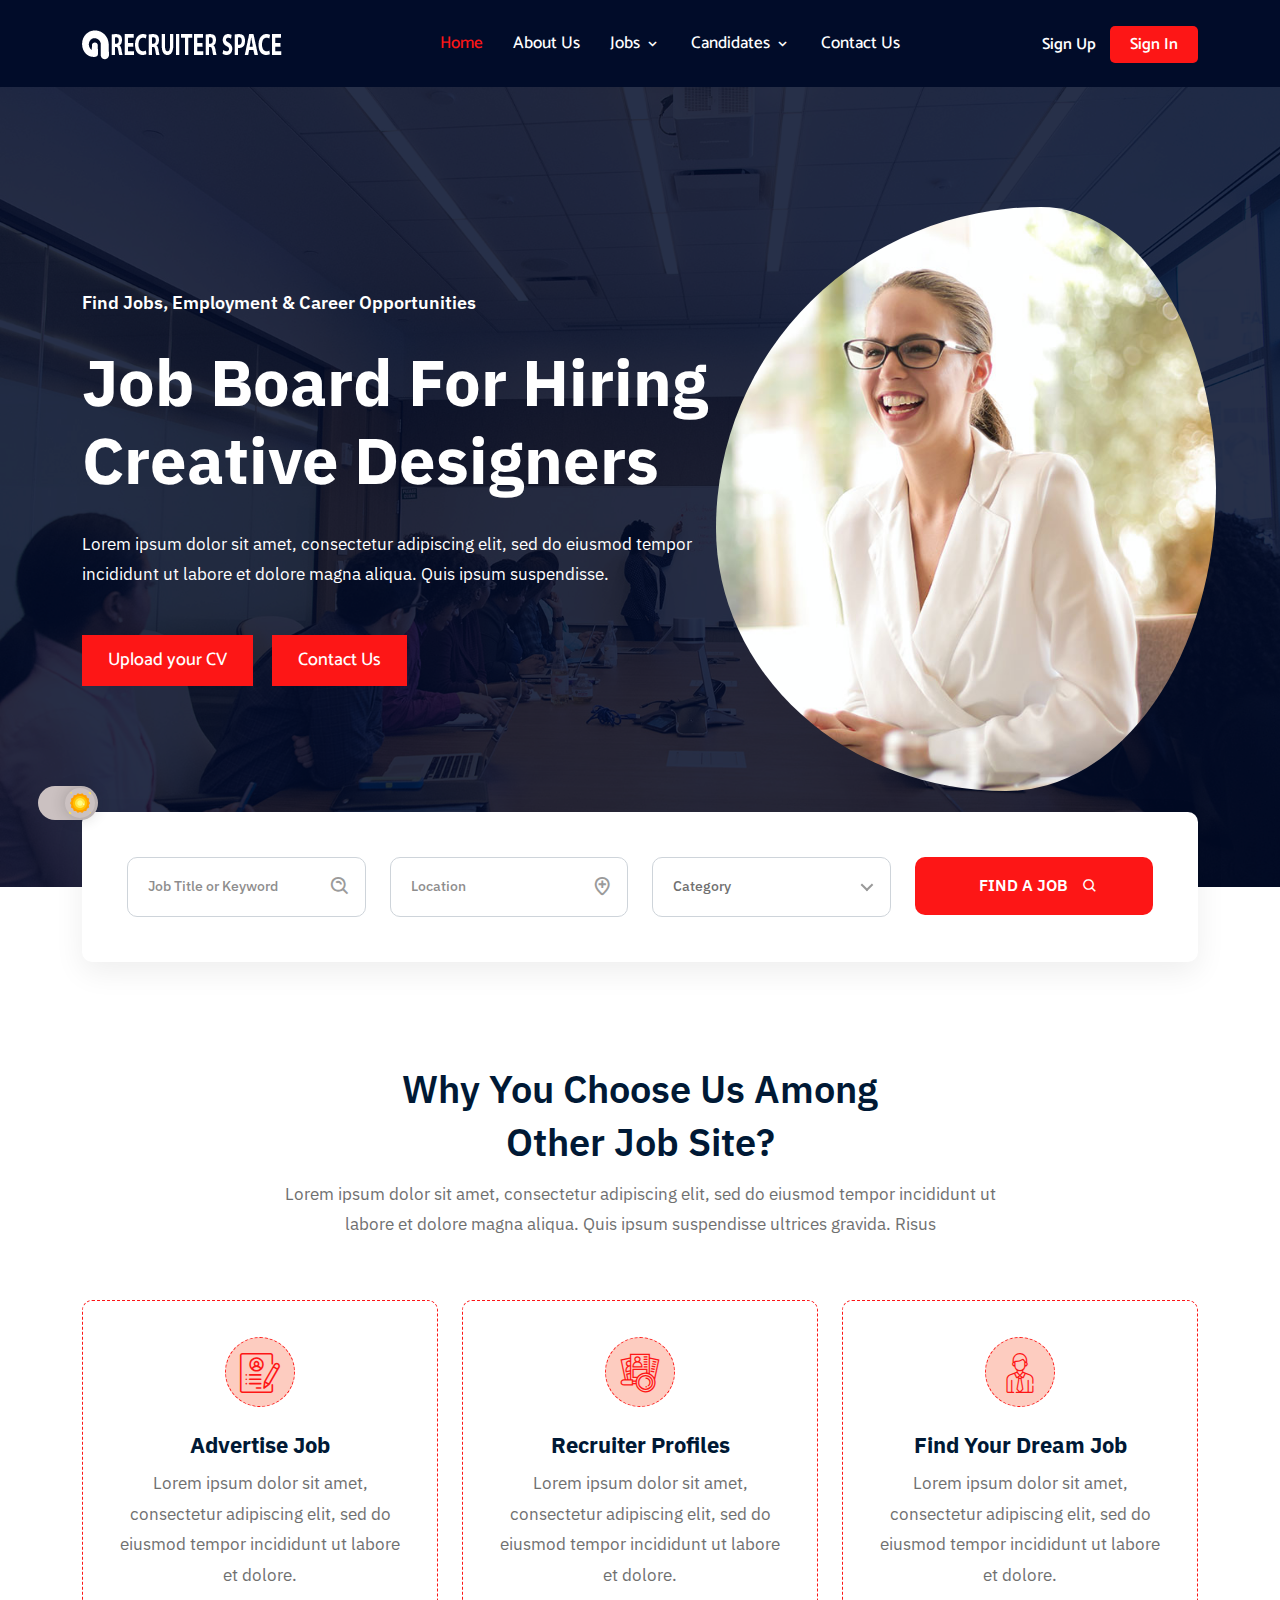
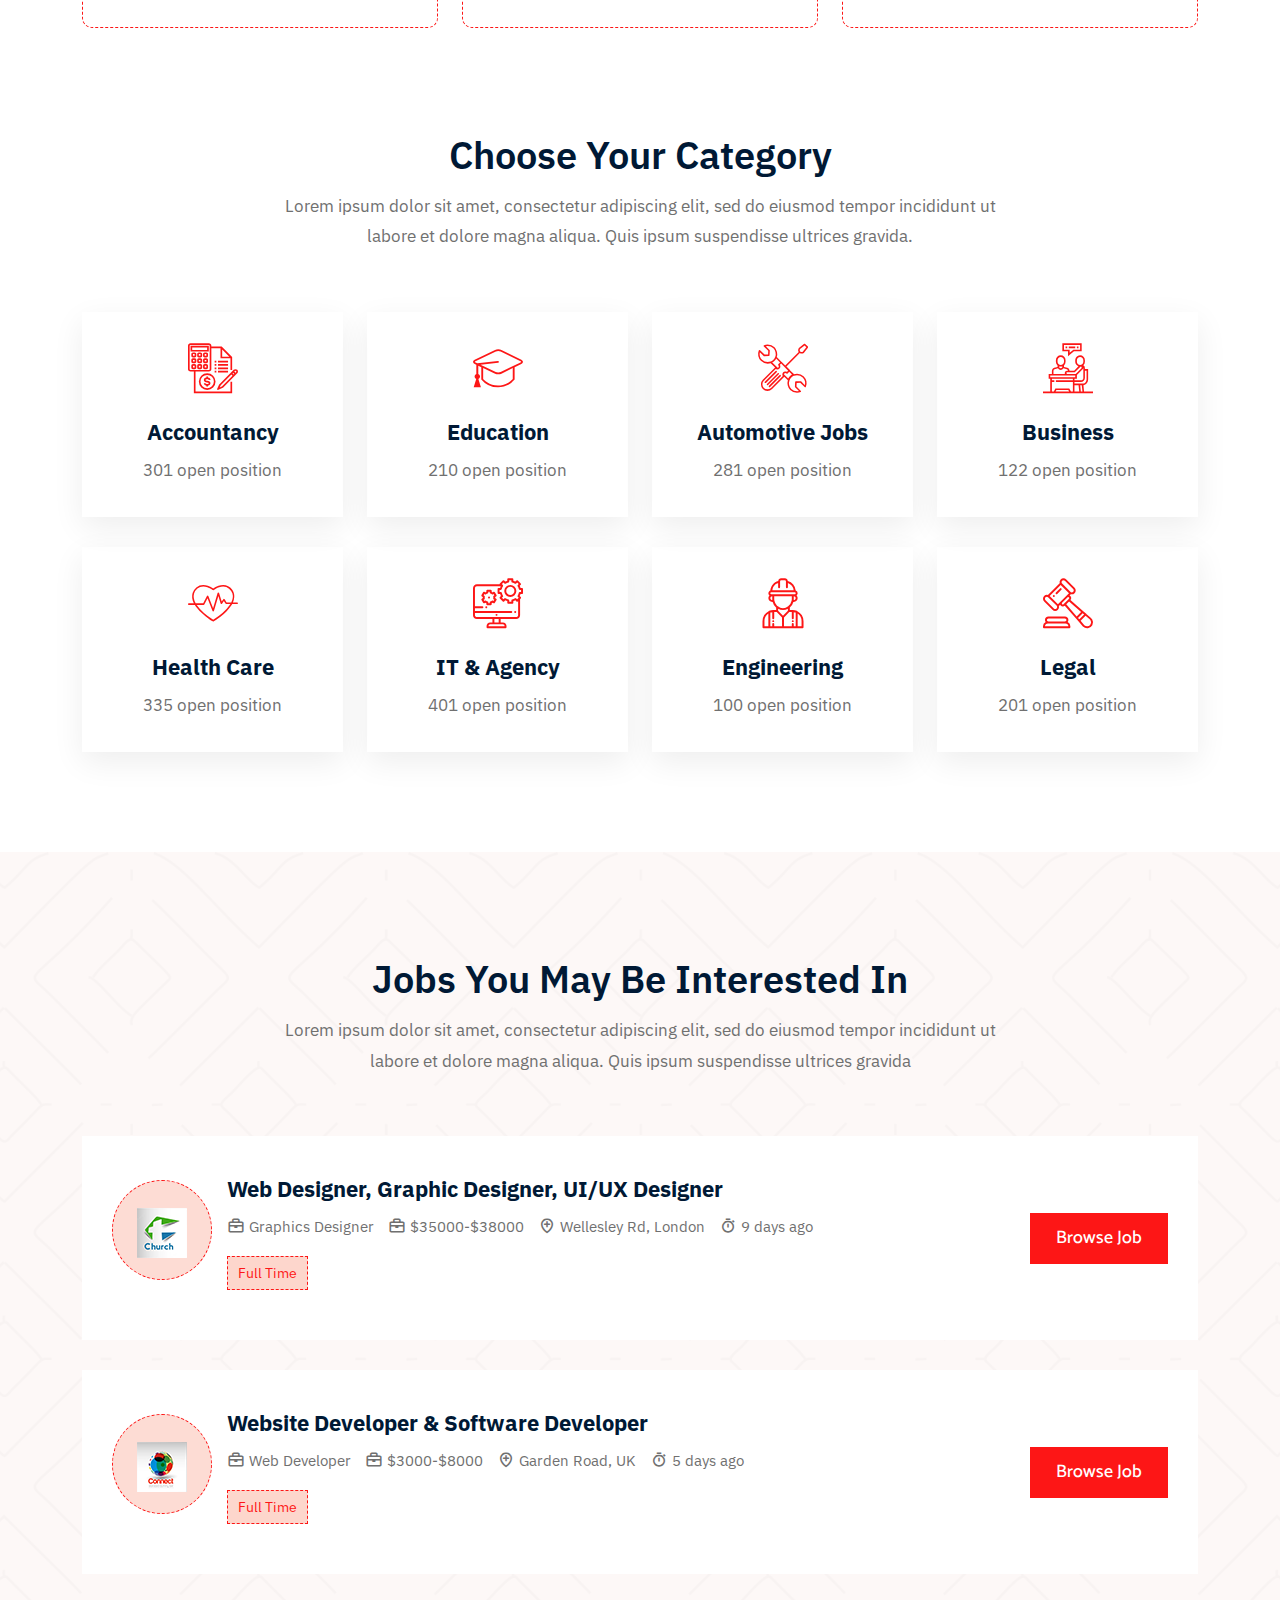
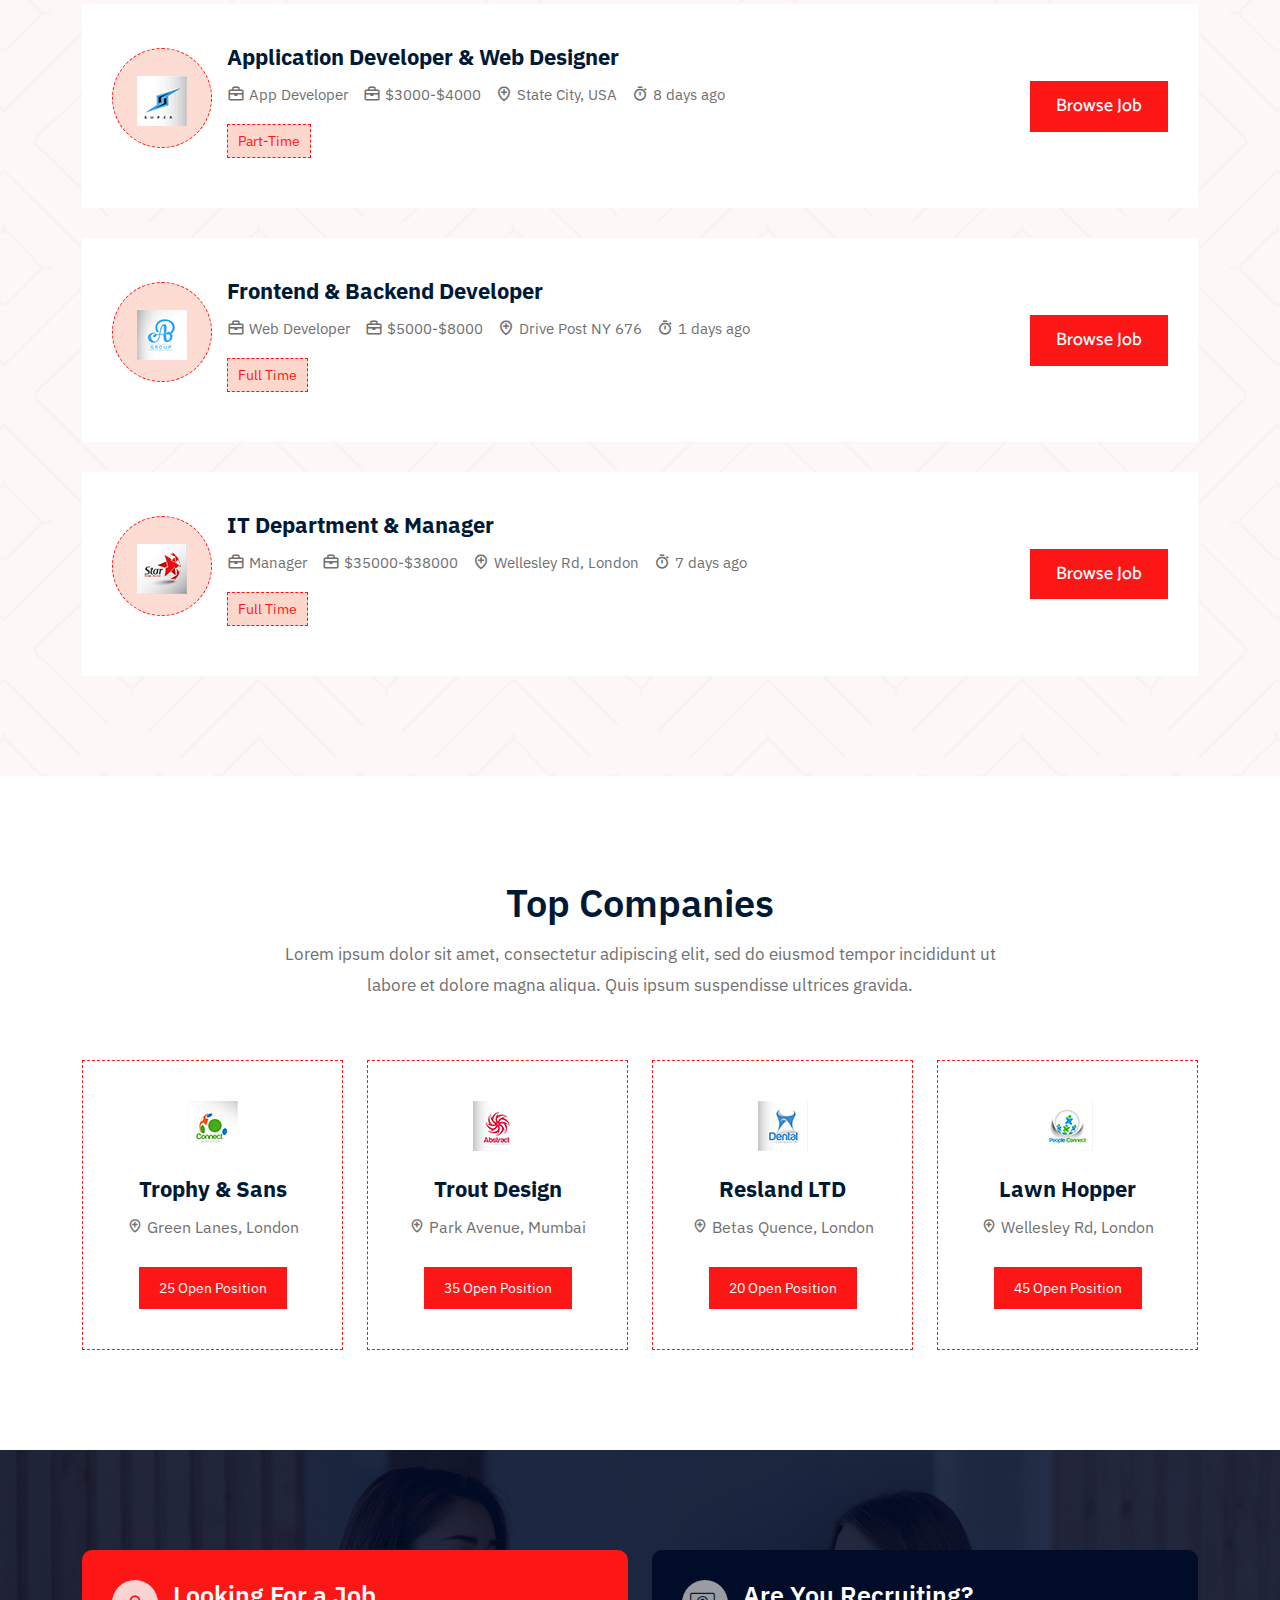
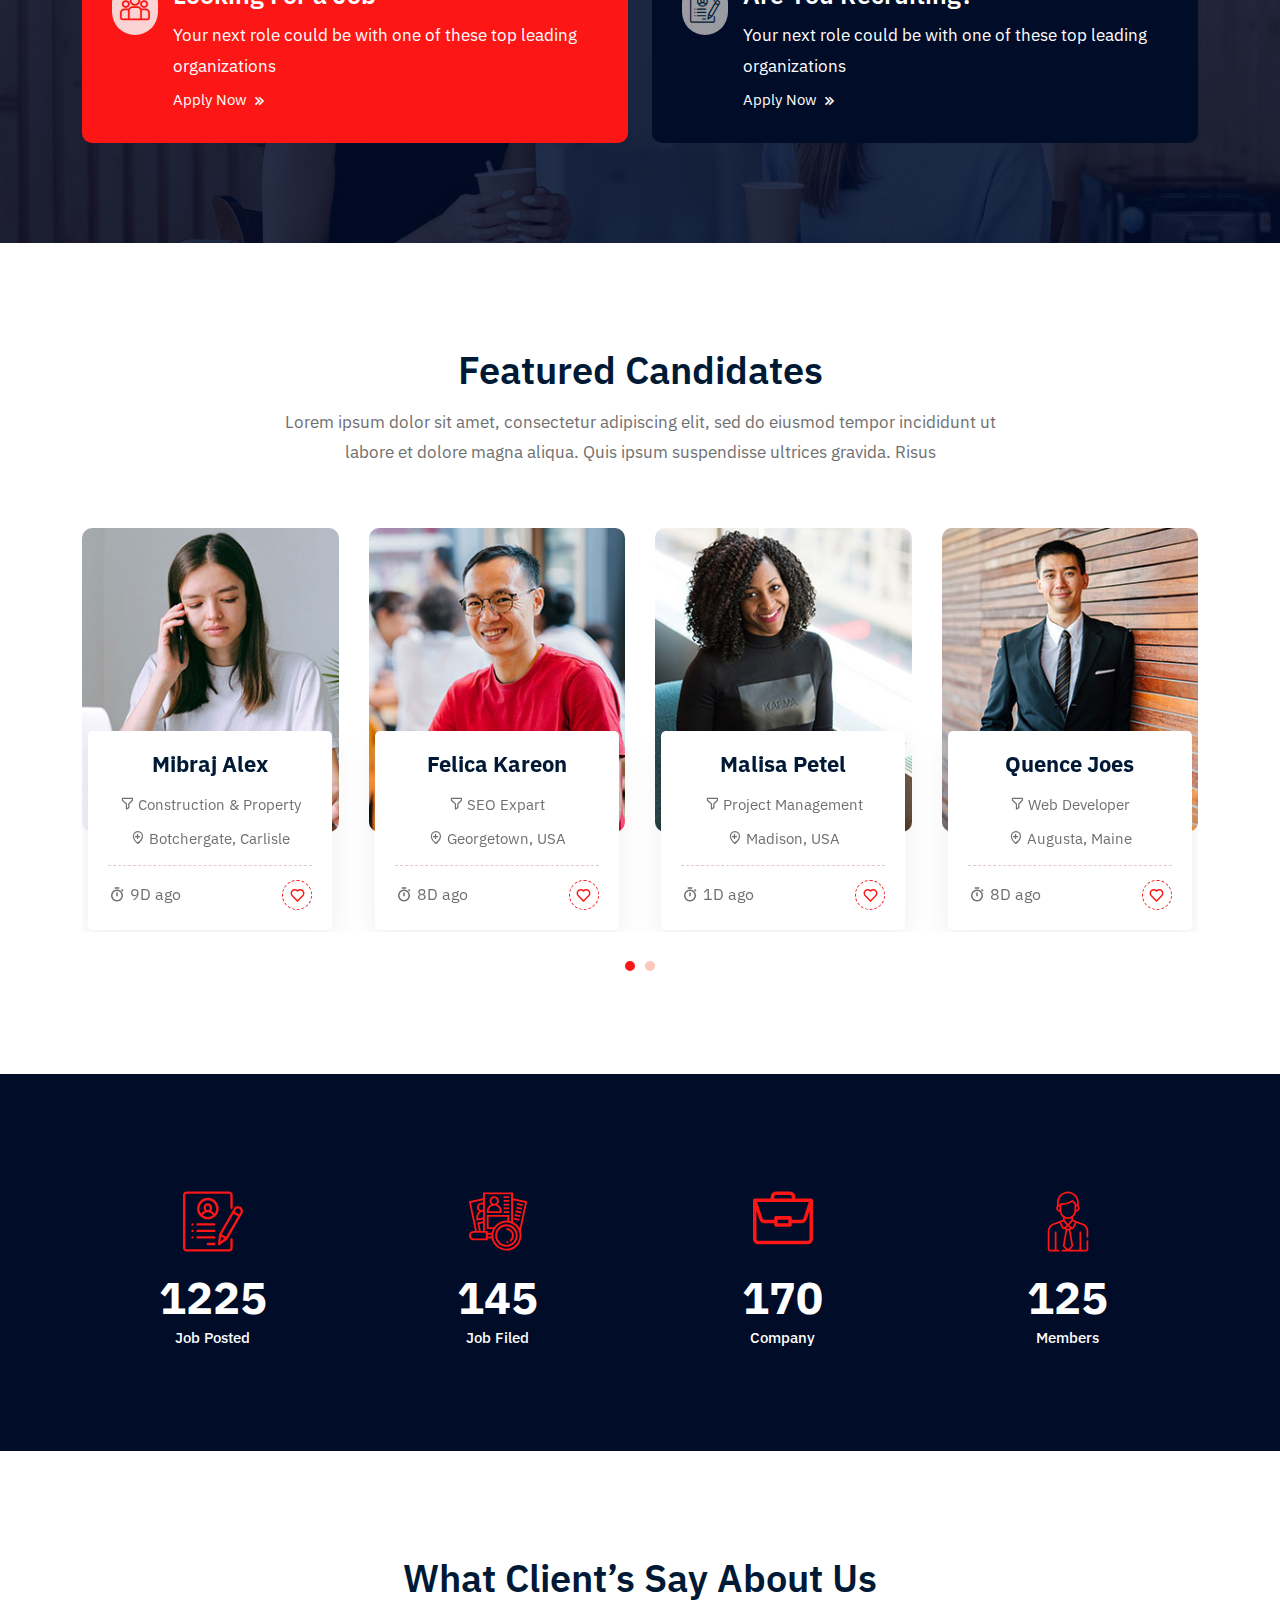
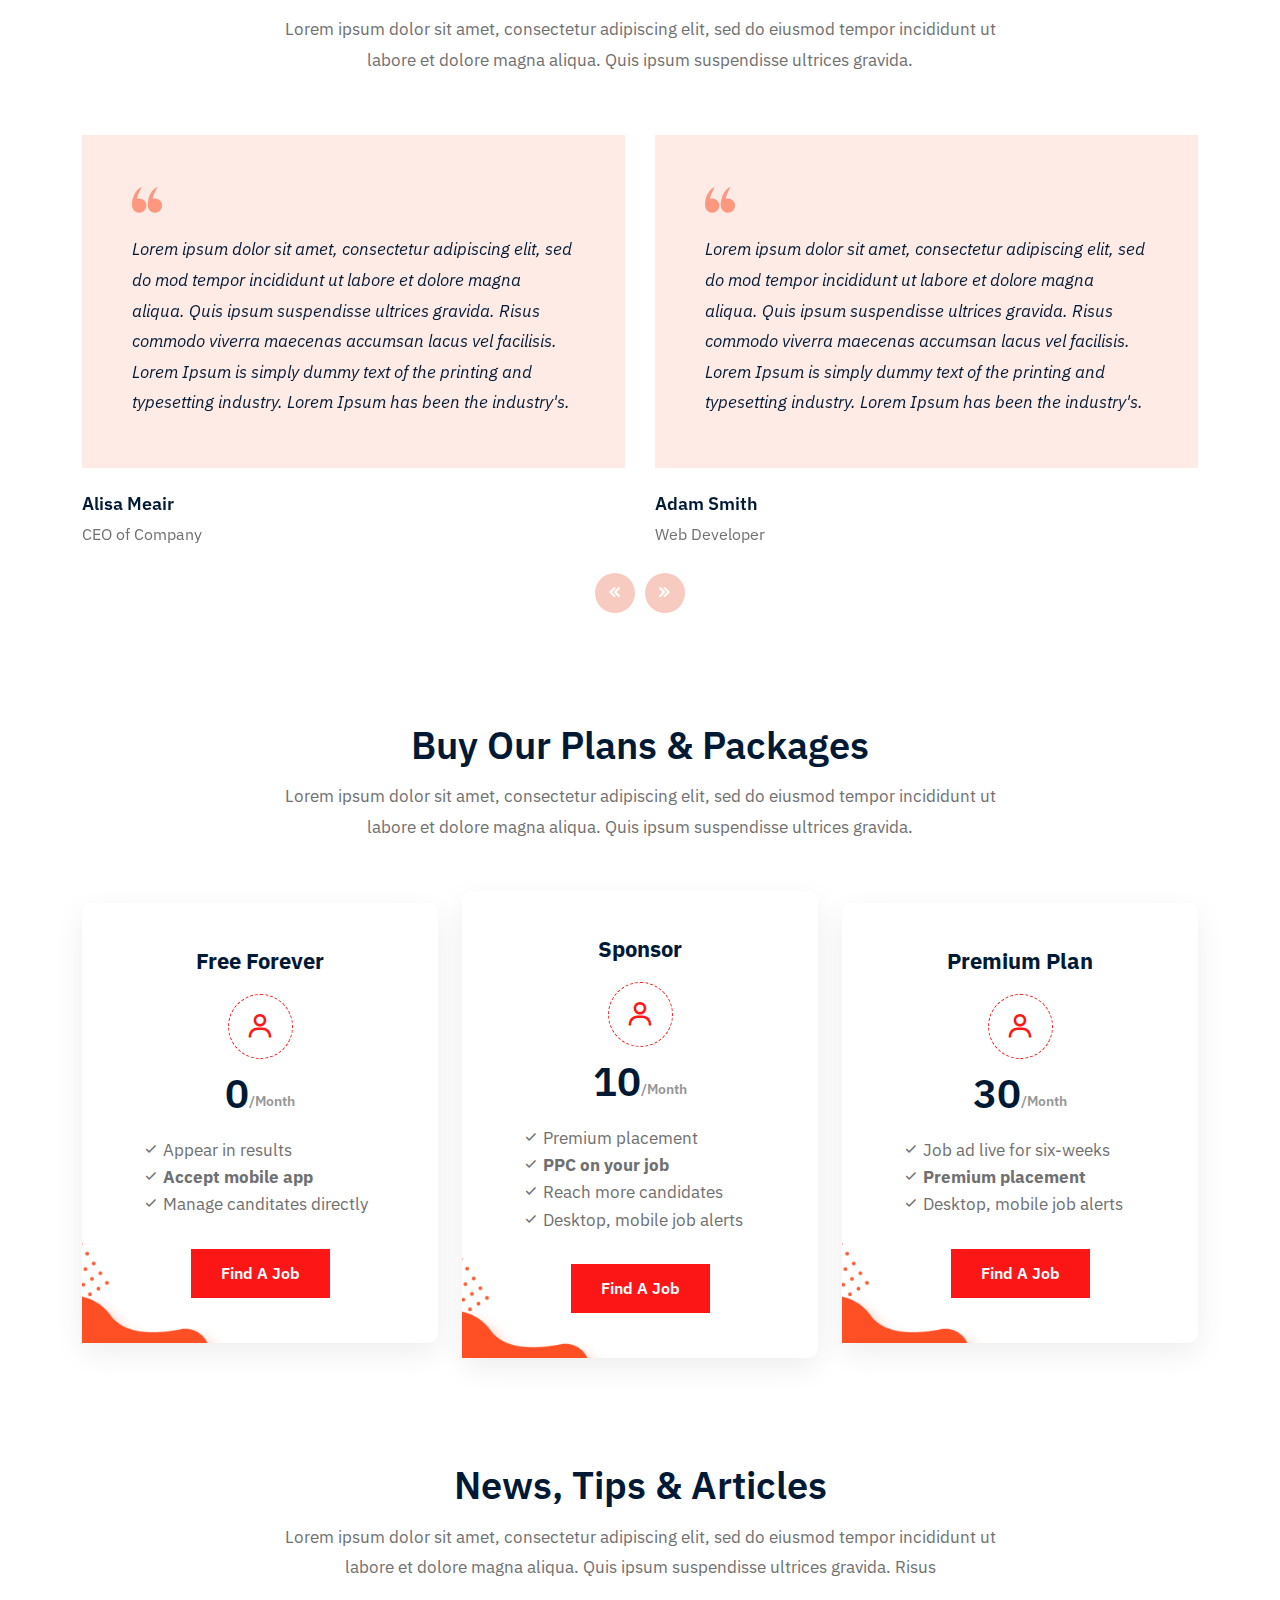
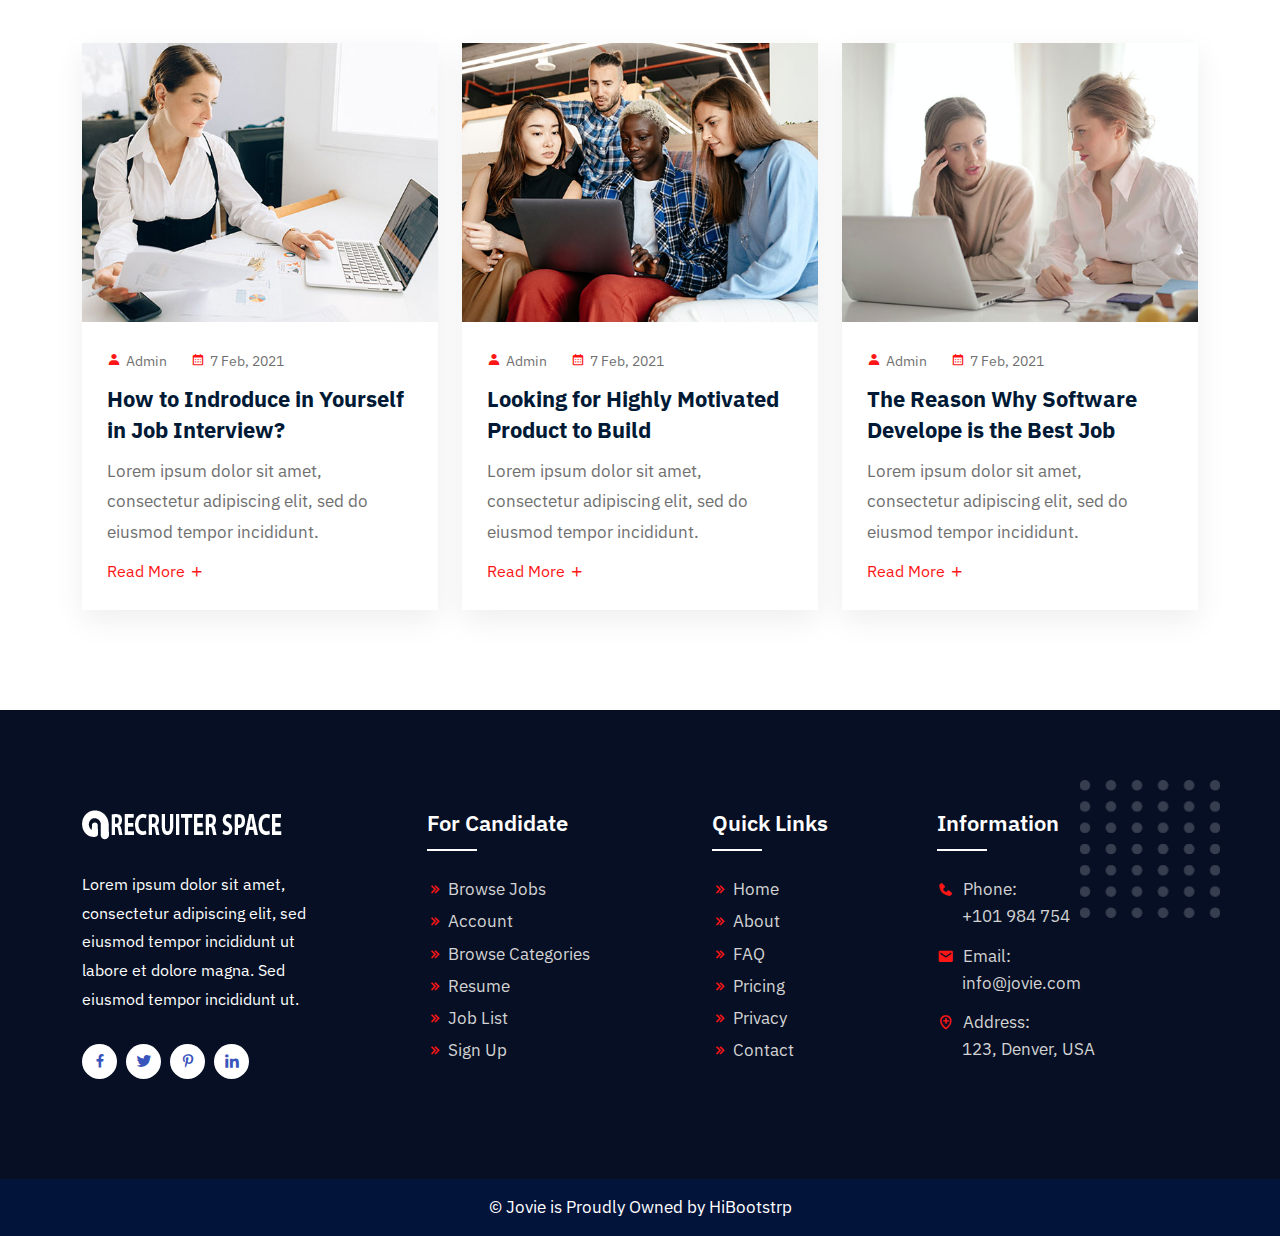
==== index.html @ 1a3c33c4 "Added my project" ====
<!doctype html>
<html lang="zxx">
    <head>
        <!-- Required meta tags -->
        <meta charset="utf-8">
        <meta name="viewport" content="width=device-width, initial-scale=1, shrink-to-fit=no">
        <!-- Bootstrap CSS -->
        <link rel="stylesheet" href="assets/css/bootstrap.min.css">
        <!-- Owl Carousel CSS -->
        <link rel="stylesheet" href="assets/css/owl.carousel.min.css">
        <!-- Owl Carousel Theme Default CSS -->
        <link rel="stylesheet" href="assets/css/owl.theme.default.min.css">
        <!-- Box Icon CSS-->
        <link rel="stylesheet" href="assets/css/boxicon.min.css">
        <!-- Flaticon CSS-->
        <link rel="stylesheet" href="assets/fonts/flaticon/flaticon.css">
        <!-- Nice Select CSS -->
        <link rel="stylesheet" href="assets/css/nice-select.css">
        <!-- Meanmenu CSS -->
        <link rel="stylesheet" href="assets/css/meanmenu.css">
        <!-- Style CSS -->
        <link rel="stylesheet" href="assets/css/style.css">
		<!-- Dark CSS -->
        <link rel="stylesheet" href="assets/css/dark.css">
        <!-- Responsive CSS -->
        <link rel="stylesheet" href="assets/css/responsive.css">
        <!-- Title CSS -->
        <title>Jovie - Job Board & Portal HTML Template</title>
        <!-- Favicon -->
        <link rel="icon" type="image/png" href="assets/img/favicon.png">  
    </head>

    <body>

		<!-- Pre-loader Start -->
		<div class="loader-content">
            <div class="d-table">
                <div class="d-table-cell">
					<div class="sk-circle">
						<div class="sk-circle1 sk-child"></div>
						<div class="sk-circle2 sk-child"></div>
						<div class="sk-circle3 sk-child"></div>
						<div class="sk-circle4 sk-child"></div>
						<div class="sk-circle5 sk-child"></div>
						<div class="sk-circle6 sk-child"></div>
						<div class="sk-circle7 sk-child"></div>
						<div class="sk-circle8 sk-child"></div>
						<div class="sk-circle9 sk-child"></div>
						<div class="sk-circle10 sk-child"></div>
						<div class="sk-circle11 sk-child"></div>
						<div class="sk-circle12 sk-child"></div>
					</div>
				</div>
			</div>
		</div>
		<!-- Pre-loader End -->
                
        <!-- Navbar Area Start -->
        <div class="navbar-area">
            <!-- Menu For Mobile Device -->
            <div class="mobile-nav">
                <a href="index.html" class="logo">
                    <img src="assets/img/logo.png" alt="logo">
                </a>
            </div>
        
            <!-- Menu For Desktop Device -->
            <div class="main-nav">
                <div class="container">
                    <nav class="navbar navbar-expand-lg navbar-light">
                        <a class="navbar-brand" href="index.html">
                            <img src="assets/img/logo.png" alt="logo">
                        </a>
                        <div class="collapse navbar-collapse mean-menu" id="navbarSupportedContent">
                            <ul class="navbar-nav m-auto">
                                <li class="nav-item">
                                    <a href="index.html" class="nav-link active">Home</a>
                                </li>
                                <li class="nav-item">
                                    <a href="about.html" class="nav-link">About Us</a>
                                </li>
                                <li class="nav-item">
                                    <a href="#" class="nav-link dropdown-toggle">Jobs</a>

                                    <ul class="dropdown-menu">
                                        <li class="nav-item">
                                            <a href="find-job.html" class="nav-link">Find A  Job</a>
                                        </li>
                                        <li class="nav-item">
                                            <a href="post-job.html" class="nav-link">Post A Job</a>
                                        </li>
                                        <li class="nav-item">
                                            <a href="job-list.html" class="nav-link">Job List</a>
                                        </li>
                                        <li class="nav-item">
                                            <a href="job-grid.html" class="nav-link">Job Grid</a>
                                        </li>
                                        <li class="nav-item">
                                            <a href="job-details.html" class="nav-link">Job Details</a>
                                        </li>
                                    </ul>
                                </li>                
                                <li class="nav-item">
                                    <a href="#" class="nav-link dropdown-toggle">Candidates</a>
                                    <ul class="dropdown-menu">
                                        <li class="nav-item">
                                            <a href="candidate.html" class="nav-link">Candidates</a>
                                        </li>
                                        <li class="nav-item">
                                            <a href="candidate-details.html" class="nav-link">Candidates Details</a>
                                        </li>
                                    </ul>
                                </li>
                                <li class="nav-item">
                                    <a href="contact.html" class="nav-link">Contact Us</a>
                                </li>
                            </ul>

                            <div class="other-option">
                                <a href="sign-up.html" class="signup-btn">Sign Up</a>
                                <a href="sign-in.html" class="signin-btn">Sign In</a>
                            </div>
                        </div>
                    </nav>
                </div>
            </div>
        </div>
        <!-- Navbar Area End -->

        <!-- Banner Section Start -->
        <div class="banner-style-two">
            <div class="d-table">
                <div class="d-table-cell">
                    <div class="container">
                        <div class="banner-text">
                            <span>Find Jobs, Employment & Career Opportunities</span>
                            <h1>Job Board for Hiring Creative Designers</h1>
                            <p>Lorem ipsum dolor sit amet, consectetur adipiscing elit, sed do eiusmod tempor incididunt ut labore et dolore magna aliqua. Quis ipsum suspendisse.</p>
    
                            <div class="theme-btn">
                                <a href="#" class="default-btn">Upload your CV</a>
                                <a href="contact.html" class="default-btn">Contact Us</a>
                            </div>
                        </div>
                    </div>
                </div>
            </div>

            <div class="banner-img">
                <img src="assets/img/banner/3.jpg" alt="banner image">
            </div>
        </div>
        <!-- Banner Section End -->

        <!-- Find Section Start -->
        <div class="find-section pb-100">
            <div class="container">
                <form class="find-form">
                    <div class="row">
                        <div class="col-lg-3">
                            <div class="form-group">
                                <input type="text" class="form-control" id="exampleInputEmail1" placeholder="Job Title or Keyword">
                                <i class="bx bx-search-alt"></i>
                            </div>
                        </div>
    
                        <div class="col-lg-3">
                            <div class="form-group">
                                <input type="text" class="form-control" id="exampleInputEmail2" placeholder="Location">
                                <i class="bx bx-location-plus"></i>
                            </div>
                        </div>

                        <div class="col-lg-3">
                            <select class="category">
                                <option data-display="Category">Category</option>
                                <option value="1">Web Development</option>
                                <option value="2">Graphics Design</option>
                                <option value="4">Data Entry</option>
                                <option value="5">Visual Editor</option>
                                <option value="6">Office Assistant</option>
                            </select>
                        </div>
    
                        <div class="col-lg-3">
                            <button type="submit" class="find-btn">
                                Find A Job
                                <i class='bx bx-search'></i>
                            </button>
                        </div>
                    </div>
                </form>
            </div>
        </div>
        <!-- Find Section End -->

        <!-- Why Choose Section Start -->
        <section class="why-choose-two pb-70">
            <div class="container">
                <div class="section-title text-center">
                    <h2>Why You Choose Us Among Other Job Site?</h2>
                    <p>Lorem ipsum dolor sit amet, consectetur adipiscing elit, sed do eiusmod tempor incididunt ut labore et dolore magna aliqua. Quis ipsum suspendisse ultrices gravida. Risus</p>
                </div>

                <div class="row">
                    <div class="col-lg-4 col-sm-6">
                        <div class="choose-card">
                            <i class="flaticon-resume"></i>
                            <h3>Advertise Job</h3>
                            <p>Lorem ipsum dolor sit amet, consectetur adipiscing elit, sed do eiusmod tempor incididunt ut labore et dolore.</p>
                        </div>
                    </div>

                    <div class="col-lg-4 col-sm-6">
                        <div class="choose-card">
                            <i class="flaticon-recruitment"></i>
                            <h3>Recruiter Profiles</h3>
                            <p>Lorem ipsum dolor sit amet, consectetur adipiscing elit, sed do eiusmod tempor incididunt ut labore et dolore.</p>
                        </div>
                    </div>

                    <div class="col-lg-4 col-sm-6 offset-sm-3 offset-lg-0">
                        <div class="choose-card">
                            <i class="flaticon-employee"></i>
                            <h3>Find Your Dream Job</h3>
                            <p>Lorem ipsum dolor sit amet, consectetur adipiscing elit, sed do eiusmod tempor incididunt ut labore et dolore.</p>
                        </div>
                    </div>
                </div>
            </div>
        </section>
        <!-- Why Choose Section End -->

        <!-- Category Section Start -->
        <section class="categories-section pb-70">
            <div class="container">
                <div class="section-title text-center">
                    <h2>Choose Your Category</h2>
                    <p>Lorem ipsum dolor sit amet, consectetur adipiscing elit, sed do eiusmod tempor incididunt ut labore et dolore magna aliqua. Quis ipsum suspendisse ultrices gravida.</p>
                </div>

                <div class="row">
                    <div class="col-lg-3 col-md-4 col-sm-6">
                        <a href="job-list.html">
                            <div class="category-card">
                                <i class='flaticon-accounting'></i>
                                <h3>Accountancy</h3>
                                <p>301 open position</p>
                            </div>
                        </a>
                    </div>

                    <div class="col-lg-3 col-md-4 col-sm-6">
                        <a href="job-list.html">
                            <div class="category-card">
                                <i class='flaticon-graduation-cap'></i>
                                <h3>Education</h3>
                                <p>210 open position</p>
                            </div>
                        </a>
                    </div>

                    <div class="col-lg-3 col-md-4 col-sm-6">
                        <a href="job-list.html">
                            <div class="category-card">
                                <i class='flaticon-wrench-and-screwdriver-in-cross'></i>
                                <h3>Automotive Jobs</h3>
                                <p>281 open position</p>
                            </div>
                        </a>
                    </div>

                    <div class="col-lg-3 col-md-4 col-sm-6">
                        <a href="job-list.html">
                            <div class="category-card">
                                <i class='flaticon-consultation'></i>
                                <h3>Business</h3>
                                <p>122 open position</p>
                            </div>
                        </a>
                    </div>

                    <div class="col-lg-3 col-md-4 col-sm-6">
                        <a href="job-list.html">
                            <div class="category-card">
                                <i class='flaticon-heart'></i>
                                <h3>Health Care</h3>
                                <p>335 open position</p>
                            </div>
                        </a>
                    </div>

                    <div class="col-lg-3  col-md-4 col-sm-6">
                        <a href="job-list.html">
                            <div class="category-card">
                                <i class='flaticon-computer'></i>
                                <h3>IT & Agency</h3>
                                <p>401 open position</p>
                            </div>
                        </a>
                    </div>

                    <div class="col-lg-3  col-md-4 col-sm-6 offset-md-2 offset-lg-0">
                        <a href="job-list.html">
                            <div class="category-card">
                                <i class='flaticon-worker'></i>
                                <h3>Engineering</h3>
                                <p>100 open position</p>
                            </div>
                        </a>
                    </div>

                    <div class="col-lg-3 col-md-4 col-sm-6">
                        <a href="job-list.html">
                            <div class="category-card">
                                <i class='flaticon-auction'></i>
                                <h3>Legal</h3>
                                <p>201 open position</p>
                            </div>
                        </a>
                    </div>
                </div>
            </div>
        </section>
        <!-- Category Section End -->  

        <!-- Job Section End -->   
        <section class="job-style-two pt-100 pb-70">
            <div class="container">
                <div class="section-title text-center">
                    <h2>Jobs You May Be Interested In</h2>
                    <p>Lorem ipsum dolor sit amet, consectetur adipiscing elit, sed do eiusmod tempor incididunt ut labore et dolore magna aliqua. Quis ipsum suspendisse ultrices gravida</p>
                </div>

                <div class="row">
                    <div class="col-lg-12">
                        <div class="job-card-two">
                            <div class="row align-items-center">
                                <div class="col-md-1">
                                    <div class="company-logo">
                                        <a href="job-details.html">
                                            <img src="assets/img/company-logo/1.png" alt="logo">
                                        </a>
                                    </div>
                                </div>
                                <div class="col-md-8">
                                    <div class="job-info">
                                        <h3>
                                            <a href="job-details.html">Web Designer, Graphic Designer, UI/UX Designer</a>
                                        </h3>
                                        <ul>                                          
                                            <li>
                                                <i class='bx bx-briefcase' ></i>
                                                Graphics Designer
                                            </li>
                                            <li>
                                                <i class='bx bx-briefcase' ></i>
                                                $35000-$38000
                                            </li>
                                            <li>
                                                <i class='bx bx-location-plus'></i>
                                                Wellesley Rd, London
                                            </li>
                                            <li>
                                                <i class='bx bx-stopwatch' ></i>
                                                9 days ago
                                            </li>
                                        </ul>

                                        <span>Full Time</span>
                                    </div>
                                </div>
                                <div class="col-md-3">
                                    <div class="theme-btn text-end">
                                        <a href="job-details.html" class="default-btn">
                                            Browse Job
                                        </a>
                                    </div>
                                </div>
                            </div>
                        </div>
                    </div>

                    <div class="col-lg-12">
                        <div class="job-card-two">
                            <div class="row align-items-center">
                                <div class="col-md-1">
                                    <div class="company-logo">
                                        <a href="job-details.html">
                                            <img src="assets/img/company-logo/2.png" alt="logo">
                                        </a>
                                    </div>
                                </div>
                                <div class="col-md-8">
                                    <div class="job-info">
                                        <h3>
                                            <a href="job-details.html">Website Developer & Software Developer</a>
                                        </h3>
                                        <ul>                                          
                                            <li>
                                                <i class='bx bx-briefcase' ></i>
                                                Web Developer
                                            </li>
                                            <li>
                                                <i class='bx bx-briefcase' ></i>
                                                $3000-$8000
                                            </li>
                                            <li>
                                                <i class='bx bx-location-plus'></i>
                                                Garden Road, UK
                                            </li>
                                            <li>
                                                <i class='bx bx-stopwatch' ></i>
                                                5 days ago
                                            </li>
                                        </ul>

                                        <span>Full Time</span>
                                    </div>
                                </div>
                                <div class="col-md-3">
                                    <div class="theme-btn text-end">
                                        <a href="job-details.html" class="default-btn">
                                            Browse Job
                                        </a>
                                    </div>
                                </div>
                            </div>
                        </div>
                    </div>

                    <div class="col-lg-12">
                        <div class="job-card-two">
                            <div class="row align-items-center">
                                <div class="col-md-1">
                                    <div class="company-logo">
                                        <a href="job-details.html">
                                            <img src="assets/img/company-logo/3.png" alt="logo">
                                        </a>
                                    </div>
                                </div>
                                <div class="col-md-8">
                                    <div class="job-info">
                                        <h3>
                                            <a href="job-details.html">Application Developer & Web Designer</a>
                                        </h3>
                                        <ul>                                          
                                            <li>
                                                <i class='bx bx-briefcase'></i>
                                                App Developer
                                            </li>
                                            <li>
                                                <i class='bx bx-briefcase'></i>
                                                $3000-$4000
                                            </li>
                                            <li>
                                                <i class='bx bx-location-plus'></i>
                                                State City, USA
                                            </li>
                                            <li>
                                                <i class='bx bx-stopwatch' ></i>
                                                8 days ago
                                            </li>
                                        </ul>

                                        <span>Part-Time</span>
                                    </div>
                                </div>
                                <div class="col-md-3">
                                    <div class="theme-btn text-end">
                                        <a href="job-details.html" class="default-btn">
                                            Browse Job
                                        </a>
                                    </div>
                                </div>
                            </div>
                        </div>
                    </div>

                    <div class="col-lg-12">
                        <div class="job-card-two">
                            <div class="row align-items-center">
                                <div class="col-md-1">
                                    <div class="company-logo">
                                        <a href="job-details.html">
                                            <img src="assets/img/company-logo/4.png" alt="logo">
                                        </a>
                                    </div>
                                </div>
                                <div class="col-md-8">
                                    <div class="job-info">
                                        <h3>
                                            <a href="job-details.html">Frontend & Backend Developer</a>
                                        </h3>
                                        <ul>                                          
                                            <li>
                                                <i class='bx bx-briefcase' ></i>
                                                Web Developer
                                            </li>
                                            <li>
                                                <i class='bx bx-briefcase' ></i>
                                                $5000-$8000
                                            </li>
                                            <li>
                                                <i class='bx bx-location-plus'></i>
                                                Drive Post NY 676
                                            </li>
                                            <li>
                                                <i class='bx bx-stopwatch' ></i>
                                                1 days ago
                                            </li>
                                        </ul>

                                        <span>Full Time</span>
                                    </div>
                                </div>
                                <div class="col-md-3">
                                    <div class="theme-btn text-end">
                                        <a href="job-details.html" class="default-btn">
                                            Browse Job
                                        </a>
                                    </div>
                                </div>
                            </div>
                        </div>
                    </div>

                    <div class="col-lg-12">
                        <div class="job-card-two">
                            <div class="row align-items-center">
                                <div class="col-md-1">
                                    <div class="company-logo">
                                        <a href="job-details.html">
                                            <img src="assets/img/company-logo/5.png" alt="logo">
                                        </a>
                                    </div>
                                </div>
                                <div class="col-md-8">
                                    <div class="job-info">
                                        <h3>
                                            <a href="job-details.html">IT Department & Manager</a>
                                        </h3>
                                        <ul>                                          
                                            <li>
                                                <i class='bx bx-briefcase' ></i>
                                                Manager
                                            </li>
                                            <li>
                                                <i class='bx bx-briefcase' ></i>
                                                $35000-$38000
                                            </li>
                                            <li>
                                                <i class='bx bx-location-plus'></i>
                                                Wellesley Rd, London
                                            </li>
                                            <li>
                                                <i class='bx bx-stopwatch' ></i>
                                                7 days ago
                                            </li>
                                        </ul>

                                        <span>Full Time</span>
                                    </div>
                                </div>
                                <div class="col-md-3">
                                    <div class="theme-btn text-end">
                                        <a href="job-details.html" class="default-btn">
                                            Browse Job
                                        </a>
                                    </div>
                                </div>
                            </div>
                        </div>
                    </div>
                </div>
            </div>
        </section>
        <!-- Job Section End -->

        <!-- Companies Section Start -->
        <section class="company-section pt-100 pb-70">
            <div class="container">
                <div class="section-title text-center">
                    <h2>Top Companies</h2>
                    <p>Lorem ipsum dolor sit amet, consectetur adipiscing elit, sed do eiusmod tempor incididunt ut labore et dolore magna aliqua. Quis ipsum suspendisse ultrices gravida.</p>
                </div>

                <div class="row">
                    <div class="col-lg-3 col-sm-6">
                        <div class="company-card">
                            <div class="company-logo">
                                <a href="job-grid.html">
                                    <img src="assets/img/top-company/1.png" alt="company logo">
                                </a>
                            </div>
                            <div class="company-text">
                                <h3>Trophy  & Sans</h3>
                                <p>
                                    <i class='bx bx-location-plus'></i>
                                    Green Lanes, London
                                </p>
                                <a href="job-grid.html" class="company-btn">
                                    25 Open Position
                                </a>
                            </div>
                        </div>
                    </div>

                    <div class="col-lg-3 col-sm-6">
                        <div class="company-card">
                            <div class="company-logo">
                                <a href="job-grid.html">
                                    <img src="assets/img/top-company/2.png" alt="company logo">
                                </a>
                            </div>
                            <div class="company-text">
                                <h3>Trout Design</h3>
                                <p>
                                    <i class='bx bx-location-plus'></i>
                                    Park Avenue, Mumbai
                                </p>
                                <a href="job-grid.html" class="company-btn">
                                    35 Open Position
                                </a>
                            </div>
                        </div>
                    </div>

                    <div class="col-lg-3 col-sm-6">
                        <div class="company-card">
                            <div class="company-logo">
                                <a href="job-grid.html">
                                    <img src="assets/img/top-company/3.png" alt="company logo">
                                </a>
                            </div>
                            <div class="company-text">
                                <h3>Resland LTD</h3>
                                <p>
                                    <i class='bx bx-location-plus'></i>
                                    Betas Quence, London
                                </p>
                                <a href="job-grid.html" class="company-btn">
                                    20 Open Position
                                </a>
                            </div>
                        </div>
                    </div>

                    <div class="col-lg-3 col-sm-6">
                        <div class="company-card">
                        <div class="company-logo">
                            <a href="job-grid.html">
                                <img src="assets/img/top-company/4.png" alt="company logo">
                            </a>
                        </div>
                        <div class="company-text">
                            <h3>Lawn Hopper</h3>
                            <p>
                            <i class='bx bx-location-plus'></i>
                            Wellesley Rd, London
                            </p>
                            <a href="job-grid.html" class="company-btn">
                            45 Open Position
                            </a>
                        </div>
                        </div>
                    </div>
                </div>
            </div>
        </section>
        <!-- Companies Section End -->

        <!-- Job Info Section Start -->
        <div class="job-info-two pt-100 pb-70">
            <div class="container">
                <div class="row">
                    <div class="col-md-6">
                        <div class="looking-job">
                            <div class="media">
                                <i class='flaticon-group align-self-start mr-3'></i>
                                <div class="media-body">
                                    <h5 class="mt-0">Looking For a Job</h5>
                                    <p>Your next role could be with one of these top leading organizations</p>

                                    <a href="job-list.html">
                                        Apply Now
                                        <i class='bx bx-chevrons-right'></i>
                                    </a>
                                </div>
                            </div>
                        </div>
                    </div>

                    <div class="col-md-6">
                        <div class="recruiting-card">
                            <div class="media">
                                <i class='flaticon-resume align-self-start mr-3'></i>
                                <div class="media-body">
                                    <h5 class="mt-0">Are You Recruiting?</h5>
                                    <p>Your next role could be with one of these top leading organizations</p>

                                    <a href="post-job.html">
                                        Apply Now
                                        <i class='bx bx-chevrons-right'></i>
                                    </a>
                                </div>
                            </div>
                        </div>  
                    </div>
                </div>
            </div>
        </div>
        <!-- Job Info Section End -->

        <!-- Candidate Section Start -->
        <section class="candidate-section ptb-100">
            <div class="container">
                <div class="section-title text-center">
                    <h2>Featured Candidates</h2>
                    <p>Lorem ipsum dolor sit amet, consectetur adipiscing elit, sed do eiusmod tempor incididunt ut labore et dolore magna aliqua. Quis ipsum suspendisse ultrices gravida. Risus</p>
                </div>

                <div class="condidate-slider owl-carousel owl-theme">
                    <div class="condidate-item">
                        <div class="candidate-img">
                            <img src="assets/img/candidate/1.jpg" alt="candidate image">
                        </div>
                        <div class="candidate-social">
                            <a href="#" target="_blank"><i class='bx bxl-facebook'></i></a>
                            <a href="#" target="_blank"><i class='bx bxl-twitter'></i></a>
                            <a href="#" target="_blank"><i class='bx bxl-instagram'></i></a>
                        </div>
                        <div class="candidate-text">
                            <h3><a href="candidate-details.html">Mibraj Alex</a></h3>
                            <ul>
                                <li>
                                    <i class='bx bx-filter-alt'></i>
                                    Construction & Property
                                </li>
                                <li>
                                    <i class='bx bx-location-plus'></i>
                                    Botchergate, Carlisle               
                                </li>
                            </ul>

                            <div class="bottom-text">
                                <p>
                                    <i class='bx bx-stopwatch'></i>
                                    9D ago
                                </p>
                                <a href="#">
                                    <i class='bx bx-heart'></i>
                                </a>
                            </div>
                        </div>
                    </div>

                    <div class="condidate-item">
                        <div class="candidate-img">
                            <img src="assets/img/candidate/2.jpg" alt="candidate image">
                        </div>
                        <div class="candidate-social">
                            <a href="#" target="_blank"><i class='bx bxl-facebook'></i></a>
                            <a href="#" target="_blank"><i class='bx bxl-twitter'></i></a>
                            <a href="#" target="_blank"><i class='bx bxl-instagram'></i></a>
                        </div>
                        <div class="candidate-text">
                            <h3> <a href="candidate-details.html">Felica Kareon</a></h3>
                            <ul>
                                <li>
                                    <i class='bx bx-filter-alt'></i>
                                    SEO Expart
                                </li>
                                <li>
                                    <i class='bx bx-location-plus'></i>
                                    Georgetown, USA               
                                </li>
                            </ul>

                            <div class="bottom-text">
                                <p>
                                    <i class='bx bx-stopwatch'></i>
                                    8D ago
                                </p>
                                <a href="#">
                                    <i class='bx bx-heart' ></i>
                                </a>
                            </div>
                        </div>
                    </div>

                    <div class="condidate-item">
                        <div class="candidate-img">
                            <img src="assets/img/candidate/3.jpg" alt="candidate image">
                        </div>
                        <div class="candidate-social">
                            <a href="#" target="_blank"><i class='bx bxl-facebook'></i></a>
                            <a href="#" target="_blank"><i class='bx bxl-twitter'></i></a>
                            <a href="#" target="_blank"><i class='bx bxl-instagram'></i></a>
                        </div>
                        <div class="candidate-text">
                            <h3> <a href="candidate-details.html">Malisa Petel</a></h3>
                            <ul>
                                <li>
                                    <i class='bx bx-filter-alt'></i>
                                    Project Management
                                </li>
                                <li>
                                    <i class='bx bx-location-plus'></i>
                                    Madison, USA               
                                </li>
                            </ul>

                            <div class="bottom-text">
                                <p>
                                    <i class='bx bx-stopwatch'></i>
                                    1D ago
                                </p>
                                <a href="#">
                                    <i class='bx bx-heart'></i>
                                </a>
                            </div>
                        </div>
                    </div>

                    <div class="condidate-item">
                        <div class="candidate-img">
                            <img src="assets/img/candidate/4.jpg" alt="candidate image">
                        </div>
                        <div class="candidate-social">
                            <a href="#" target="_blank"><i class='bx bxl-facebook'></i></a>
                            <a href="#" target="_blank"><i class='bx bxl-twitter'></i></a>
                            <a href="#" target="_blank"><i class='bx bxl-instagram'></i></a>
                        </div>
                        <div class="candidate-text">
                            <h3> <a href="candidate-details.html">Quence Joes</a></h3>
                            <ul>
                                <li>
                                    <i class='bx bx-filter-alt'></i>
                                    Web Developer
                                </li>
                                <li>
                                    <i class='bx bx-location-plus'></i>
                                    Augusta, Maine             
                                </li>
                            </ul>

                        <div class="bottom-text">
                            <p>
                                <i class='bx bx-stopwatch'></i>
                                8D ago
                            </p>
                            <a href="#">
                                <i class='bx bx-heart'></i>
                            </a>
                        </div>
                        </div>
                    </div>

                    <div class="condidate-item">
                        <div class="candidate-img">
                            <img src="assets/img/candidate/1.jpg" alt="candidate image">
                        </div>
                        <div class="candidate-social">
                            <a href="#" target="_blank"><i class='bx bxl-facebook'></i></a>
                            <a href="#" target="_blank"><i class='bx bxl-twitter'></i></a>
                            <a href="#" target="_blank"><i class='bx bxl-instagram'></i></a>
                        </div>
                        <div class="candidate-text">
                            <h3><a href="candidate-details.html">Mibraj Alex</a></h3>
                            <ul>
                                <li>
                                    <i class='bx bx-filter-alt'></i>
                                    Construction & Property
                                </li>
                                <li>
                                    <i class='bx bx-location-plus'></i>
                                    Botchergate, Carlisle               
                                </li>
                            </ul>

                            <div class="bottom-text">
                                <p>
                                    <i class='bx bx-stopwatch'></i>
                                    9D ago
                                </p>
                                <a href="#">
                                    <i class='bx bx-heart'></i>
                                </a>
                            </div>
                        </div>
                    </div>

                    <div class="condidate-item">
                        <div class="candidate-img">
                            <img src="assets/img/candidate/2.jpg" alt="candidate image">
                        </div>
                        <div class="candidate-social">
                            <a href="#" target="_blank"><i class='bx bxl-facebook'></i></a>
                            <a href="#" target="_blank"><i class='bx bxl-twitter'></i></a>
                            <a href="#" target="_blank"><i class='bx bxl-instagram'></i></a>
                        </div>
                        <div class="candidate-text">
                            <h3> <a href="candidate-details.html">Felica Kareon</a></h3>
                            <ul>
                                <li>
                                    <i class='bx bx-filter-alt'></i>
                                    SEO Expart
                                </li>
                                <li>
                                    <i class='bx bx-location-plus'></i>
                                    Georgetown, USA               
                                </li>
                            </ul>

                            <div class="bottom-text">
                                <p>
                                    <i class='bx bx-stopwatch'></i>
                                    8D ago
                                </p>
                                <a href="#">
                                    <i class='bx bx-heart'></i>
                                </a>
                            </div>
                        </div>
                    </div>

                    <div class="condidate-item">
                        <div class="candidate-img">
                            <img src="assets/img/candidate/3.jpg" alt="candidate image">
                        </div>
                        <div class="candidate-social">
                            <a href="#" target="_blank"><i class='bx bxl-facebook'></i></a>
                            <a href="#" target="_blank"><i class='bx bxl-twitter'></i></a>
                            <a href="#" target="_blank"><i class='bx bxl-instagram'></i></a>
                        </div>
                        <div class="candidate-text">
                            <h3><a href="candidate-details.html">Malisa Petel</a></h3>
                            <ul>
                                <li>
                                    <i class='bx bx-filter-alt'></i>
                                    Project Management
                                </li>
                                <li>
                                    <i class='bx bx-location-plus'></i>
                                    Madison, USA               
                                </li>
                            </ul>

                            <div class="bottom-text">
                                <p>
                                    <i class='bx bx-stopwatch'></i>
                                    1D ago
                                </p>
                                <a href="#">
                                    <i class='bx bx-heart'></i>
                                </a>
                            </div>
                        </div>
                    </div>

                    <div class="condidate-item">
                        <div class="candidate-img">
                            <img src="assets/img/candidate/4.jpg" alt="candidate image">
                        </div>
                        <div class="candidate-social">
                            <a href="#" target="_blank"><i class='bx bxl-facebook'></i></a>
                            <a href="#" target="_blank"><i class='bx bxl-twitter'></i></a>
                            <a href="#" target="_blank"><i class='bx bxl-instagram'></i></a>
                        </div>
                        <div class="candidate-text">
                            <h3><a href="candidate-details.html">Quence Joes</a></h3>
                            <ul>
                                <li>
                                    <i class='bx bx-filter-alt'></i>
                                    Web Developer
                                </li>
                                <li>
                                    <i class='bx bx-location-plus'></i>
                                    Augusta, Maine             
                                </li>
                            </ul>

                            <div class="bottom-text">
                                <p>
                                    <i class='bx bx-stopwatch'></i>
                                    8D ago
                                </p>
                                <a href="#">
                                    <i class='bx bx-heart'></i>
                                </a>
                            </div>
                        </div>
                    </div>
                </div>
            </div>
        </section>
        <!-- Candidate Section End -->

        <!-- Counter Section Start -->
        <div class="counter-section pt-100 pb-70">
            <div class="container">
                <div class="row counter-area">
                    <div class="col-lg-3 col-6">
                        <div class="counter-text">
                            <i class="flaticon-resume"></i>
                            <h2><span>1225</span></h2>
                            <p>Job Posted</p>
                        </div>
                    </div>
        
                    <div class="col-lg-3 col-6">
                        <div class="counter-text">
                            <i class="flaticon-recruitment"></i>
                            <h2><span>145</span></h2>
                            <p>Job Filed</p>
                        </div>
                    </div>
        
                    <div class="col-lg-3 col-6">
                        <div class="counter-text">
                            <i class="flaticon-portfolio"></i>
                            <h2><span>170</span></h2>
                            <p>Company</p>
                        </div>
                    </div>
        
                    <div class="col-lg-3 col-6">
                        <div class="counter-text">
                            <i class="flaticon-employee"></i>
                            <h2><span>125</span></h2>
                            <p>Members</p>
                        </div>
                    </div>
                </div>
            </div>
        </div>
        <!-- Counter Section End --> 

        <!-- Testimonial Section Start -->
        <div class="testimonial-style-two ptb-100">
            <div class="container">
                <div class="section-title text-center">
                    <h2>What Client’s Say About Us</h2>
                    <p>Lorem ipsum dolor sit amet, consectetur adipiscing elit, sed do eiusmod tempor incididunt ut labore et dolore magna aliqua. Quis ipsum suspendisse ultrices gravida.</p>
                </div>

                <div class="row">
                    <div class="testimonial-slider-two owl-carousel owl-theme">
                        <div class="testimonial-items">
                            <div class="testimonial-text">
                                <i class='flaticon-left-quotes-sign'></i>
                                <p>Lorem ipsum dolor sit amet, consectetur adipiscing elit, sed do mod tempor incididunt ut labore et dolore magna aliqua. Quis ipsum suspendisse ultrices gravida. Risus commodo viverra maecenas accumsan lacus vel facilisis. Lorem Ipsum is simply dummy text of the printing and typesetting industry. Lorem Ipsum has been the industry's.</p>
                            </div>

                            <div class="testimonial-info-text">
                                <h3>Alisa Meair</h3>
                                <p>CEO of  Company</p>
                            </div>
                        </div>

                        <div class="testimonial-items">
                            <div class="testimonial-text">
                                <i class='flaticon-left-quotes-sign'></i>
                                <p>Lorem ipsum dolor sit amet, consectetur adipiscing elit, sed do mod tempor incididunt ut labore et dolore magna aliqua. Quis ipsum suspendisse ultrices gravida. Risus commodo viverra maecenas accumsan lacus vel facilisis. Lorem Ipsum is simply dummy text of the printing and typesetting industry. Lorem Ipsum has been the industry's.</p>
                            </div>

                            <div class="testimonial-info-text">
                                <h3>Adam Smith</h3>
                                <p>Web Developer</p>
                            </div>
                        </div>

                        <div class="testimonial-items">
                            <div class="testimonial-text">
                                <i class='flaticon-left-quotes-sign'></i>
                                <p>Lorem ipsum dolor sit amet, consectetur adipiscing elit, sed do mod tempor incididunt ut labore et dolore magna aliqua. Quis ipsum suspendisse ultrices gravida. Risus commodo viverra maecenas accumsan lacus vel facilisis. Lorem Ipsum is simply dummy text of the printing and typesetting industry. Lorem Ipsum has been the industry's.</p>
                            </div>

                            <div class="testimonial-info-text">
                                <h3>John Doe</h3>
                                <p>Graphics Designer</p>
                            </div>
                        </div>
                    </div>
                </div>
            </div>
        </div>
        <!-- Testimonial Section End --> 

        <!-- Pricing Section Start -->
        <section class="pricing-section pb-70">
            <div class="container">
                <div class="section-title text-center">
                    <h2>Buy Our Plans & Packages</h2>
                    <p>Lorem ipsum dolor sit amet, consectetur adipiscing elit, sed do eiusmod tempor incididunt ut labore et dolore magna aliqua. Quis ipsum suspendisse ultrices gravida.</p>
                </div>

                <div class="row">
                    <div class="col-lg-4 col-sm-6">
                        <div class="price-card">
                            <div class="price-top">
                                <h3>Free Forever</h3>
                                <i class='bx bx-user'></i>
                                <h2>0<sub>/Month</sub></h2>
                            </div>

                            <div class="price-feature">
                                <ul>
                                    <li>
                                        <i class='bx bx-check'></i>
                                        Appear in results
                                    </li>
                                    <li>
                                        <i class='bx bx-check'></i>
                                        <strong>Accept mobile app</strong>
                                    </li>
                                    <li>
                                        <i class='bx bx-check'></i>
                                        Manage canditates directly
                                    </li>
                                </ul>
                            </div>

                            <div class="price-btn">
                                <a href="post-job.html">Find A  Job</a>
                            </div>
                        </div>
                    </div>

                    <div class="col-lg-4 col-sm-6">
                        <div class="price-card mt-12">
                            <div class="price-top">
                                <h3>Sponsor</h3>
                                <i class='bx bx-user'></i>
                                <h2>10<sub>/Month</sub></h2>
                            </div>

                            <div class="price-feature">
                                <ul>
                                    <li>
                                        <i class='bx bx-check'></i>
                                        Premium placement
                                    </li>
                                    <li>
                                        <i class='bx bx-check'></i>
                                        <strong>PPC on your job</strong>
                                    </li>
                                    <li>
                                        <i class='bx bx-check'></i>
                                        Reach more candidates
                                    </li>
                                    <li>
                                        <i class='bx bx-check'></i>
                                        Desktop, mobile job alerts
                                    </li>
                                </ul>
                            </div>

                            <div class="price-btn">
                                <a href="post-job.html">Find A  Job</a>
                            </div>
                        </div>
                    </div>

                    <div class="col-lg-4 col-sm-6 offset-sm-3 offset-lg-0">
                        <div class="price-card">
                            <div class="price-top">
                                <h3>Premium Plan</h3>
                                <i class='bx bx-user'></i>
                                <h2>30<sub>/Month</sub></h2>
                            </div>

                            <div class="price-feature">
                                <ul>
                                    <li>
                                        <i class='bx bx-check'></i>
                                        Job ad live for six-weeks
                                    </li>
                                    <li>
                                        <i class='bx bx-check'></i>
                                        <strong>Premium placement</strong>
                                    </li>
                                    <li>
                                        <i class='bx bx-check'></i>
                                        Desktop, mobile job alerts
                                    </li>
                                </ul>
                            </div>

                            <div class="price-btn">
                                <a href="post-job.html">Find A  Job</a>
                            </div>
                        </div>
                    </div>
                </div>
            </div>
        </section>
        <!-- Pricing Section End -->

        <!-- Blog Section Start -->
        <section class="blog-section pb-70">
            <div class="container">
                <div class="section-title text-center">
                    <h2>News, Tips & Articles</h2>
                    <p>Lorem ipsum dolor sit amet, consectetur adipiscing elit, sed do eiusmod tempor incididunt ut labore et dolore magna aliqua. Quis ipsum suspendisse ultrices gravida. Risus</p>
                </div>

                <div class="row">
                    <div class="col-lg-4 col-sm-6">
                        <div class="blog-card">
                            <div class="blog-img">
                                <a href="blog-details.html">
                                    <img src="assets/img/blog/1.jpg" alt="blog image">
                                </a>
                            </div>
                            <div class="blog-text">
                                <ul>
                                    <li>
                                        <i class='bx bxs-user'></i>
                                        Admin
                                    </li>
                                    <li>
                                        <i class='bx bx-calendar'></i>
                                        7 Feb, 2021
                                    </li>
                                </ul>

                                <h3>
                                    <a href="blog-details.html">
                                        How to Indroduce in Yourself in Job Interview?
                                    </a>
                                </h3>
                                <p>Lorem ipsum dolor sit amet, consectetur adipiscing elit, sed do eiusmod tempor incididunt.</p>

                                <a href="blog-details.html" class="blog-btn">
                                    Read More
                                    <i class='bx bx-plus bx-spin'></i>
                                </a>
                            </div>
                        </div>
                    </div>

                    <div class="col-lg-4 col-sm-6">
                        <div class="blog-card">
                            <div class="blog-img">
                                <a href="blog-details.html">
                                    <img src="assets/img/blog/2.jpg" alt="blog image">
                                </a>
                            </div>
                            <div class="blog-text">
                                <ul>
                                    <li>
                                        <i class='bx bxs-user'></i>
                                        Admin
                                    </li>
                                    <li>
                                        <i class='bx bx-calendar'></i>
                                        7 Feb, 2021
                                    </li>
                                </ul>

                                <h3>
                                    <a href="blog-details.html">
                                        Looking for Highly Motivated Product to Build
                                    </a>
                                </h3>
                                <p>Lorem ipsum dolor sit amet, consectetur adipiscing elit, sed do eiusmod tempor incididunt.</p>

                                <a href="blog-details.html" class="blog-btn">
                                    Read More
                                    <i class='bx bx-plus bx-spin'></i>
                                </a>
                            </div>
                        </div>
                    </div>

                    <div class="col-lg-4 col-sm-6 offset-sm-3 offset-lg-0">
                        <div class="blog-card">
                            <div class="blog-img">
                                <a href="blog-details.html">
                                    <img src="assets/img/blog/3.jpg" alt="blog image">
                                </a>
                            </div>
                            <div class="blog-text">
                                <ul>
                                    <li>
                                        <i class='bx bxs-user'></i>
                                        Admin
                                    </li>
                                    <li>
                                        <i class='bx bx-calendar'></i>
                                        7 Feb, 2021
                                    </li>
                                </ul>

                                <h3>
                                    <a href="blog-details.html">
                                        The Reason Why Software Develope is the Best Job
                                    </a>
                                </h3>
                                <p>Lorem ipsum dolor sit amet, consectetur adipiscing elit, sed do eiusmod tempor incididunt.</p>

                                <a href="blog-details.html" class="blog-btn">
                                    Read More
                                    <i class='bx bx-plus bx-spin'></i>
                                </a>
                            </div>
                        </div>
                    </div>
                </div>
            </div>
        </section>
        <!-- Blog Section End -->

        <!-- Footer Section Start -->
		<footer class="footer-area pt-100 pb-70">
			<div class="container">
				<div class="row">
					<div class="col-lg-3 col-sm-6">
						<div class="footer-widget">
							<div class="footer-logo">
								<a href="index.html">
									<img src="assets/img/logo.png" alt="logo">
								</a>
							</div>

							<p>Lorem ipsum dolor sit amet, consectetur adipiscing elit, sed eiusmod tempor incididunt ut labore et dolore magna. Sed eiusmod tempor incididunt ut.</p>

							<div class="footer-social">
								<a href="#" target="_blank"><i class='bx bxl-facebook'></i></a>
								<a href="#" target="_blank"><i class='bx bxl-twitter'></i></a>
								<a href="#" target="_blank"><i class='bx bxl-pinterest-alt'></i></a>
								<a href="#" target="_blank"><i class='bx bxl-linkedin'></i></a>
							</div>
						</div>
					</div>

					<div class="col-lg-3 col-sm-6">
						<div class="footer-widget pl-60">
							<h3>For Candidate</h3>
							<ul>
								<li>
									<a href="job-grid.html">
										<i class='bx bx-chevrons-right bx-tada'></i>
										Browse Jobs
									</a>
								</li>
								<li>
									<a href="account.html">
										<i class='bx bx-chevrons-right bx-tada'></i>
										Account
									</a>
								</li>
								<li>
									<a href="catagories.html">
										<i class='bx bx-chevrons-right bx-tada'></i>
										Browse Categories
									</a>
								</li>
								<li>
									<a href="resume.html">
										<i class='bx bx-chevrons-right bx-tada'></i>
										Resume
									</a>
								</li>
								<li>
									<a href="job-list.html">
										<i class='bx bx-chevrons-right bx-tada'></i>
										Job List
									</a>
								</li>
								<li>
									<a href="sign-up.html">
										<i class='bx bx-chevrons-right bx-tada'></i>
										Sign Up
									</a>
								</li>
							</ul>
						</div>
					</div>

					<div class="col-lg-3 col-sm-6">
						<div class="footer-widget pl-60">
							<h3>Quick Links</h3>
							<ul>
								<li>
									<a href="index.html">
										<i class='bx bx-chevrons-right bx-tada'></i>
										Home
									</a>
								</li>
								<li>
									<a href="about.html">
										<i class='bx bx-chevrons-right bx-tada'></i>
										About
									</a>
								</li>
								<li>
									<a href="faq.html">
										<i class='bx bx-chevrons-right bx-tada'></i>
										FAQ
									</a>
								</li>
								<li>
									<a href="pricing.html">
										<i class='bx bx-chevrons-right bx-tada'></i>
										Pricing
									</a>
								</li>
								<li>
									<a href="privacy.html">
										<i class='bx bx-chevrons-right bx-tada'></i>
										Privacy
									</a>
								</li>
								<li>
									<a href="contact.html">
										<i class='bx bx-chevrons-right bx-tada'></i>
										Contact
									</a>
								</li>
							</ul>
						</div>
					</div>

					<div class="col-lg-3 col-sm-6">
						<div class="footer-widget footer-info">
							<h3>Information</h3>
							<ul>
								<li>
									<span>
										<i class='bx bxs-phone'></i>
										Phone:
									</span>
									<a href="tel:882569756">
										+101 984 754
									</a>
								</li>

								<li>
									<span>
										<i class='bx bxs-envelope'></i>
										Email:
									</span>
									<a href="mailto:info@jovie.com">
										info@jovie.com
									</a>
								</li>

								<li>
									<span>
										<i class='bx bx-location-plus'></i>
										Address:
									</span>
									123, Denver, USA
								</li>
							</ul>
						</div>
					</div>
				</div>
			</div>
		</footer>
        <div class="copyright-text text-center">
            <p>© Jovie is Proudly Owned by <a href="https://hibootstrap.com/" target="_blank">HiBootstrp</a></p>
        </div>
        <!-- Footer Section End -->
    
        <!-- Back To Top Start -->
		<div class="top-btn">
			<i class='bx bx-chevrons-up bx-fade-up'></i>
		</div>
		<!-- Back To Top End -->

		<!-- jQuery first, then Bootstrap JS -->
		<script src="assets/js/jquery.min.js"></script>
		<script src="assets/js/bootstrap.bundle.min.js"></script>
		<!-- Owl Carousel JS -->
		<script src="assets/js/owl.carousel.min.js"></script>
		<!-- Nice Select JS -->
		<script src="assets/js/jquery.nice-select.min.js"></script>
		<!-- Magnific Popup JS -->
		<script src="assets/js/jquery.magnific-popup.min.js"></script>
		<!-- Subscriber Form JS -->
		<script src="assets/js/jquery.ajaxchimp.min.js"></script>
		<!-- Form Velidation JS -->
		<script src="assets/js/form-validator.min.js"></script>
		<!-- Contact Form -->
		<script src="assets/js/contact-form-script.js"></script>
		<!-- Meanmenu JS -->
		<script src="assets/js/meanmenu.js"></script>
		<!-- Custom JS -->
		<script src="assets/js/custom.js"></script>
  	</body>
</html>
---- assets/css/boxicon.min.css ----
@font-face{font-family:boxicons;font-weight:400;font-style:normal;src:url(../fonts/boxicons.eot);src:url(../fonts/boxicons.eot) format('embedded-opentype'),url(../fonts/boxicons.woff2) format('woff2'),url(../fonts/boxicons.woff) format('woff'),url(../fonts/boxicons.ttf) format('truetype'),url(../fonts/boxicons.svg?#boxicons) format('svg')}.bx{font-family:boxicons!important;font-weight:400;font-style:normal;font-variant:normal;line-height:1;text-rendering:auto;display:inline-block;text-transform:none;speak:none;-webkit-font-smoothing:antialiased;-moz-osx-font-smoothing:grayscale}.bx-ul{margin-left:2em;padding-left:0;list-style:none}.bx-ul>li{position:relative}.bx-ul .bx{font-size:inherit;line-height:inherit;position:absolute;left:-2em;width:2em;text-align:center}@-webkit-keyframes spin{0%{-webkit-transform:rotate(0);transform:rotate(0)}100%{-webkit-transform:rotate(359deg);transform:rotate(359deg)}}@keyframes spin{0%{-webkit-transform:rotate(0);transform:rotate(0)}100%{-webkit-transform:rotate(359deg);transform:rotate(359deg)}}@-webkit-keyframes burst{0%{-webkit-transform:scale(1);transform:scale(1);opacity:1}90%{-webkit-transform:scale(1.5);transform:scale(1.5);opacity:0}}@keyframes burst{0%{-webkit-transform:scale(1);transform:scale(1);opacity:1}90%{-webkit-transform:scale(1.5);transform:scale(1.5);opacity:0}}@-webkit-keyframes flashing{0%{opacity:1}45%{opacity:0}90%{opacity:1}}@keyframes flashing{0%{opacity:1}45%{opacity:0}90%{opacity:1}}@-webkit-keyframes fade-left{0%{-webkit-transform:translateX(0);transform:translateX(0);opacity:1}75%{-webkit-transform:translateX(-20px);transform:translateX(-20px);opacity:0}}@keyframes fade-left{0%{-webkit-transform:translateX(0);transform:translateX(0);opacity:1}75%{-webkit-transform:translateX(-20px);transform:translateX(-20px);opacity:0}}@-webkit-keyframes fade-right{0%{-webkit-transform:translateX(0);transform:translateX(0);opacity:1}75%{-webkit-transform:translateX(20px);transform:translateX(20px);opacity:0}}@keyframes fade-right{0%{-webkit-transform:translateX(0);transform:translateX(0);opacity:1}75%{-webkit-transform:translateX(20px);transform:translateX(20px);opacity:0}}@-webkit-keyframes fade-up{0%{-webkit-transform:translateY(0);transform:translateY(0);opacity:1}75%{-webkit-transform:translateY(-20px);transform:translateY(-20px);opacity:0}}@keyframes fade-up{0%{-webkit-transform:translateY(0);transform:translateY(0);opacity:1}75%{-webkit-transform:translateY(-20px);transform:translateY(-20px);opacity:0}}@-webkit-keyframes fade-down{0%{-webkit-transform:translateY(0);transform:translateY(0);opacity:1}75%{-webkit-transform:translateY(20px);transform:translateY(20px);opacity:0}}@keyframes fade-down{0%{-webkit-transform:translateY(0);transform:translateY(0);opacity:1}75%{-webkit-transform:translateY(20px);transform:translateY(20px);opacity:0}}@-webkit-keyframes tada{from{-webkit-transform:scale3d(1,1,1);transform:scale3d(1,1,1)}10%,20%{-webkit-transform:scale3d(.95,.95,.95) rotate3d(0,0,1,-10deg);transform:scale3d(.95,.95,.95) rotate3d(0,0,1,-10deg)}30%,50%,70%,90%{-webkit-transform:scale3d(1,1,1) rotate3d(0,0,1,10deg);transform:scale3d(1,1,1) rotate3d(0,0,1,10deg)}40%,60%,80%{-webkit-transform:scale3d(1,1,1) rotate3d(0,0,1,-10deg);transform:scale3d(1,1,1) rotate3d(0,0,1,-10deg)}to{-webkit-transform:scale3d(1,1,1);transform:scale3d(1,1,1)}}@keyframes tada{from{-webkit-transform:scale3d(1,1,1);transform:scale3d(1,1,1)}10%,20%{-webkit-transform:scale3d(.95,.95,.95) rotate3d(0,0,1,-10deg);transform:scale3d(.95,.95,.95) rotate3d(0,0,1,-10deg)}30%,50%,70%,90%{-webkit-transform:scale3d(1,1,1) rotate3d(0,0,1,10deg);transform:scale3d(1,1,1) rotate3d(0,0,1,10deg)}40%,60%,80%{-webkit-transform:rotate3d(0,0,1,-10deg);transform:rotate3d(0,0,1,-10deg)}to{-webkit-transform:scale3d(1,1,1);transform:scale3d(1,1,1)}}.bx-spin{-webkit-animation:spin 2s linear infinite;animation:spin 2s linear infinite}.bx-spin-hover:hover{-webkit-animation:spin 2s linear infinite;animation:spin 2s linear infinite}.bx-tada{-webkit-animation:tada 1.5s ease infinite;animation:tada 1.5s ease infinite}.bx-tada-hover:hover{-webkit-animation:tada 1.5s ease infinite;animation:tada 1.5s ease infinite}.bx-flashing{-webkit-animation:flashing 1.5s infinite linear;animation:flashing 1.5s infinite linear}.bx-flashing-hover:hover{-webkit-animation:flashing 1.5s infinite linear;animation:flashing 1.5s infinite linear}.bx-burst{-webkit-animation:burst 1.5s infinite linear;animation:burst 1.5s infinite linear}.bx-burst-hover:hover{-webkit-animation:burst 1.5s infinite linear;animation:burst 1.5s infinite linear}.bx-fade-up{-webkit-animation:fade-up 1.5s infinite linear;animation:fade-up 1.5s infinite linear}.bx-fade-up-hover:hover{-webkit-animation:fade-up 1.5s infinite linear;animation:fade-up 1.5s infinite linear}.bx-fade-down{-webkit-animation:fade-down 1.5s infinite linear;animation:fade-down 1.5s infinite linear}.bx-fade-down-hover:hover{-webkit-animation:fade-down 1.5s infinite linear;animation:fade-down 1.5s infinite linear}.bx-fade-left{-webkit-animation:fade-left 1.5s infinite linear;animation:fade-left 1.5s infinite linear}.bx-fade-left-hover:hover{-webkit-animation:fade-left 1.5s infinite linear;animation:fade-left 1.5s infinite linear}.bx-fade-right{-webkit-animation:fade-right 1.5s infinite linear;animation:fade-right 1.5s infinite linear}.bx-fade-right-hover:hover{-webkit-animation:fade-right 1.5s infinite linear;animation:fade-right 1.5s infinite linear}.bx-xs{font-size:1rem!important}.bx-sm{font-size:1.55rem!important}.bx-md{font-size:2.25rem!important}.bx-lg{font-size:3rem!important}.bx-fw{font-size:1.2857142857em;line-height:.8em;width:1.2857142857em;height:.8em;margin-top:-.2em!important;vertical-align:middle}.bx-pull-left{float:left;margin-right:.3em!important}.bx-pull-right{float:right;margin-left:.3em!important}.bx-rotate-90{transform:rotate(90deg)}.bx-rotate-180{transform:rotate(180deg)}.bx-rotate-270{transform:rotate(270deg)}.bx-flip-horizontal{transform:scaleX(-1)}.bx-flip-vertical{transform:scaleY(-1)}.bx-border{padding:.25em;border:.07em solid rgba(0,0,0,.1);border-radius:.25em}.bx-border-circle{padding:.25em;border:.07em solid rgba(0,0,0,.1);border-radius:50%}.bxl-meta:before{content:"\ef27"}.bx-lemon:before{content:"\ef28"}.bxs-lemon:before{content:"\ef29"}.bx-cricket-ball:before{content:"\ef0c"}.bx-baguette:before{content:"\ef0d"}.bx-bowl-hot:before{content:"\ef0e"}.bx-bowl-rice:before{content:"\ef0f"}.bx-cable-car:before{content:"\ef10"}.bx-candles:before{content:"\ef11"}.bx-circle-half:before{content:"\ef12"}.bx-circle-quarter:before{content:"\ef13"}.bx-circle-three-quarter:before{content:"\ef14"}.bx-cross:before{content:"\ef15"}.bx-fork:before{content:"\ef16"}.bx-knife:before{content:"\ef17"}.bx-money-withdraw:before{content:"\ef18"}.bx-popsicle:before{content:"\ef19"}.bx-scatter-chart:before{content:"\ef1a"}.bxs-baguette:before{content:"\ef1b"}.bxs-bowl-hot:before{content:"\ef1c"}.bxs-bowl-rice:before{content:"\ef1d"}.bxs-cable-car:before{content:"\ef1e"}.bxs-circle-half:before{content:"\ef1f"}.bxs-circle-quarter:before{content:"\ef20"}.bxs-circle-three-quarter:before{content:"\ef21"}.bxs-cricket-ball:before{content:"\ef22"}.bxs-invader:before{content:"\ef23"}.bx-male-female:before{content:"\ef24"}.bxs-popsicle:before{content:"\ef25"}.bxs-tree-alt:before{content:"\ef26"}.bxl-venmo:before{content:"\e900"}.bxl-upwork:before{content:"\e901"}.bxl-netlify:before{content:"\e902"}.bxl-java:before{content:"\e903"}.bxl-heroku:before{content:"\e904"}.bxl-go-lang:before{content:"\e905"}.bxl-gmail:before{content:"\e906"}.bxl-flask:before{content:"\e907"}.bxl-99designs:before{content:"\e908"}.bxl-500px:before{content:"\e909"}.bxl-adobe:before{content:"\e90a"}.bxl-airbnb:before{content:"\e90b"}.bxl-algolia:before{content:"\e90c"}.bxl-amazon:before{content:"\e90d"}.bxl-android:before{content:"\e90e"}.bxl-angular:before{content:"\e90f"}.bxl-apple:before{content:"\e910"}.bxl-audible:before{content:"\e911"}.bxl-aws:before{content:"\e912"}.bxl-baidu:before{content:"\e913"}.bxl-behance:before{content:"\e914"}.bxl-bing:before{content:"\e915"}.bxl-bitcoin:before{content:"\e916"}.bxl-blender:before{content:"\e917"}.bxl-blogger:before{content:"\e918"}.bxl-bootstrap:before{content:"\e919"}.bxl-chrome:before{content:"\e91a"}.bxl-codepen:before{content:"\e91b"}.bxl-c-plus-plus:before{content:"\e91c"}.bxl-creative-commons:before{content:"\e91d"}.bxl-css3:before{content:"\e91e"}.bxl-dailymotion:before{content:"\e91f"}.bxl-deviantart:before{content:"\e920"}.bxl-dev-to:before{content:"\e921"}.bxl-digg:before{content:"\e922"}.bxl-digitalocean:before{content:"\e923"}.bxl-discord:before{content:"\e924"}.bxl-discord-alt:before{content:"\e925"}.bxl-discourse:before{content:"\e926"}.bxl-django:before{content:"\e927"}.bxl-docker:before{content:"\e928"}.bxl-dribbble:before{content:"\e929"}.bxl-dropbox:before{content:"\e92a"}.bxl-drupal:before{content:"\e92b"}.bxl-ebay:before{content:"\e92c"}.bxl-edge:before{content:"\e92d"}.bxl-etsy:before{content:"\e92e"}.bxl-facebook:before{content:"\e92f"}.bxl-facebook-circle:before{content:"\e930"}.bxl-facebook-square:before{content:"\e931"}.bxl-figma:before{content:"\e932"}.bxl-firebase:before{content:"\e933"}.bxl-firefox:before{content:"\e934"}.bxl-flickr:before{content:"\e935"}.bxl-flickr-square:before{content:"\e936"}.bxl-flutter:before{content:"\e937"}.bxl-foursquare:before{content:"\e938"}.bxl-git:before{content:"\e939"}.bxl-github:before{content:"\e93a"}.bxl-gitlab:before{content:"\e93b"}.bxl-google:before{content:"\e93c"}.bxl-google-cloud:before{content:"\e93d"}.bxl-google-plus:before{content:"\e93e"}.bxl-google-plus-circle:before{content:"\e93f"}.bxl-html5:before{content:"\e940"}.bxl-imdb:before{content:"\e941"}.bxl-instagram:before{content:"\e942"}.bxl-instagram-alt:before{content:"\e943"}.bxl-internet-explorer:before{content:"\e944"}.bxl-invision:before{content:"\e945"}.bxl-javascript:before{content:"\e946"}.bxl-joomla:before{content:"\e947"}.bxl-jquery:before{content:"\e948"}.bxl-jsfiddle:before{content:"\e949"}.bxl-kickstarter:before{content:"\e94a"}.bxl-kubernetes:before{content:"\e94b"}.bxl-less:before{content:"\e94c"}.bxl-linkedin:before{content:"\e94d"}.bxl-linkedin-square:before{content:"\e94e"}.bxl-magento:before{content:"\e94f"}.bxl-mailchimp:before{content:"\e950"}.bxl-markdown:before{content:"\e951"}.bxl-mastercard:before{content:"\e952"}.bxl-mastodon:before{content:"\e953"}.bxl-medium:before{content:"\e954"}.bxl-medium-old:before{content:"\e955"}.bxl-medium-square:before{content:"\e956"}.bxl-messenger:before{content:"\e957"}.bxl-microsoft:before{content:"\e958"}.bxl-microsoft-teams:before{content:"\e959"}.bxl-nodejs:before{content:"\e95a"}.bxl-ok-ru:before{content:"\e95b"}.bxl-opera:before{content:"\e95c"}.bxl-patreon:before{content:"\e95d"}.bxl-paypal:before{content:"\e95e"}.bxl-periscope:before{content:"\e95f"}.bxl-php:before{content:"\e960"}.bxl-pinterest:before{content:"\e961"}.bxl-pinterest-alt:before{content:"\e962"}.bxl-play-store:before{content:"\e963"}.bxl-pocket:before{content:"\e964"}.bxl-product-hunt:before{content:"\e965"}.bxl-python:before{content:"\e966"}.bxl-quora:before{content:"\e967"}.bxl-react:before{content:"\e968"}.bxl-redbubble:before{content:"\e969"}.bxl-reddit:before{content:"\e96a"}.bxl-redux:before{content:"\e96b"}.bxl-sass:before{content:"\e96c"}.bxl-shopify:before{content:"\e96d"}.bxl-sketch:before{content:"\e96e"}.bxl-skype:before{content:"\e96f"}.bxl-slack:before{content:"\e970"}.bxl-slack-old:before{content:"\e971"}.bxl-snapchat:before{content:"\e972"}.bxl-soundcloud:before{content:"\e973"}.bxl-spotify:before{content:"\e974"}.bxl-spring-boot:before{content:"\e975"}.bxl-squarespace:before{content:"\e976"}.bxl-stack-overflow:before{content:"\e977"}.bxl-steam:before{content:"\e978"}.bxl-stripe:before{content:"\e979"}.bxl-tailwind-css:before{content:"\e97a"}.bxl-telegram:before{content:"\e97b"}.bxl-tiktok:before{content:"\e97c"}.bxl-trello:before{content:"\e97d"}.bxl-trip-advisor:before{content:"\e97e"}.bxl-tumblr:before{content:"\e97f"}.bxl-tux:before{content:"\e980"}.bxl-twitch:before{content:"\e981"}.bxl-twitter:before{content:"\e982"}.bxl-unity:before{content:"\e983"}.bxl-unsplash:before{content:"\e984"}.bxl-vimeo:before{content:"\e985"}.bxl-visa:before{content:"\e986"}.bxl-visual-studio:before{content:"\e987"}.bxl-vk:before{content:"\e988"}.bxl-vuejs:before{content:"\e989"}.bxl-whatsapp:before{content:"\e98a"}.bxl-whatsapp-square:before{content:"\e98b"}.bxl-wikipedia:before{content:"\e98c"}.bxl-windows:before{content:"\e98d"}.bxl-wix:before{content:"\e98e"}.bxl-wordpress:before{content:"\e98f"}.bxl-yahoo:before{content:"\e990"}.bxl-yelp:before{content:"\e991"}.bxl-youtube:before{content:"\e992"}.bxl-zoom:before{content:"\e993"}.bx-collapse-alt:before{content:"\e994"}.bx-collapse-horizontal:before{content:"\e995"}.bx-collapse-vertical:before{content:"\e996"}.bx-expand-horizontal:before{content:"\e997"}.bx-expand-vertical:before{content:"\e998"}.bx-injection:before{content:"\e999"}.bx-leaf:before{content:"\e99a"}.bx-math:before{content:"\e99b"}.bx-party:before{content:"\e99c"}.bx-abacus:before{content:"\e99d"}.bx-accessibility:before{content:"\e99e"}.bx-add-to-queue:before{content:"\e99f"}.bx-adjust:before{content:"\e9a0"}.bx-alarm:before{content:"\e9a1"}.bx-alarm-add:before{content:"\e9a2"}.bx-alarm-exclamation:before{content:"\e9a3"}.bx-alarm-off:before{content:"\e9a4"}.bx-alarm-snooze:before{content:"\e9a5"}.bx-album:before{content:"\e9a6"}.bx-align-justify:before{content:"\e9a7"}.bx-align-left:before{content:"\e9a8"}.bx-align-middle:before{content:"\e9a9"}.bx-align-right:before{content:"\e9aa"}.bx-analyse:before{content:"\e9ab"}.bx-anchor:before{content:"\e9ac"}.bx-angry:before{content:"\e9ad"}.bx-aperture:before{content:"\e9ae"}.bx-arch:before{content:"\e9af"}.bx-archive:before{content:"\e9b0"}.bx-archive-in:before{content:"\e9b1"}.bx-archive-out:before{content:"\e9b2"}.bx-area:before{content:"\e9b3"}.bx-arrow-back:before{content:"\e9b4"}.bx-arrow-from-bottom:before{content:"\e9b5"}.bx-arrow-from-left:before{content:"\e9b6"}.bx-arrow-from-right:before{content:"\e9b7"}.bx-arrow-from-top:before{content:"\e9b8"}.bx-arrow-to-bottom:before{content:"\e9b9"}.bx-arrow-to-left:before{content:"\e9ba"}.bx-arrow-to-right:before{content:"\e9bb"}.bx-arrow-to-top:before{content:"\e9bc"}.bx-at:before{content:"\e9bd"}.bx-atom:before{content:"\e9be"}.bx-award:before{content:"\e9bf"}.bx-badge:before{content:"\e9c0"}.bx-badge-check:before{content:"\e9c1"}.bx-ball:before{content:"\e9c2"}.bx-band-aid:before{content:"\e9c3"}.bx-bar-chart:before{content:"\e9c4"}.bx-bar-chart-alt:before{content:"\e9c5"}.bx-bar-chart-alt-2:before{content:"\e9c6"}.bx-bar-chart-square:before{content:"\e9c7"}.bx-barcode:before{content:"\e9c8"}.bx-barcode-reader:before{content:"\e9c9"}.bx-baseball:before{content:"\e9ca"}.bx-basket:before{content:"\e9cb"}.bx-basketball:before{content:"\e9cc"}.bx-bath:before{content:"\e9cd"}.bx-battery:before{content:"\e9ce"}.bx-bed:before{content:"\e9cf"}.bx-been-here:before{content:"\e9d0"}.bx-beer:before{content:"\e9d1"}.bx-bell:before{content:"\e9d2"}.bx-bell-minus:before{content:"\e9d3"}.bx-bell-off:before{content:"\e9d4"}.bx-bell-plus:before{content:"\e9d5"}.bx-bible:before{content:"\e9d6"}.bx-bitcoin:before{content:"\e9d7"}.bx-blanket:before{content:"\e9d8"}.bx-block:before{content:"\e9d9"}.bx-bluetooth:before{content:"\e9da"}.bx-body:before{content:"\e9db"}.bx-bold:before{content:"\e9dc"}.bx-bolt-circle:before{content:"\e9dd"}.bx-bomb:before{content:"\e9de"}.bx-bone:before{content:"\e9df"}.bx-bong:before{content:"\e9e0"}.bx-book:before{content:"\e9e1"}.bx-book-add:before{content:"\e9e2"}.bx-book-alt:before{content:"\e9e3"}.bx-book-bookmark:before{content:"\e9e4"}.bx-book-content:before{content:"\e9e5"}.bx-book-heart:before{content:"\e9e6"}.bx-bookmark:before{content:"\e9e7"}.bx-bookmark-alt:before{content:"\e9e8"}.bx-bookmark-alt-minus:before{content:"\e9e9"}.bx-bookmark-alt-plus:before{content:"\e9ea"}.bx-bookmark-heart:before{content:"\e9eb"}.bx-bookmark-minus:before{content:"\e9ec"}.bx-bookmark-plus:before{content:"\e9ed"}.bx-bookmarks:before{content:"\e9ee"}.bx-book-open:before{content:"\e9ef"}.bx-book-reader:before{content:"\e9f0"}.bx-border-all:before{content:"\e9f1"}.bx-border-bottom:before{content:"\e9f2"}.bx-border-inner:before{content:"\e9f3"}.bx-border-left:before{content:"\e9f4"}.bx-border-none:before{content:"\e9f5"}.bx-border-outer:before{content:"\e9f6"}.bx-border-radius:before{content:"\e9f7"}.bx-border-right:before{content:"\e9f8"}.bx-border-top:before{content:"\e9f9"}.bx-bot:before{content:"\e9fa"}.bx-bowling-ball:before{content:"\e9fb"}.bx-box:before{content:"\e9fc"}.bx-bracket:before{content:"\e9fd"}.bx-braille:before{content:"\e9fe"}.bx-brain:before{content:"\e9ff"}.bx-briefcase:before{content:"\ea00"}.bx-briefcase-alt:before{content:"\ea01"}.bx-briefcase-alt-2:before{content:"\ea02"}.bx-brightness:before{content:"\ea03"}.bx-brightness-half:before{content:"\ea04"}.bx-broadcast:before{content:"\ea05"}.bx-brush:before{content:"\ea06"}.bx-brush-alt:before{content:"\ea07"}.bx-bug:before{content:"\ea08"}.bx-bug-alt:before{content:"\ea09"}.bx-building:before{content:"\ea0a"}.bx-building-house:before{content:"\ea0b"}.bx-buildings:before{content:"\ea0c"}.bx-bulb:before{content:"\ea0d"}.bx-bullseye:before{content:"\ea0e"}.bx-buoy:before{content:"\ea0f"}.bx-bus:before{content:"\ea10"}.bx-bus-school:before{content:"\ea11"}.bx-cabinet:before{content:"\ea12"}.bx-cake:before{content:"\ea13"}.bx-calculator:before{content:"\ea14"}.bx-calendar:before{content:"\ea15"}.bx-calendar-alt:before{content:"\ea16"}.bx-calendar-check:before{content:"\ea17"}.bx-calendar-edit:before{content:"\ea18"}.bx-calendar-event:before{content:"\ea19"}.bx-calendar-exclamation:before{content:"\ea1a"}.bx-calendar-heart:before{content:"\ea1b"}.bx-calendar-minus:before{content:"\ea1c"}.bx-calendar-plus:before{content:"\ea1d"}.bx-calendar-star:before{content:"\ea1e"}.bx-calendar-week:before{content:"\ea1f"}.bx-calendar-x:before{content:"\ea20"}.bx-camera:before{content:"\ea21"}.bx-camera-home:before{content:"\ea22"}.bx-camera-movie:before{content:"\ea23"}.bx-camera-off:before{content:"\ea24"}.bx-capsule:before{content:"\ea25"}.bx-captions:before{content:"\ea26"}.bx-car:before{content:"\ea27"}.bx-card:before{content:"\ea28"}.bx-caret-down:before{content:"\ea29"}.bx-caret-down-circle:before{content:"\ea2a"}.bx-caret-down-square:before{content:"\ea2b"}.bx-caret-left:before{content:"\ea2c"}.bx-caret-left-circle:before{content:"\ea2d"}.bx-caret-left-square:before{content:"\ea2e"}.bx-caret-right:before{content:"\ea2f"}.bx-caret-right-circle:before{content:"\ea30"}.bx-caret-right-square:before{content:"\ea31"}.bx-caret-up:before{content:"\ea32"}.bx-caret-up-circle:before{content:"\ea33"}.bx-caret-up-square:before{content:"\ea34"}.bx-carousel:before{content:"\ea35"}.bx-cart:before{content:"\ea36"}.bx-cart-alt:before{content:"\ea37"}.bx-cast:before{content:"\ea38"}.bx-category:before{content:"\ea39"}.bx-category-alt:before{content:"\ea3a"}.bx-cctv:before{content:"\ea3b"}.bx-certification:before{content:"\ea3c"}.bx-chair:before{content:"\ea3d"}.bx-chalkboard:before{content:"\ea3e"}.bx-chart:before{content:"\ea3f"}.bx-chat:before{content:"\ea40"}.bx-check:before{content:"\ea41"}.bx-checkbox:before{content:"\ea42"}.bx-checkbox-checked:before{content:"\ea43"}.bx-checkbox-minus:before{content:"\ea44"}.bx-checkbox-square:before{content:"\ea45"}.bx-check-circle:before{content:"\ea46"}.bx-check-double:before{content:"\ea47"}.bx-check-shield:before{content:"\ea48"}.bx-check-square:before{content:"\ea49"}.bx-chevron-down:before{content:"\ea4a"}.bx-chevron-down-circle:before{content:"\ea4b"}.bx-chevron-down-square:before{content:"\ea4c"}.bx-chevron-left:before{content:"\ea4d"}.bx-chevron-left-circle:before{content:"\ea4e"}.bx-chevron-left-square:before{content:"\ea4f"}.bx-chevron-right:before{content:"\ea50"}.bx-chevron-right-circle:before{content:"\ea51"}.bx-chevron-right-square:before{content:"\ea52"}.bx-chevrons-down:before{content:"\ea53"}.bx-chevrons-left:before{content:"\ea54"}.bx-chevrons-right:before{content:"\ea55"}.bx-chevrons-up:before{content:"\ea56"}.bx-chevron-up:before{content:"\ea57"}.bx-chevron-up-circle:before{content:"\ea58"}.bx-chevron-up-square:before{content:"\ea59"}.bx-chip:before{content:"\ea5a"}.bx-church:before{content:"\ea5b"}.bx-circle:before{content:"\ea5c"}.bx-clinic:before{content:"\ea5d"}.bx-clipboard:before{content:"\ea5e"}.bx-closet:before{content:"\ea5f"}.bx-cloud:before{content:"\ea60"}.bx-cloud-download:before{content:"\ea61"}.bx-cloud-drizzle:before{content:"\ea62"}.bx-cloud-lightning:before{content:"\ea63"}.bx-cloud-light-rain:before{content:"\ea64"}.bx-cloud-rain:before{content:"\ea65"}.bx-cloud-snow:before{content:"\ea66"}.bx-cloud-upload:before{content:"\ea67"}.bx-code:before{content:"\ea68"}.bx-code-alt:before{content:"\ea69"}.bx-code-block:before{content:"\ea6a"}.bx-code-curly:before{content:"\ea6b"}.bx-coffee:before{content:"\ea6c"}.bx-coffee-togo:before{content:"\ea6d"}.bx-cog:before{content:"\ea6e"}.bx-coin:before{content:"\ea6f"}.bx-coin-stack:before{content:"\ea70"}.bx-collapse:before{content:"\ea71"}.bx-collection:before{content:"\ea72"}.bx-color-fill:before{content:"\ea73"}.bx-columns:before{content:"\ea74"}.bx-command:before{content:"\ea75"}.bx-comment:before{content:"\ea76"}.bx-comment-add:before{content:"\ea77"}.bx-comment-check:before{content:"\ea78"}.bx-comment-detail:before{content:"\ea79"}.bx-comment-dots:before{content:"\ea7a"}.bx-comment-edit:before{content:"\ea7b"}.bx-comment-error:before{content:"\ea7c"}.bx-comment-minus:before{content:"\ea7d"}.bx-comment-x:before{content:"\ea7e"}.bx-compass:before{content:"\ea7f"}.bx-confused:before{content:"\ea80"}.bx-conversation:before{content:"\ea81"}.bx-cookie:before{content:"\ea82"}.bx-cool:before{content:"\ea83"}.bx-copy:before{content:"\ea84"}.bx-copy-alt:before{content:"\ea85"}.bx-copyright:before{content:"\ea86"}.bx-credit-card:before{content:"\ea87"}.bx-credit-card-alt:before{content:"\ea88"}.bx-credit-card-front:before{content:"\ea89"}.bx-crop:before{content:"\ea8a"}.bx-crosshair:before{content:"\ea8b"}.bx-crown:before{content:"\ea8c"}.bx-cube:before{content:"\ea8d"}.bx-cube-alt:before{content:"\ea8e"}.bx-cuboid:before{content:"\ea8f"}.bx-current-location:before{content:"\ea90"}.bx-customize:before{content:"\ea91"}.bx-cut:before{content:"\ea92"}.bx-cycling:before{content:"\ea93"}.bx-cylinder:before{content:"\ea94"}.bx-data:before{content:"\ea95"}.bx-desktop:before{content:"\ea96"}.bx-detail:before{content:"\ea97"}.bx-devices:before{content:"\ea98"}.bx-dialpad:before{content:"\ea99"}.bx-dialpad-alt:before{content:"\ea9a"}.bx-diamond:before{content:"\ea9b"}.bx-dice-1:before{content:"\ea9c"}.bx-dice-2:before{content:"\ea9d"}.bx-dice-3:before{content:"\ea9e"}.bx-dice-4:before{content:"\ea9f"}.bx-dice-5:before{content:"\eaa0"}.bx-dice-6:before{content:"\eaa1"}.bx-directions:before{content:"\eaa2"}.bx-disc:before{content:"\eaa3"}.bx-dish:before{content:"\eaa4"}.bx-dislike:before{content:"\eaa5"}.bx-dizzy:before{content:"\eaa6"}.bx-dna:before{content:"\eaa7"}.bx-dock-bottom:before{content:"\eaa8"}.bx-dock-left:before{content:"\eaa9"}.bx-dock-right:before{content:"\eaaa"}.bx-dock-top:before{content:"\eaab"}.bx-dollar:before{content:"\eaac"}.bx-dollar-circle:before{content:"\eaad"}.bx-donate-blood:before{content:"\eaae"}.bx-donate-heart:before{content:"\eaaf"}.bx-door-open:before{content:"\eab0"}.bx-dots-horizontal:before{content:"\eab1"}.bx-dots-horizontal-rounded:before{content:"\eab2"}.bx-dots-vertical:before{content:"\eab3"}.bx-dots-vertical-rounded:before{content:"\eab4"}.bx-doughnut-chart:before{content:"\eab5"}.bx-down-arrow:before{content:"\eab6"}.bx-down-arrow-alt:before{content:"\eab7"}.bx-down-arrow-circle:before{content:"\eab8"}.bx-download:before{content:"\eab9"}.bx-downvote:before{content:"\eaba"}.bx-drink:before{content:"\eabb"}.bx-droplet:before{content:"\eabc"}.bx-dumbbell:before{content:"\eabd"}.bx-duplicate:before{content:"\eabe"}.bx-edit:before{content:"\eabf"}.bx-edit-alt:before{content:"\eac0"}.bx-envelope:before{content:"\eac1"}.bx-envelope-open:before{content:"\eac2"}.bx-equalizer:before{content:"\eac3"}.bx-eraser:before{content:"\eac4"}.bx-error:before{content:"\eac5"}.bx-error-alt:before{content:"\eac6"}.bx-error-circle:before{content:"\eac7"}.bx-euro:before{content:"\eac8"}.bx-exclude:before{content:"\eac9"}.bx-exit:before{content:"\eaca"}.bx-exit-fullscreen:before{content:"\eacb"}.bx-expand:before{content:"\eacc"}.bx-expand-alt:before{content:"\eacd"}.bx-export:before{content:"\eace"}.bx-extension:before{content:"\eacf"}.bx-face:before{content:"\ead0"}.bx-fast-forward:before{content:"\ead1"}.bx-fast-forward-circle:before{content:"\ead2"}.bx-female:before{content:"\ead3"}.bx-female-sign:before{content:"\ead4"}.bx-file:before{content:"\ead5"}.bx-file-blank:before{content:"\ead6"}.bx-file-find:before{content:"\ead7"}.bx-film:before{content:"\ead8"}.bx-filter:before{content:"\ead9"}.bx-filter-alt:before{content:"\eada"}.bx-fingerprint:before{content:"\eadb"}.bx-first-aid:before{content:"\eadc"}.bx-first-page:before{content:"\eadd"}.bx-flag:before{content:"\eade"}.bx-folder:before{content:"\eadf"}.bx-folder-minus:before{content:"\eae0"}.bx-folder-open:before{content:"\eae1"}.bx-folder-plus:before{content:"\eae2"}.bx-font:before{content:"\eae3"}.bx-font-color:before{content:"\eae4"}.bx-font-family:before{content:"\eae5"}.bx-font-size:before{content:"\eae6"}.bx-food-menu:before{content:"\eae7"}.bx-food-tag:before{content:"\eae8"}.bx-football:before{content:"\eae9"}.bx-fridge:before{content:"\eaea"}.bx-fullscreen:before{content:"\eaeb"}.bx-game:before{content:"\eaec"}.bx-gas-pump:before{content:"\eaed"}.bx-ghost:before{content:"\eaee"}.bx-gift:before{content:"\eaef"}.bx-git-branch:before{content:"\eaf0"}.bx-git-commit:before{content:"\eaf1"}.bx-git-compare:before{content:"\eaf2"}.bx-git-merge:before{content:"\eaf3"}.bx-git-pull-request:before{content:"\eaf4"}.bx-git-repo-forked:before{content:"\eaf5"}.bx-glasses:before{content:"\eaf6"}.bx-glasses-alt:before{content:"\eaf7"}.bx-globe:before{content:"\eaf8"}.bx-globe-alt:before{content:"\eaf9"}.bx-grid:before{content:"\eafa"}.bx-grid-alt:before{content:"\eafb"}.bx-grid-horizontal:before{content:"\eafc"}.bx-grid-small:before{content:"\eafd"}.bx-grid-vertical:before{content:"\eafe"}.bx-group:before{content:"\eaff"}.bx-handicap:before{content:"\eb00"}.bx-happy:before{content:"\eb01"}.bx-happy-alt:before{content:"\eb02"}.bx-happy-beaming:before{content:"\eb03"}.bx-happy-heart-eyes:before{content:"\eb04"}.bx-hash:before{content:"\eb05"}.bx-hdd:before{content:"\eb06"}.bx-heading:before{content:"\eb07"}.bx-headphone:before{content:"\eb08"}.bx-health:before{content:"\eb09"}.bx-heart:before{content:"\eb0a"}.bx-heart-circle:before{content:"\eb0b"}.bx-heart-square:before{content:"\eb0c"}.bx-help-circle:before{content:"\eb0d"}.bx-hide:before{content:"\eb0e"}.bx-highlight:before{content:"\eb0f"}.bx-history:before{content:"\eb10"}.bx-hive:before{content:"\eb11"}.bx-home:before{content:"\eb12"}.bx-home-alt:before{content:"\eb13"}.bx-home-circle:before{content:"\eb14"}.bx-home-heart:before{content:"\eb15"}.bx-home-smile:before{content:"\eb16"}.bx-horizontal-center:before{content:"\eb17"}.bx-hotel:before{content:"\eb18"}.bx-hourglass:before{content:"\eb19"}.bx-id-card:before{content:"\eb1a"}.bx-image:before{content:"\eb1b"}.bx-image-add:before{content:"\eb1c"}.bx-image-alt:before{content:"\eb1d"}.bx-images:before{content:"\eb1e"}.bx-import:before{content:"\eb1f"}.bx-infinite:before{content:"\eb20"}.bx-info-circle:before{content:"\eb21"}.bx-info-square:before{content:"\eb22"}.bx-intersect:before{content:"\eb23"}.bx-italic:before{content:"\eb24"}.bx-joystick:before{content:"\eb25"}.bx-joystick-alt:before{content:"\eb26"}.bx-joystick-button:before{content:"\eb27"}.bx-key:before{content:"\eb28"}.bx-label:before{content:"\eb29"}.bx-landscape:before{content:"\eb2a"}.bx-laptop:before{content:"\eb2b"}.bx-last-page:before{content:"\eb2c"}.bx-laugh:before{content:"\eb2d"}.bx-layer:before{content:"\eb2e"}.bx-layer-minus:before{content:"\eb2f"}.bx-layer-plus:before{content:"\eb30"}.bx-layout:before{content:"\eb31"}.bx-left-arrow:before{content:"\eb32"}.bx-left-arrow-alt:before{content:"\eb33"}.bx-left-arrow-circle:before{content:"\eb34"}.bx-left-down-arrow-circle:before{content:"\eb35"}.bx-left-indent:before{content:"\eb36"}.bx-left-top-arrow-circle:before{content:"\eb37"}.bx-library:before{content:"\eb38"}.bx-like:before{content:"\eb39"}.bx-line-chart:before{content:"\eb3a"}.bx-line-chart-down:before{content:"\eb3b"}.bx-link:before{content:"\eb3c"}.bx-link-alt:before{content:"\eb3d"}.bx-link-external:before{content:"\eb3e"}.bx-lira:before{content:"\eb3f"}.bx-list-check:before{content:"\eb40"}.bx-list-minus:before{content:"\eb41"}.bx-list-ol:before{content:"\eb42"}.bx-list-plus:before{content:"\eb43"}.bx-list-ul:before{content:"\eb44"}.bx-loader:before{content:"\eb45"}.bx-loader-alt:before{content:"\eb46"}.bx-loader-circle:before{content:"\eb47"}.bx-location-plus:before{content:"\eb48"}.bx-lock:before{content:"\eb49"}.bx-lock-alt:before{content:"\eb4a"}.bx-lock-open:before{content:"\eb4b"}.bx-lock-open-alt:before{content:"\eb4c"}.bx-log-in:before{content:"\eb4d"}.bx-log-in-circle:before{content:"\eb4e"}.bx-log-out:before{content:"\eb4f"}.bx-log-out-circle:before{content:"\eb50"}.bx-low-vision:before{content:"\eb51"}.bx-magnet:before{content:"\eb52"}.bx-mail-send:before{content:"\eb53"}.bx-male:before{content:"\eb54"}.bx-male-sign:before{content:"\eb55"}.bx-map:before{content:"\eb56"}.bx-map-alt:before{content:"\eb57"}.bx-map-pin:before{content:"\eb58"}.bx-mask:before{content:"\eb59"}.bx-medal:before{content:"\eb5a"}.bx-meh:before{content:"\eb5b"}.bx-meh-alt:before{content:"\eb5c"}.bx-meh-blank:before{content:"\eb5d"}.bx-memory-card:before{content:"\eb5e"}.bx-menu:before{content:"\eb5f"}.bx-menu-alt-left:before{content:"\eb60"}.bx-menu-alt-right:before{content:"\eb61"}.bx-merge:before{content:"\eb62"}.bx-message:before{content:"\eb63"}.bx-message-add:before{content:"\eb64"}.bx-message-alt:before{content:"\eb65"}.bx-message-alt-add:before{content:"\eb66"}.bx-message-alt-check:before{content:"\eb67"}.bx-message-alt-detail:before{content:"\eb68"}.bx-message-alt-dots:before{content:"\eb69"}.bx-message-alt-edit:before{content:"\eb6a"}.bx-message-alt-error:before{content:"\eb6b"}.bx-message-alt-minus:before{content:"\eb6c"}.bx-message-alt-x:before{content:"\eb6d"}.bx-message-check:before{content:"\eb6e"}.bx-message-detail:before{content:"\eb6f"}.bx-message-dots:before{content:"\eb70"}.bx-message-edit:before{content:"\eb71"}.bx-message-error:before{content:"\eb72"}.bx-message-minus:before{content:"\eb73"}.bx-message-rounded:before{content:"\eb74"}.bx-message-rounded-add:before{content:"\eb75"}.bx-message-rounded-check:before{content:"\eb76"}.bx-message-rounded-detail:before{content:"\eb77"}.bx-message-rounded-dots:before{content:"\eb78"}.bx-message-rounded-edit:before{content:"\eb79"}.bx-message-rounded-error:before{content:"\eb7a"}.bx-message-rounded-minus:before{content:"\eb7b"}.bx-message-rounded-x:before{content:"\eb7c"}.bx-message-square:before{content:"\eb7d"}.bx-message-square-add:before{content:"\eb7e"}.bx-message-square-check:before{content:"\eb7f"}.bx-message-square-detail:before{content:"\eb80"}.bx-message-square-dots:before{content:"\eb81"}.bx-message-square-edit:before{content:"\eb82"}.bx-message-square-error:before{content:"\eb83"}.bx-message-square-minus:before{content:"\eb84"}.bx-message-square-x:before{content:"\eb85"}.bx-message-x:before{content:"\eb86"}.bx-meteor:before{content:"\eb87"}.bx-microchip:before{content:"\eb88"}.bx-microphone:before{content:"\eb89"}.bx-microphone-off:before{content:"\eb8a"}.bx-minus:before{content:"\eb8b"}.bx-minus-back:before{content:"\eb8c"}.bx-minus-circle:before{content:"\eb8d"}.bx-minus-front:before{content:"\eb8e"}.bx-mobile:before{content:"\eb8f"}.bx-mobile-alt:before{content:"\eb90"}.bx-mobile-landscape:before{content:"\eb91"}.bx-mobile-vibration:before{content:"\eb92"}.bx-money:before{content:"\eb93"}.bx-moon:before{content:"\eb94"}.bx-mouse:before{content:"\eb95"}.bx-mouse-alt:before{content:"\eb96"}.bx-move:before{content:"\eb97"}.bx-move-horizontal:before{content:"\eb98"}.bx-move-vertical:before{content:"\eb99"}.bx-movie:before{content:"\eb9a"}.bx-movie-play:before{content:"\eb9b"}.bx-music:before{content:"\eb9c"}.bx-navigation:before{content:"\eb9d"}.bx-network-chart:before{content:"\eb9e"}.bx-news:before{content:"\eb9f"}.bx-no-entry:before{content:"\eba0"}.bx-note:before{content:"\eba1"}.bx-notepad:before{content:"\eba2"}.bx-notification:before{content:"\eba3"}.bx-notification-off:before{content:"\eba4"}.bx-outline:before{content:"\eba5"}.bx-package:before{content:"\eba6"}.bx-paint:before{content:"\eba7"}.bx-paint-roll:before{content:"\eba8"}.bx-palette:before{content:"\eba9"}.bx-paperclip:before{content:"\ebaa"}.bx-paper-plane:before{content:"\ebab"}.bx-paragraph:before{content:"\ebac"}.bx-paste:before{content:"\ebad"}.bx-pause:before{content:"\ebae"}.bx-pause-circle:before{content:"\ebaf"}.bx-pen:before{content:"\ebb0"}.bx-pencil:before{content:"\ebb1"}.bx-phone:before{content:"\ebb2"}.bx-phone-call:before{content:"\ebb3"}.bx-phone-incoming:before{content:"\ebb4"}.bx-phone-off:before{content:"\ebb5"}.bx-phone-outgoing:before{content:"\ebb6"}.bx-photo-album:before{content:"\ebb7"}.bx-pie-chart:before{content:"\ebb8"}.bx-pie-chart-alt:before{content:"\ebb9"}.bx-pie-chart-alt-2:before{content:"\ebba"}.bx-pin:before{content:"\ebbb"}.bx-planet:before{content:"\ebbc"}.bx-play:before{content:"\ebbd"}.bx-play-circle:before{content:"\ebbe"}.bx-plug:before{content:"\ebbf"}.bx-plus:before{content:"\ebc0"}.bx-plus-circle:before{content:"\ebc1"}.bx-plus-medical:before{content:"\ebc2"}.bx-podcast:before{content:"\ebc3"}.bx-pointer:before{content:"\ebc4"}.bx-poll:before{content:"\ebc5"}.bx-polygon:before{content:"\ebc6"}.bx-pound:before{content:"\ebc7"}.bx-power-off:before{content:"\ebc8"}.bx-printer:before{content:"\ebc9"}.bx-pulse:before{content:"\ebca"}.bx-purchase-tag:before{content:"\ebcb"}.bx-purchase-tag-alt:before{content:"\ebcc"}.bx-pyramid:before{content:"\ebcd"}.bx-qr:before{content:"\ebce"}.bx-qr-scan:before{content:"\ebcf"}.bx-question-mark:before{content:"\ebd0"}.bx-radar:before{content:"\ebd1"}.bx-radio:before{content:"\ebd2"}.bx-radio-circle:before{content:"\ebd3"}.bx-radio-circle-marked:before{content:"\ebd4"}.bx-receipt:before{content:"\ebd5"}.bx-rectangle:before{content:"\ebd6"}.bx-recycle:before{content:"\ebd7"}.bx-redo:before{content:"\ebd8"}.bx-refresh:before{content:"\ebd9"}.bx-registered:before{content:"\ebda"}.bx-rename:before{content:"\ebdb"}.bx-repeat:before{content:"\ebdc"}.bx-reply:before{content:"\ebdd"}.bx-reply-all:before{content:"\ebde"}.bx-repost:before{content:"\ebdf"}.bx-reset:before{content:"\ebe0"}.bx-restaurant:before{content:"\ebe1"}.bx-revision:before{content:"\ebe2"}.bx-rewind:before{content:"\ebe3"}.bx-rewind-circle:before{content:"\ebe4"}.bx-right-arrow:before{content:"\ebe5"}.bx-right-arrow-alt:before{content:"\ebe6"}.bx-right-arrow-circle:before{content:"\ebe7"}.bx-right-down-arrow-circle:before{content:"\ebe8"}.bx-right-indent:before{content:"\ebe9"}.bx-right-top-arrow-circle:before{content:"\ebea"}.bx-rocket:before{content:"\ebeb"}.bx-rotate-left:before{content:"\ebec"}.bx-rotate-right:before{content:"\ebed"}.bx-rss:before{content:"\ebee"}.bx-ruble:before{content:"\ebef"}.bx-ruler:before{content:"\ebf0"}.bx-run:before{content:"\ebf1"}.bx-rupee:before{content:"\ebf2"}.bx-sad:before{content:"\ebf3"}.bx-save:before{content:"\ebf4"}.bx-scan:before{content:"\ebf5"}.bx-screenshot:before{content:"\ebf6"}.bx-search:before{content:"\ebf7"}.bx-search-alt:before{content:"\ebf8"}.bx-search-alt-2:before{content:"\ebf9"}.bx-selection:before{content:"\ebfa"}.bx-select-multiple:before{content:"\ebfb"}.bx-send:before{content:"\ebfc"}.bx-server:before{content:"\ebfd"}.bx-shape-circle:before{content:"\ebfe"}.bx-shape-polygon:before{content:"\ebff"}.bx-shape-square:before{content:"\ec00"}.bx-shape-triangle:before{content:"\ec01"}.bx-share:before{content:"\ec02"}.bx-share-alt:before{content:"\ec03"}.bx-shekel:before{content:"\ec04"}.bx-shield:before{content:"\ec05"}.bx-shield-alt:before{content:"\ec06"}.bx-shield-alt-2:before{content:"\ec07"}.bx-shield-quarter:before{content:"\ec08"}.bx-shield-x:before{content:"\ec09"}.bx-shocked:before{content:"\ec0a"}.bx-shopping-bag:before{content:"\ec0b"}.bx-show:before{content:"\ec0c"}.bx-show-alt:before{content:"\ec0d"}.bx-shuffle:before{content:"\ec0e"}.bx-sidebar:before{content:"\ec0f"}.bx-sitemap:before{content:"\ec10"}.bx-skip-next:before{content:"\ec11"}.bx-skip-next-circle:before{content:"\ec12"}.bx-skip-previous:before{content:"\ec13"}.bx-skip-previous-circle:before{content:"\ec14"}.bx-sleepy:before{content:"\ec15"}.bx-slider:before{content:"\ec16"}.bx-slider-alt:before{content:"\ec17"}.bx-slideshow:before{content:"\ec18"}.bx-smile:before{content:"\ec19"}.bx-sort:before{content:"\ec1a"}.bx-sort-alt-2:before{content:"\ec1b"}.bx-sort-a-z:before{content:"\ec1c"}.bx-sort-down:before{content:"\ec1d"}.bx-sort-up:before{content:"\ec1e"}.bx-sort-z-a:before{content:"\ec1f"}.bx-spa:before{content:"\ec20"}.bx-space-bar:before{content:"\ec21"}.bx-speaker:before{content:"\ec22"}.bx-spray-can:before{content:"\ec23"}.bx-spreadsheet:before{content:"\ec24"}.bx-square:before{content:"\ec25"}.bx-square-rounded:before{content:"\ec26"}.bx-star:before{content:"\ec27"}.bx-station:before{content:"\ec28"}.bx-stats:before{content:"\ec29"}.bx-sticker:before{content:"\ec2a"}.bx-stop:before{content:"\ec2b"}.bx-stop-circle:before{content:"\ec2c"}.bx-stopwatch:before{content:"\ec2d"}.bx-store:before{content:"\ec2e"}.bx-store-alt:before{content:"\ec2f"}.bx-street-view:before{content:"\ec30"}.bx-strikethrough:before{content:"\ec31"}.bx-subdirectory-left:before{content:"\ec32"}.bx-subdirectory-right:before{content:"\ec33"}.bx-sun:before{content:"\ec34"}.bx-support:before{content:"\ec35"}.bx-swim:before{content:"\ec36"}.bx-sync:before{content:"\ec37"}.bx-tab:before{content:"\ec38"}.bx-table:before{content:"\ec39"}.bx-tachometer:before{content:"\ec3a"}.bx-tag:before{content:"\ec3b"}.bx-tag-alt:before{content:"\ec3c"}.bx-target-lock:before{content:"\ec3d"}.bx-task:before{content:"\ec3e"}.bx-task-x:before{content:"\ec3f"}.bx-taxi:before{content:"\ec40"}.bx-tennis-ball:before{content:"\ec41"}.bx-terminal:before{content:"\ec42"}.bx-test-tube:before{content:"\ec43"}.bx-text:before{content:"\ec44"}.bx-time:before{content:"\ec45"}.bx-time-five:before{content:"\ec46"}.bx-timer:before{content:"\ec47"}.bx-tired:before{content:"\ec48"}.bx-toggle-left:before{content:"\ec49"}.bx-toggle-right:before{content:"\ec4a"}.bx-tone:before{content:"\ec4b"}.bx-traffic-cone:before{content:"\ec4c"}.bx-train:before{content:"\ec4d"}.bx-transfer:before{content:"\ec4e"}.bx-transfer-alt:before{content:"\ec4f"}.bx-trash:before{content:"\ec50"}.bx-trash-alt:before{content:"\ec51"}.bx-trending-down:before{content:"\ec52"}.bx-trending-up:before{content:"\ec53"}.bx-trim:before{content:"\ec54"}.bx-trip:before{content:"\ec55"}.bx-trophy:before{content:"\ec56"}.bx-tv:before{content:"\ec57"}.bx-underline:before{content:"\ec58"}.bx-undo:before{content:"\ec59"}.bx-unite:before{content:"\ec5a"}.bx-unlink:before{content:"\ec5b"}.bx-up-arrow:before{content:"\ec5c"}.bx-up-arrow-alt:before{content:"\ec5d"}.bx-up-arrow-circle:before{content:"\ec5e"}.bx-upload:before{content:"\ec5f"}.bx-upside-down:before{content:"\ec60"}.bx-upvote:before{content:"\ec61"}.bx-usb:before{content:"\ec62"}.bx-user:before{content:"\ec63"}.bx-user-check:before{content:"\ec64"}.bx-user-circle:before{content:"\ec65"}.bx-user-minus:before{content:"\ec66"}.bx-user-pin:before{content:"\ec67"}.bx-user-plus:before{content:"\ec68"}.bx-user-voice:before{content:"\ec69"}.bx-user-x:before{content:"\ec6a"}.bx-vector:before{content:"\ec6b"}.bx-vertical-center:before{content:"\ec6c"}.bx-vial:before{content:"\ec6d"}.bx-video:before{content:"\ec6e"}.bx-video-off:before{content:"\ec6f"}.bx-video-plus:before{content:"\ec70"}.bx-video-recording:before{content:"\ec71"}.bx-voicemail:before{content:"\ec72"}.bx-volume:before{content:"\ec73"}.bx-volume-full:before{content:"\ec74"}.bx-volume-low:before{content:"\ec75"}.bx-volume-mute:before{content:"\ec76"}.bx-walk:before{content:"\ec77"}.bx-wallet:before{content:"\ec78"}.bx-wallet-alt:before{content:"\ec79"}.bx-water:before{content:"\ec7a"}.bx-webcam:before{content:"\ec7b"}.bx-wifi:before{content:"\ec7c"}.bx-wifi-0:before{content:"\ec7d"}.bx-wifi-1:before{content:"\ec7e"}.bx-wifi-2:before{content:"\ec7f"}.bx-wifi-off:before{content:"\ec80"}.bx-wind:before{content:"\ec81"}.bx-window:before{content:"\ec82"}.bx-window-alt:before{content:"\ec83"}.bx-window-close:before{content:"\ec84"}.bx-window-open:before{content:"\ec85"}.bx-windows:before{content:"\ec86"}.bx-wine:before{content:"\ec87"}.bx-wink-smile:before{content:"\ec88"}.bx-wink-tongue:before{content:"\ec89"}.bx-won:before{content:"\ec8a"}.bx-world:before{content:"\ec8b"}.bx-wrench:before{content:"\ec8c"}.bx-x:before{content:"\ec8d"}.bx-x-circle:before{content:"\ec8e"}.bx-yen:before{content:"\ec8f"}.bx-zoom-in:before{content:"\ec90"}.bx-zoom-out:before{content:"\ec91"}.bxs-party:before{content:"\ec92"}.bxs-hot:before{content:"\ec93"}.bxs-droplet:before{content:"\ec94"}.bxs-cat:before{content:"\ec95"}.bxs-dog:before{content:"\ec96"}.bxs-injection:before{content:"\ec97"}.bxs-leaf:before{content:"\ec98"}.bxs-add-to-queue:before{content:"\ec99"}.bxs-adjust:before{content:"\ec9a"}.bxs-adjust-alt:before{content:"\ec9b"}.bxs-alarm:before{content:"\ec9c"}.bxs-alarm-add:before{content:"\ec9d"}.bxs-alarm-exclamation:before{content:"\ec9e"}.bxs-alarm-off:before{content:"\ec9f"}.bxs-alarm-snooze:before{content:"\eca0"}.bxs-album:before{content:"\eca1"}.bxs-ambulance:before{content:"\eca2"}.bxs-analyse:before{content:"\eca3"}.bxs-angry:before{content:"\eca4"}.bxs-arch:before{content:"\eca5"}.bxs-archive:before{content:"\eca6"}.bxs-archive-in:before{content:"\eca7"}.bxs-archive-out:before{content:"\eca8"}.bxs-area:before{content:"\eca9"}.bxs-arrow-from-bottom:before{content:"\ecaa"}.bxs-arrow-from-left:before{content:"\ecab"}.bxs-arrow-from-right:before{content:"\ecac"}.bxs-arrow-from-top:before{content:"\ecad"}.bxs-arrow-to-bottom:before{content:"\ecae"}.bxs-arrow-to-left:before{content:"\ecaf"}.bxs-arrow-to-right:before{content:"\ecb0"}.bxs-arrow-to-top:before{content:"\ecb1"}.bxs-award:before{content:"\ecb2"}.bxs-baby-carriage:before{content:"\ecb3"}.bxs-backpack:before{content:"\ecb4"}.bxs-badge:before{content:"\ecb5"}.bxs-badge-check:before{content:"\ecb6"}.bxs-badge-dollar:before{content:"\ecb7"}.bxs-ball:before{content:"\ecb8"}.bxs-band-aid:before{content:"\ecb9"}.bxs-bank:before{content:"\ecba"}.bxs-bar-chart-alt-2:before{content:"\ecbb"}.bxs-bar-chart-square:before{content:"\ecbc"}.bxs-barcode:before{content:"\ecbd"}.bxs-baseball:before{content:"\ecbe"}.bxs-basket:before{content:"\ecbf"}.bxs-basketball:before{content:"\ecc0"}.bxs-bath:before{content:"\ecc1"}.bxs-battery:before{content:"\ecc2"}.bxs-battery-charging:before{content:"\ecc3"}.bxs-battery-full:before{content:"\ecc4"}.bxs-battery-low:before{content:"\ecc5"}.bxs-bed:before{content:"\ecc6"}.bxs-been-here:before{content:"\ecc7"}.bxs-beer:before{content:"\ecc8"}.bxs-bell:before{content:"\ecc9"}.bxs-bell-minus:before{content:"\ecca"}.bxs-bell-off:before{content:"\eccb"}.bxs-bell-plus:before{content:"\eccc"}.bxs-bell-ring:before{content:"\eccd"}.bxs-bible:before{content:"\ecce"}.bxs-binoculars:before{content:"\eccf"}.bxs-blanket:before{content:"\ecd0"}.bxs-bolt:before{content:"\ecd1"}.bxs-bolt-circle:before{content:"\ecd2"}.bxs-bomb:before{content:"\ecd3"}.bxs-bone:before{content:"\ecd4"}.bxs-bong:before{content:"\ecd5"}.bxs-book:before{content:"\ecd6"}.bxs-book-add:before{content:"\ecd7"}.bxs-book-alt:before{content:"\ecd8"}.bxs-book-bookmark:before{content:"\ecd9"}.bxs-book-content:before{content:"\ecda"}.bxs-book-heart:before{content:"\ecdb"}.bxs-bookmark:before{content:"\ecdc"}.bxs-bookmark-alt:before{content:"\ecdd"}.bxs-bookmark-alt-minus:before{content:"\ecde"}.bxs-bookmark-alt-plus:before{content:"\ecdf"}.bxs-bookmark-heart:before{content:"\ece0"}.bxs-bookmark-minus:before{content:"\ece1"}.bxs-bookmark-plus:before{content:"\ece2"}.bxs-bookmarks:before{content:"\ece3"}.bxs-bookmark-star:before{content:"\ece4"}.bxs-book-open:before{content:"\ece5"}.bxs-book-reader:before{content:"\ece6"}.bxs-bot:before{content:"\ece7"}.bxs-bowling-ball:before{content:"\ece8"}.bxs-box:before{content:"\ece9"}.bxs-brain:before{content:"\ecea"}.bxs-briefcase:before{content:"\eceb"}.bxs-briefcase-alt:before{content:"\ecec"}.bxs-briefcase-alt-2:before{content:"\eced"}.bxs-brightness:before{content:"\ecee"}.bxs-brightness-half:before{content:"\ecef"}.bxs-brush:before{content:"\ecf0"}.bxs-brush-alt:before{content:"\ecf1"}.bxs-bug:before{content:"\ecf2"}.bxs-bug-alt:before{content:"\ecf3"}.bxs-building:before{content:"\ecf4"}.bxs-building-house:before{content:"\ecf5"}.bxs-buildings:before{content:"\ecf6"}.bxs-bulb:before{content:"\ecf7"}.bxs-bullseye:before{content:"\ecf8"}.bxs-buoy:before{content:"\ecf9"}.bxs-bus:before{content:"\ecfa"}.bxs-business:before{content:"\ecfb"}.bxs-bus-school:before{content:"\ecfc"}.bxs-cabinet:before{content:"\ecfd"}.bxs-cake:before{content:"\ecfe"}.bxs-calculator:before{content:"\ecff"}.bxs-calendar:before{content:"\ed00"}.bxs-calendar-alt:before{content:"\ed01"}.bxs-calendar-check:before{content:"\ed02"}.bxs-calendar-edit:before{content:"\ed03"}.bxs-calendar-event:before{content:"\ed04"}.bxs-calendar-exclamation:before{content:"\ed05"}.bxs-calendar-heart:before{content:"\ed06"}.bxs-calendar-minus:before{content:"\ed07"}.bxs-calendar-plus:before{content:"\ed08"}.bxs-calendar-star:before{content:"\ed09"}.bxs-calendar-week:before{content:"\ed0a"}.bxs-calendar-x:before{content:"\ed0b"}.bxs-camera:before{content:"\ed0c"}.bxs-camera-home:before{content:"\ed0d"}.bxs-camera-movie:before{content:"\ed0e"}.bxs-camera-off:before{content:"\ed0f"}.bxs-camera-plus:before{content:"\ed10"}.bxs-capsule:before{content:"\ed11"}.bxs-captions:before{content:"\ed12"}.bxs-car:before{content:"\ed13"}.bxs-car-battery:before{content:"\ed14"}.bxs-car-crash:before{content:"\ed15"}.bxs-card:before{content:"\ed16"}.bxs-caret-down-circle:before{content:"\ed17"}.bxs-caret-down-square:before{content:"\ed18"}.bxs-caret-left-circle:before{content:"\ed19"}.bxs-caret-left-square:before{content:"\ed1a"}.bxs-caret-right-circle:before{content:"\ed1b"}.bxs-caret-right-square:before{content:"\ed1c"}.bxs-caret-up-circle:before{content:"\ed1d"}.bxs-caret-up-square:before{content:"\ed1e"}.bxs-car-garage:before{content:"\ed1f"}.bxs-car-mechanic:before{content:"\ed20"}.bxs-carousel:before{content:"\ed21"}.bxs-cart:before{content:"\ed22"}.bxs-cart-add:before{content:"\ed23"}.bxs-cart-alt:before{content:"\ed24"}.bxs-cart-download:before{content:"\ed25"}.bxs-car-wash:before{content:"\ed26"}.bxs-category:before{content:"\ed27"}.bxs-category-alt:before{content:"\ed28"}.bxs-cctv:before{content:"\ed29"}.bxs-certification:before{content:"\ed2a"}.bxs-chalkboard:before{content:"\ed2b"}.bxs-chart:before{content:"\ed2c"}.bxs-chat:before{content:"\ed2d"}.bxs-checkbox:before{content:"\ed2e"}.bxs-checkbox-checked:before{content:"\ed2f"}.bxs-checkbox-minus:before{content:"\ed30"}.bxs-check-circle:before{content:"\ed31"}.bxs-check-shield:before{content:"\ed32"}.bxs-check-square:before{content:"\ed33"}.bxs-chess:before{content:"\ed34"}.bxs-chevron-down:before{content:"\ed35"}.bxs-chevron-down-circle:before{content:"\ed36"}.bxs-chevron-down-square:before{content:"\ed37"}.bxs-chevron-left:before{content:"\ed38"}.bxs-chevron-left-circle:before{content:"\ed39"}.bxs-chevron-left-square:before{content:"\ed3a"}.bxs-chevron-right:before{content:"\ed3b"}.bxs-chevron-right-circle:before{content:"\ed3c"}.bxs-chevron-right-square:before{content:"\ed3d"}.bxs-chevrons-down:before{content:"\ed3e"}.bxs-chevrons-left:before{content:"\ed3f"}.bxs-chevrons-right:before{content:"\ed40"}.bxs-chevrons-up:before{content:"\ed41"}.bxs-chevron-up:before{content:"\ed42"}.bxs-chevron-up-circle:before{content:"\ed43"}.bxs-chevron-up-square:before{content:"\ed44"}.bxs-chip:before{content:"\ed45"}.bxs-church:before{content:"\ed46"}.bxs-circle:before{content:"\ed47"}.bxs-city:before{content:"\ed48"}.bxs-clinic:before{content:"\ed49"}.bxs-cloud:before{content:"\ed4a"}.bxs-cloud-download:before{content:"\ed4b"}.bxs-cloud-lightning:before{content:"\ed4c"}.bxs-cloud-rain:before{content:"\ed4d"}.bxs-cloud-upload:before{content:"\ed4e"}.bxs-coffee:before{content:"\ed4f"}.bxs-coffee-alt:before{content:"\ed50"}.bxs-coffee-togo:before{content:"\ed51"}.bxs-cog:before{content:"\ed52"}.bxs-coin:before{content:"\ed53"}.bxs-coin-stack:before{content:"\ed54"}.bxs-collection:before{content:"\ed55"}.bxs-color-fill:before{content:"\ed56"}.bxs-comment:before{content:"\ed57"}.bxs-comment-add:before{content:"\ed58"}.bxs-comment-check:before{content:"\ed59"}.bxs-comment-detail:before{content:"\ed5a"}.bxs-comment-dots:before{content:"\ed5b"}.bxs-comment-edit:before{content:"\ed5c"}.bxs-comment-error:before{content:"\ed5d"}.bxs-comment-minus:before{content:"\ed5e"}.bxs-comment-x:before{content:"\ed5f"}.bxs-compass:before{content:"\ed60"}.bxs-component:before{content:"\ed61"}.bxs-confused:before{content:"\ed62"}.bxs-contact:before{content:"\ed63"}.bxs-conversation:before{content:"\ed64"}.bxs-cookie:before{content:"\ed65"}.bxs-cool:before{content:"\ed66"}.bxs-copy:before{content:"\ed67"}.bxs-copy-alt:before{content:"\ed68"}.bxs-copyright:before{content:"\ed69"}.bxs-coupon:before{content:"\ed6a"}.bxs-credit-card:before{content:"\ed6b"}.bxs-credit-card-alt:before{content:"\ed6c"}.bxs-credit-card-front:before{content:"\ed6d"}.bxs-crop:before{content:"\ed6e"}.bxs-crown:before{content:"\ed6f"}.bxs-cube:before{content:"\ed70"}.bxs-cube-alt:before{content:"\ed71"}.bxs-cuboid:before{content:"\ed72"}.bxs-customize:before{content:"\ed73"}.bxs-cylinder:before{content:"\ed74"}.bxs-dashboard:before{content:"\ed75"}.bxs-data:before{content:"\ed76"}.bxs-detail:before{content:"\ed77"}.bxs-devices:before{content:"\ed78"}.bxs-diamond:before{content:"\ed79"}.bxs-dice-1:before{content:"\ed7a"}.bxs-dice-2:before{content:"\ed7b"}.bxs-dice-3:before{content:"\ed7c"}.bxs-dice-4:before{content:"\ed7d"}.bxs-dice-5:before{content:"\ed7e"}.bxs-dice-6:before{content:"\ed7f"}.bxs-direction-left:before{content:"\ed80"}.bxs-direction-right:before{content:"\ed81"}.bxs-directions:before{content:"\ed82"}.bxs-disc:before{content:"\ed83"}.bxs-discount:before{content:"\ed84"}.bxs-dish:before{content:"\ed85"}.bxs-dislike:before{content:"\ed86"}.bxs-dizzy:before{content:"\ed87"}.bxs-dock-bottom:before{content:"\ed88"}.bxs-dock-left:before{content:"\ed89"}.bxs-dock-right:before{content:"\ed8a"}.bxs-dock-top:before{content:"\ed8b"}.bxs-dollar-circle:before{content:"\ed8c"}.bxs-donate-blood:before{content:"\ed8d"}.bxs-donate-heart:before{content:"\ed8e"}.bxs-door-open:before{content:"\ed8f"}.bxs-doughnut-chart:before{content:"\ed90"}.bxs-down-arrow:before{content:"\ed91"}.bxs-down-arrow-alt:before{content:"\ed92"}.bxs-down-arrow-circle:before{content:"\ed93"}.bxs-down-arrow-square:before{content:"\ed94"}.bxs-download:before{content:"\ed95"}.bxs-downvote:before{content:"\ed96"}.bxs-drink:before{content:"\ed97"}.bxs-droplet-half:before{content:"\ed98"}.bxs-dryer:before{content:"\ed99"}.bxs-duplicate:before{content:"\ed9a"}.bxs-edit:before{content:"\ed9b"}.bxs-edit-alt:before{content:"\ed9c"}.bxs-edit-location:before{content:"\ed9d"}.bxs-eject:before{content:"\ed9e"}.bxs-envelope:before{content:"\ed9f"}.bxs-envelope-open:before{content:"\eda0"}.bxs-eraser:before{content:"\eda1"}.bxs-error:before{content:"\eda2"}.bxs-error-alt:before{content:"\eda3"}.bxs-error-circle:before{content:"\eda4"}.bxs-ev-station:before{content:"\eda5"}.bxs-exit:before{content:"\eda6"}.bxs-extension:before{content:"\eda7"}.bxs-eyedropper:before{content:"\eda8"}.bxs-face:before{content:"\eda9"}.bxs-face-mask:before{content:"\edaa"}.bxs-factory:before{content:"\edab"}.bxs-fast-forward-circle:before{content:"\edac"}.bxs-file:before{content:"\edad"}.bxs-file-archive:before{content:"\edae"}.bxs-file-blank:before{content:"\edaf"}.bxs-file-css:before{content:"\edb0"}.bxs-file-doc:before{content:"\edb1"}.bxs-file-export:before{content:"\edb2"}.bxs-file-find:before{content:"\edb3"}.bxs-file-gif:before{content:"\edb4"}.bxs-file-html:before{content:"\edb5"}.bxs-file-image:before{content:"\edb6"}.bxs-file-import:before{content:"\edb7"}.bxs-file-jpg:before{content:"\edb8"}.bxs-file-js:before{content:"\edb9"}.bxs-file-json:before{content:"\edba"}.bxs-file-md:before{content:"\edbb"}.bxs-file-pdf:before{content:"\edbc"}.bxs-file-plus:before{content:"\edbd"}.bxs-file-png:before{content:"\edbe"}.bxs-file-txt:before{content:"\edbf"}.bxs-film:before{content:"\edc0"}.bxs-filter-alt:before{content:"\edc1"}.bxs-first-aid:before{content:"\edc2"}.bxs-flag:before{content:"\edc3"}.bxs-flag-alt:before{content:"\edc4"}.bxs-flag-checkered:before{content:"\edc5"}.bxs-flame:before{content:"\edc6"}.bxs-flask:before{content:"\edc7"}.bxs-florist:before{content:"\edc8"}.bxs-folder:before{content:"\edc9"}.bxs-folder-minus:before{content:"\edca"}.bxs-folder-open:before{content:"\edcb"}.bxs-folder-plus:before{content:"\edcc"}.bxs-food-menu:before{content:"\edcd"}.bxs-fridge:before{content:"\edce"}.bxs-game:before{content:"\edcf"}.bxs-gas-pump:before{content:"\edd0"}.bxs-ghost:before{content:"\edd1"}.bxs-gift:before{content:"\edd2"}.bxs-graduation:before{content:"\edd3"}.bxs-grid:before{content:"\edd4"}.bxs-grid-alt:before{content:"\edd5"}.bxs-group:before{content:"\edd6"}.bxs-guitar-amp:before{content:"\edd7"}.bxs-hand:before{content:"\edd8"}.bxs-hand-down:before{content:"\edd9"}.bxs-hand-left:before{content:"\edda"}.bxs-hand-right:before{content:"\eddb"}.bxs-hand-up:before{content:"\eddc"}.bxs-happy:before{content:"\eddd"}.bxs-happy-alt:before{content:"\edde"}.bxs-happy-beaming:before{content:"\eddf"}.bxs-happy-heart-eyes:before{content:"\ede0"}.bxs-hdd:before{content:"\ede1"}.bxs-heart:before{content:"\ede2"}.bxs-heart-circle:before{content:"\ede3"}.bxs-heart-square:before{content:"\ede4"}.bxs-help-circle:before{content:"\ede5"}.bxs-hide:before{content:"\ede6"}.bxs-home:before{content:"\ede7"}.bxs-home-circle:before{content:"\ede8"}.bxs-home-heart:before{content:"\ede9"}.bxs-home-smile:before{content:"\edea"}.bxs-hotel:before{content:"\edeb"}.bxs-hourglass:before{content:"\edec"}.bxs-hourglass-bottom:before{content:"\eded"}.bxs-hourglass-top:before{content:"\edee"}.bxs-id-card:before{content:"\edef"}.bxs-image:before{content:"\edf0"}.bxs-image-add:before{content:"\edf1"}.bxs-image-alt:before{content:"\edf2"}.bxs-inbox:before{content:"\edf3"}.bxs-info-circle:before{content:"\edf4"}.bxs-info-square:before{content:"\edf5"}.bxs-institution:before{content:"\edf6"}.bxs-joystick:before{content:"\edf7"}.bxs-joystick-alt:before{content:"\edf8"}.bxs-joystick-button:before{content:"\edf9"}.bxs-key:before{content:"\edfa"}.bxs-keyboard:before{content:"\edfb"}.bxs-label:before{content:"\edfc"}.bxs-landmark:before{content:"\edfd"}.bxs-landscape:before{content:"\edfe"}.bxs-laugh:before{content:"\edff"}.bxs-layer:before{content:"\ee00"}.bxs-layer-minus:before{content:"\ee01"}.bxs-layer-plus:before{content:"\ee02"}.bxs-layout:before{content:"\ee03"}.bxs-left-arrow:before{content:"\ee04"}.bxs-left-arrow-alt:before{content:"\ee05"}.bxs-left-arrow-circle:before{content:"\ee06"}.bxs-left-arrow-square:before{content:"\ee07"}.bxs-left-down-arrow-circle:before{content:"\ee08"}.bxs-left-top-arrow-circle:before{content:"\ee09"}.bxs-like:before{content:"\ee0a"}.bxs-location-plus:before{content:"\ee0b"}.bxs-lock:before{content:"\ee0c"}.bxs-lock-alt:before{content:"\ee0d"}.bxs-lock-open:before{content:"\ee0e"}.bxs-lock-open-alt:before{content:"\ee0f"}.bxs-log-in:before{content:"\ee10"}.bxs-log-in-circle:before{content:"\ee11"}.bxs-log-out:before{content:"\ee12"}.bxs-log-out-circle:before{content:"\ee13"}.bxs-low-vision:before{content:"\ee14"}.bxs-magic-wand:before{content:"\ee15"}.bxs-magnet:before{content:"\ee16"}.bxs-map:before{content:"\ee17"}.bxs-map-alt:before{content:"\ee18"}.bxs-map-pin:before{content:"\ee19"}.bxs-mask:before{content:"\ee1a"}.bxs-medal:before{content:"\ee1b"}.bxs-megaphone:before{content:"\ee1c"}.bxs-meh:before{content:"\ee1d"}.bxs-meh-alt:before{content:"\ee1e"}.bxs-meh-blank:before{content:"\ee1f"}.bxs-memory-card:before{content:"\ee20"}.bxs-message:before{content:"\ee21"}.bxs-message-add:before{content:"\ee22"}.bxs-message-alt:before{content:"\ee23"}.bxs-message-alt-add:before{content:"\ee24"}.bxs-message-alt-check:before{content:"\ee25"}.bxs-message-alt-detail:before{content:"\ee26"}.bxs-message-alt-dots:before{content:"\ee27"}.bxs-message-alt-edit:before{content:"\ee28"}.bxs-message-alt-error:before{content:"\ee29"}.bxs-message-alt-minus:before{content:"\ee2a"}.bxs-message-alt-x:before{content:"\ee2b"}.bxs-message-check:before{content:"\ee2c"}.bxs-message-detail:before{content:"\ee2d"}.bxs-message-dots:before{content:"\ee2e"}.bxs-message-edit:before{content:"\ee2f"}.bxs-message-error:before{content:"\ee30"}.bxs-message-minus:before{content:"\ee31"}.bxs-message-rounded:before{content:"\ee32"}.bxs-message-rounded-add:before{content:"\ee33"}.bxs-message-rounded-check:before{content:"\ee34"}.bxs-message-rounded-detail:before{content:"\ee35"}.bxs-message-rounded-dots:before{content:"\ee36"}.bxs-message-rounded-edit:before{content:"\ee37"}.bxs-message-rounded-error:before{content:"\ee38"}.bxs-message-rounded-minus:before{content:"\ee39"}.bxs-message-rounded-x:before{content:"\ee3a"}.bxs-message-square:before{content:"\ee3b"}.bxs-message-square-add:before{content:"\ee3c"}.bxs-message-square-check:before{content:"\ee3d"}.bxs-message-square-detail:before{content:"\ee3e"}.bxs-message-square-dots:before{content:"\ee3f"}.bxs-message-square-edit:before{content:"\ee40"}.bxs-message-square-error:before{content:"\ee41"}.bxs-message-square-minus:before{content:"\ee42"}.bxs-message-square-x:before{content:"\ee43"}.bxs-message-x:before{content:"\ee44"}.bxs-meteor:before{content:"\ee45"}.bxs-microchip:before{content:"\ee46"}.bxs-microphone:before{content:"\ee47"}.bxs-microphone-alt:before{content:"\ee48"}.bxs-microphone-off:before{content:"\ee49"}.bxs-minus-circle:before{content:"\ee4a"}.bxs-minus-square:before{content:"\ee4b"}.bxs-mobile:before{content:"\ee4c"}.bxs-mobile-vibration:before{content:"\ee4d"}.bxs-moon:before{content:"\ee4e"}.bxs-mouse:before{content:"\ee4f"}.bxs-mouse-alt:before{content:"\ee50"}.bxs-movie:before{content:"\ee51"}.bxs-movie-play:before{content:"\ee52"}.bxs-music:before{content:"\ee53"}.bxs-navigation:before{content:"\ee54"}.bxs-network-chart:before{content:"\ee55"}.bxs-news:before{content:"\ee56"}.bxs-no-entry:before{content:"\ee57"}.bxs-note:before{content:"\ee58"}.bxs-notepad:before{content:"\ee59"}.bxs-notification:before{content:"\ee5a"}.bxs-notification-off:before{content:"\ee5b"}.bxs-offer:before{content:"\ee5c"}.bxs-package:before{content:"\ee5d"}.bxs-paint:before{content:"\ee5e"}.bxs-paint-roll:before{content:"\ee5f"}.bxs-palette:before{content:"\ee60"}.bxs-paper-plane:before{content:"\ee61"}.bxs-parking:before{content:"\ee62"}.bxs-paste:before{content:"\ee63"}.bxs-pen:before{content:"\ee64"}.bxs-pencil:before{content:"\ee65"}.bxs-phone:before{content:"\ee66"}.bxs-phone-call:before{content:"\ee67"}.bxs-phone-incoming:before{content:"\ee68"}.bxs-phone-off:before{content:"\ee69"}.bxs-phone-outgoing:before{content:"\ee6a"}.bxs-photo-album:before{content:"\ee6b"}.bxs-piano:before{content:"\ee6c"}.bxs-pie-chart:before{content:"\ee6d"}.bxs-pie-chart-alt:before{content:"\ee6e"}.bxs-pie-chart-alt-2:before{content:"\ee6f"}.bxs-pin:before{content:"\ee70"}.bxs-pizza:before{content:"\ee71"}.bxs-plane:before{content:"\ee72"}.bxs-plane-alt:before{content:"\ee73"}.bxs-plane-land:before{content:"\ee74"}.bxs-planet:before{content:"\ee75"}.bxs-plane-take-off:before{content:"\ee76"}.bxs-playlist:before{content:"\ee77"}.bxs-plug:before{content:"\ee78"}.bxs-plus-circle:before{content:"\ee79"}.bxs-plus-square:before{content:"\ee7a"}.bxs-pointer:before{content:"\ee7b"}.bxs-polygon:before{content:"\ee7c"}.bxs-printer:before{content:"\ee7d"}.bxs-purchase-tag:before{content:"\ee7e"}.bxs-purchase-tag-alt:before{content:"\ee7f"}.bxs-pyramid:before{content:"\ee80"}.bxs-quote-alt-left:before{content:"\ee81"}.bxs-quote-alt-right:before{content:"\ee82"}.bxs-quote-left:before{content:"\ee83"}.bxs-quote-right:before{content:"\ee84"}.bxs-quote-single-left:before{content:"\ee85"}.bxs-quote-single-right:before{content:"\ee86"}.bxs-radiation:before{content:"\ee87"}.bxs-radio:before{content:"\ee88"}.bxs-receipt:before{content:"\ee89"}.bxs-rectangle:before{content:"\ee8a"}.bxs-registered:before{content:"\ee8b"}.bxs-rename:before{content:"\ee8c"}.bxs-report:before{content:"\ee8d"}.bxs-rewind-circle:before{content:"\ee8e"}.bxs-right-arrow:before{content:"\ee8f"}.bxs-right-arrow-alt:before{content:"\ee90"}.bxs-right-arrow-circle:before{content:"\ee91"}.bxs-right-arrow-square:before{content:"\ee92"}.bxs-right-down-arrow-circle:before{content:"\ee93"}.bxs-right-top-arrow-circle:before{content:"\ee94"}.bxs-rocket:before{content:"\ee95"}.bxs-ruler:before{content:"\ee96"}.bxs-sad:before{content:"\ee97"}.bxs-save:before{content:"\ee98"}.bxs-school:before{content:"\ee99"}.bxs-search:before{content:"\ee9a"}.bxs-search-alt-2:before{content:"\ee9b"}.bxs-select-multiple:before{content:"\ee9c"}.bxs-send:before{content:"\ee9d"}.bxs-server:before{content:"\ee9e"}.bxs-shapes:before{content:"\ee9f"}.bxs-share:before{content:"\eea0"}.bxs-share-alt:before{content:"\eea1"}.bxs-shield:before{content:"\eea2"}.bxs-shield-alt-2:before{content:"\eea3"}.bxs-shield-x:before{content:"\eea4"}.bxs-ship:before{content:"\eea5"}.bxs-shocked:before{content:"\eea6"}.bxs-shopping-bag:before{content:"\eea7"}.bxs-shopping-bag-alt:before{content:"\eea8"}.bxs-shopping-bags:before{content:"\eea9"}.bxs-show:before{content:"\eeaa"}.bxs-skip-next-circle:before{content:"\eeab"}.bxs-skip-previous-circle:before{content:"\eeac"}.bxs-skull:before{content:"\eead"}.bxs-sleepy:before{content:"\eeae"}.bxs-slideshow:before{content:"\eeaf"}.bxs-smile:before{content:"\eeb0"}.bxs-sort-alt:before{content:"\eeb1"}.bxs-spa:before{content:"\eeb2"}.bxs-speaker:before{content:"\eeb3"}.bxs-spray-can:before{content:"\eeb4"}.bxs-spreadsheet:before{content:"\eeb5"}.bxs-square:before{content:"\eeb6"}.bxs-square-rounded:before{content:"\eeb7"}.bxs-star:before{content:"\eeb8"}.bxs-star-half:before{content:"\eeb9"}.bxs-sticker:before{content:"\eeba"}.bxs-stopwatch:before{content:"\eebb"}.bxs-store:before{content:"\eebc"}.bxs-store-alt:before{content:"\eebd"}.bxs-sun:before{content:"\eebe"}.bxs-tachometer:before{content:"\eebf"}.bxs-tag:before{content:"\eec0"}.bxs-tag-alt:before{content:"\eec1"}.bxs-tag-x:before{content:"\eec2"}.bxs-taxi:before{content:"\eec3"}.bxs-tennis-ball:before{content:"\eec4"}.bxs-terminal:before{content:"\eec5"}.bxs-thermometer:before{content:"\eec6"}.bxs-time:before{content:"\eec7"}.bxs-time-five:before{content:"\eec8"}.bxs-timer:before{content:"\eec9"}.bxs-tired:before{content:"\eeca"}.bxs-toggle-left:before{content:"\eecb"}.bxs-toggle-right:before{content:"\eecc"}.bxs-tone:before{content:"\eecd"}.bxs-torch:before{content:"\eece"}.bxs-to-top:before{content:"\eecf"}.bxs-traffic:before{content:"\eed0"}.bxs-traffic-barrier:before{content:"\eed1"}.bxs-traffic-cone:before{content:"\eed2"}.bxs-train:before{content:"\eed3"}.bxs-trash:before{content:"\eed4"}.bxs-trash-alt:before{content:"\eed5"}.bxs-tree:before{content:"\eed6"}.bxs-trophy:before{content:"\eed7"}.bxs-truck:before{content:"\eed8"}.bxs-t-shirt:before{content:"\eed9"}.bxs-tv:before{content:"\eeda"}.bxs-up-arrow:before{content:"\eedb"}.bxs-up-arrow-alt:before{content:"\eedc"}.bxs-up-arrow-circle:before{content:"\eedd"}.bxs-up-arrow-square:before{content:"\eede"}.bxs-upside-down:before{content:"\eedf"}.bxs-upvote:before{content:"\eee0"}.bxs-user:before{content:"\eee1"}.bxs-user-account:before{content:"\eee2"}.bxs-user-badge:before{content:"\eee3"}.bxs-user-check:before{content:"\eee4"}.bxs-user-circle:before{content:"\eee5"}.bxs-user-detail:before{content:"\eee6"}.bxs-user-minus:before{content:"\eee7"}.bxs-user-pin:before{content:"\eee8"}.bxs-user-plus:before{content:"\eee9"}.bxs-user-rectangle:before{content:"\eeea"}.bxs-user-voice:before{content:"\eeeb"}.bxs-user-x:before{content:"\eeec"}.bxs-vector:before{content:"\eeed"}.bxs-vial:before{content:"\eeee"}.bxs-video:before{content:"\eeef"}.bxs-video-off:before{content:"\eef0"}.bxs-video-plus:before{content:"\eef1"}.bxs-video-recording:before{content:"\eef2"}.bxs-videos:before{content:"\eef3"}.bxs-virus:before{content:"\eef4"}.bxs-virus-block:before{content:"\eef5"}.bxs-volume:before{content:"\eef6"}.bxs-volume-full:before{content:"\eef7"}.bxs-volume-low:before{content:"\eef8"}.bxs-volume-mute:before{content:"\eef9"}.bxs-wallet:before{content:"\eefa"}.bxs-wallet-alt:before{content:"\eefb"}.bxs-washer:before{content:"\eefc"}.bxs-watch:before{content:"\eefd"}.bxs-watch-alt:before{content:"\eefe"}.bxs-webcam:before{content:"\eeff"}.bxs-widget:before{content:"\ef00"}.bxs-window-alt:before{content:"\ef01"}.bxs-wine:before{content:"\ef02"}.bxs-wink-smile:before{content:"\ef03"}.bxs-wink-tongue:before{content:"\ef04"}.bxs-wrench:before{content:"\ef05"}.bxs-x-circle:before{content:"\ef06"}.bxs-x-square:before{content:"\ef07"}.bxs-yin-yang:before{content:"\ef08"}.bxs-zap:before{content:"\ef09"}.bxs-zoom-in:before{content:"\ef0a"}.bxs-zoom-out:before{content:"\ef0b"}
---- assets/fonts/flaticon/flaticon.css ----
/*
  	Flaticon icon font: Flaticon
  	Creation date: 07/05/2021 14:26
  	*/

@font-face {
  font-family: "Flaticon";
  src: url("./Flaticon.eot");
  src: url("./Flaticon.eot?#iefix") format("embedded-opentype"),
       url("./Flaticon.woff2") format("woff2"),
       url("./Flaticon.woff") format("woff"),
       url("./Flaticon.ttf") format("truetype"),
       url("./Flaticon.svg#Flaticon") format("svg");
  font-weight: normal;
  font-style: normal;
}

@media screen and (-webkit-min-device-pixel-ratio:0) {
  @font-face {
    font-family: "Flaticon";
    src: url("./Flaticon.svg#Flaticon") format("svg");
  }
}

[class^="flaticon-"]:before, [class*=" flaticon-"]:before,
[class^="flaticon-"]:after, [class*=" flaticon-"]:after {   
  font-family: Flaticon;
  font-style: normal;

}

.flaticon-accounting:before { content: "\f100"; }
.flaticon-graduation-cap:before { content: "\f101"; }
.flaticon-wrench-and-screwdriver-in-cross:before { content: "\f102"; }
.flaticon-consultation:before { content: "\f103"; }
.flaticon-heart:before { content: "\f104"; }
.flaticon-computer:before { content: "\f105"; }
.flaticon-worker:before { content: "\f106"; }
.flaticon-auction:before { content: "\f107"; }
.flaticon-website:before { content: "\f108"; }
.flaticon-recruitment:before { content: "\f109"; }
.flaticon-login:before { content: "\f10a"; }
.flaticon-group:before { content: "\f10b"; }
.flaticon-discussion:before { content: "\f10c"; }
.flaticon-research:before { content: "\f10d"; }
.flaticon-user:before { content: "\f10e"; }
.flaticon-left-quotes-sign:before { content: "\f10f"; }
.flaticon-resume:before { content: "\f110"; }
.flaticon-employee:before { content: "\f111"; }
.flaticon-portfolio:before { content: "\f112"; }
.flaticon-results:before { content: "\f113"; }
.flaticon-computer-1:before { content: "\f114"; }
---- assets/css/nice-select.css ----
.nice-select{-webkit-tap-highlight-color:transparent;background-color:#fff;border-radius:5px;border:solid 1px #e8e8e8;box-sizing:border-box;clear:both;cursor:pointer;display:block;float:left;font-family:inherit;font-size:14px;font-weight:400;height:42px;line-height:40px;outline:0;padding-left:18px;padding-right:30px;position:relative;text-align:left!important;-webkit-transition:all .2s ease-in-out;transition:all .2s ease-in-out;-webkit-user-select:none;-moz-user-select:none;-ms-user-select:none;user-select:none;white-space:nowrap;width:auto}.nice-select:hover{border-color:#dbdbdb}.nice-select.open,.nice-select:active,.nice-select:focus{border-color:#999}.nice-select:after{border-bottom:2px solid #999;border-right:2px solid #999;content:'';display:block;height:5px;margin-top:-4px;pointer-events:none;position:absolute;right:12px;top:50%;-webkit-transform-origin:66% 66%;-ms-transform-origin:66% 66%;transform-origin:66% 66%;-webkit-transform:rotate(45deg);-ms-transform:rotate(45deg);transform:rotate(45deg);-webkit-transition:all .15s ease-in-out;transition:all .15s ease-in-out;width:5px}.nice-select.open:after{-webkit-transform:rotate(-135deg);-ms-transform:rotate(-135deg);transform:rotate(-135deg)}.nice-select.open .list{opacity:1;pointer-events:auto;-webkit-transform:scale(1) translateY(0);-ms-transform:scale(1) translateY(0);transform:scale(1) translateY(0)}.nice-select.disabled{border-color:#ededed;color:#999;pointer-events:none}.nice-select.disabled:after{border-color:#ccc}.nice-select.wide{width:100%}.nice-select.wide .list{left:0!important;right:0!important}.nice-select.right{float:right}.nice-select.right .list{left:auto;right:0}.nice-select.small{font-size:12px;height:36px;line-height:34px}.nice-select.small:after{height:4px;width:4px}.nice-select.small .option{line-height:34px;min-height:34px}.nice-select .list{background-color:#fff;border-radius:5px;box-shadow:0 0 0 1px rgba(68,68,68,.11);box-sizing:border-box;margin-top:4px;opacity:0;overflow:hidden;padding:0;pointer-events:none;position:absolute;top:100%;left:0;-webkit-transform-origin:50% 0;-ms-transform-origin:50% 0;transform-origin:50% 0;-webkit-transform:scale(.75) translateY(-21px);-ms-transform:scale(.75) translateY(-21px);transform:scale(.75) translateY(-21px);-webkit-transition:all .2s cubic-bezier(.5,0,0,1.25),opacity .15s ease-out;transition:all .2s cubic-bezier(.5,0,0,1.25),opacity .15s ease-out;z-index:9}.nice-select .list:hover .option:not(:hover){background-color:transparent!important}.nice-select .option{cursor:pointer;font-weight:400;line-height:40px;list-style:none;min-height:40px;outline:0;padding-left:18px;padding-right:29px;text-align:left;-webkit-transition:all .2s;transition:all .2s}.nice-select .option.focus,.nice-select .option.selected.focus,.nice-select .option:hover{background-color:#f6f6f6}.nice-select .option.selected{font-weight:700}.nice-select .option.disabled{background-color:transparent;color:#999;cursor:default}.no-csspointerevents .nice-select .list{display:none}.no-csspointerevents .nice-select.open .list{display:block}
---- assets/css/meanmenu.css ----
a.meanmenu-reveal{display:none}.mean-container .mean-bar{float:left;width:100%;position:absolute;background:0 0;padding:20px 0 0;z-index:999;border-bottom:1px solid rgba(0,0,0,.03);height:55px}.mean-container a.meanmenu-reveal{width:35px;height:30px;padding:12px 15px 0 0;position:absolute;right:0;cursor:pointer;color:#fff;text-decoration:none;font-size:16px;text-indent:-9999em;line-height:22px;font-size:1px;display:block;font-weight:700}.mean-container a.meanmenu-reveal span{display:block;background:#fff;height:4px;margin-top:3px;border-radius:3px}.mean-container .mean-nav{float:left;width:100%;background:#fff;margin-top:55px}.mean-container .mean-nav ul{padding:0;margin:0;width:100%;border:none;list-style-type:none}.mean-container .mean-nav ul li{position:relative;float:left;width:100%}.mean-container .mean-nav ul li a{display:block;float:left;width:90%;padding:10px 5%;margin:0;text-align:left;color:#677294;border-top:1px solid #dbeefd;text-decoration:none;font-size:16px}.mean-container .mean-nav ul li a.active{color:#000}.mean-container .mean-nav ul li li a{width:80%;padding:1em 10%;color:#677294;border-top:1px solid #dbeefd;opacity:1;text-shadow:none!important;visibility:visible;text-transform:none;font-size:14px}.mean-container .mean-nav ul li.mean-last a{border-bottom:none;margin-bottom:0}.mean-container .mean-nav ul li li li a{width:70%;padding:1em 15%}.mean-container .mean-nav ul li li li li a{width:60%;padding:1em 20%}.mean-container .mean-nav ul li li li li li a{width:50%;padding:1em 25%}.mean-container .mean-nav ul li a:hover{background:#252525;background:rgba(255,255,255,.1)}.mean-container .mean-nav ul li a.mean-expand{margin-top:3px;width:100%;height:24px;padding:12px!important;text-align:right;position:absolute;right:0;top:-5px;z-index:2;font-weight:700;background:0 0;border:none!important}.mean-container .mean-push{float:left;width:100%;padding:0;margin:0;clear:both}.mean-nav .wrapper{width:100%;padding:0;margin:0}.mean-container .mean-bar,.mean-container .mean-bar *{-webkit-box-sizing:content-box;-moz-box-sizing:content-box;box-sizing:content-box}.mean-remove{display:none!important}.mobile-nav{display:none}.mobile-nav.mean-container .mean-nav ul li a.active{color:#ff2d55}.main-nav{background:#000;position:absolute;top:0;left:0;padding-top:15px;padding-bottom:15px;width:100%;z-index:999;height:auto}.mean-nav .dropdown-toggle::after{display:none}.navbar-light .navbar-brand,.navbar-light .navbar-brand:hover{color:#fff;font-weight:700;text-transform:uppercase}.main-nav nav ul{padding:0;margin:0;list-style-type:none}.main-nav nav .navbar-nav .nav-item{position:relative;padding:15px 0}.main-nav nav .navbar-nav .nav-item a{font-weight:500;font-size:16px;text-transform:uppercase;color:#fff;padding-left:0;padding-right:0;padding-top:0;padding-bottom:0;margin-left:15px;margin-right:15px}.main-nav nav .navbar-nav .nav-item a.active,.main-nav nav .navbar-nav .nav-item a:focus,.main-nav nav .navbar-nav .nav-item a:hover{color:#ff2d55}.main-nav nav .navbar-nav .nav-item:hover a{color:#ff2d55}.main-nav nav .navbar-nav .nav-item .dropdown-menu{-webkit-box-shadow:0 0 30px 0 rgba(0,0,0,.05);box-shadow:0 0 30px 0 rgba(0,0,0,.05);background:#0d1028;position:absolute;top:80px;left:0;width:250px;z-index:99;display:block;padding-top:20px;padding-left:5px;padding-right:5px;padding-bottom:20px;opacity:0;visibility:hidden;-webkit-transition:all .3s ease-in-out;transition:all .3s ease-in-out}.main-nav nav .navbar-nav .nav-item .dropdown-menu li{position:relative;padding:0}.main-nav nav .navbar-nav .nav-item .dropdown-menu li a{font-size:15px;font-weight:500;text-transform:capitalize;padding:9px 15px;margin:0;display:block;color:#fff}.main-nav nav .navbar-nav .nav-item .dropdown-menu li a.active,.main-nav nav .navbar-nav .nav-item .dropdown-menu li a:focus,.main-nav nav .navbar-nav .nav-item .dropdown-menu li a:hover{color:#ff2d55}.main-nav nav .navbar-nav .nav-item .dropdown-menu li .dropdown-menu{position:absolute;left:-100%;top:0;opacity:0!important;visibility:hidden!important}.main-nav nav .navbar-nav .nav-item .dropdown-menu li:hover .dropdown-menu{opacity:1!important;visibility:visible!important;top:-1px!important}.main-nav nav .navbar-nav .nav-item .dropdown-menu li .dropdown-menu li .dropdown-menu{position:absolute;left:-100%;top:0;opacity:0!important;visibility:hidden!important}.main-nav nav .navbar-nav .nav-item .dropdown-menu li:hover .dropdown-menu li:hover .dropdown-menu{opacity:1!important;visibility:visible!important;top:-1px!important}.main-nav nav .navbar-nav .nav-item .dropdown-menu li .dropdown-menu li a{color:#fff;text-transform:capitalize}.main-nav nav .navbar-nav .nav-item .dropdown-menu li .dropdown-menu li a.active,.main-nav nav .navbar-nav .nav-item .dropdown-menu li .dropdown-menu li a:focus,.main-nav nav .navbar-nav .nav-item .dropdown-menu li .dropdown-menu li a:hover{color:#ff2d55}.main-nav nav .navbar-nav .nav-item .dropdown-menu li:hover a{color:#ff2d55}.main-nav nav .navbar-nav .nav-item:hover ul{opacity:1;visibility:visible;top:100%}.main-nav nav .navbar-nav .nav-item:last-child .dropdown-menu{left:auto;right:0}@media only screen and (max-width:991px){.mobile-nav{display:block;position:relative}.mobile-nav .logo{text-decoration:none;position:absolute;top:11px;z-index:999;left:15px;color:#fff;font-weight:700;text-transform:uppercase;font-size:20px}.mean-container .mean-bar{background-color:#000;padding:0}.mean-container a.meanmenu-reveal{padding:15px 15px 0 0}.mobile-nav nav .navbar-nav .nav-item a i{display:none}.main-nav{display:none!important}}
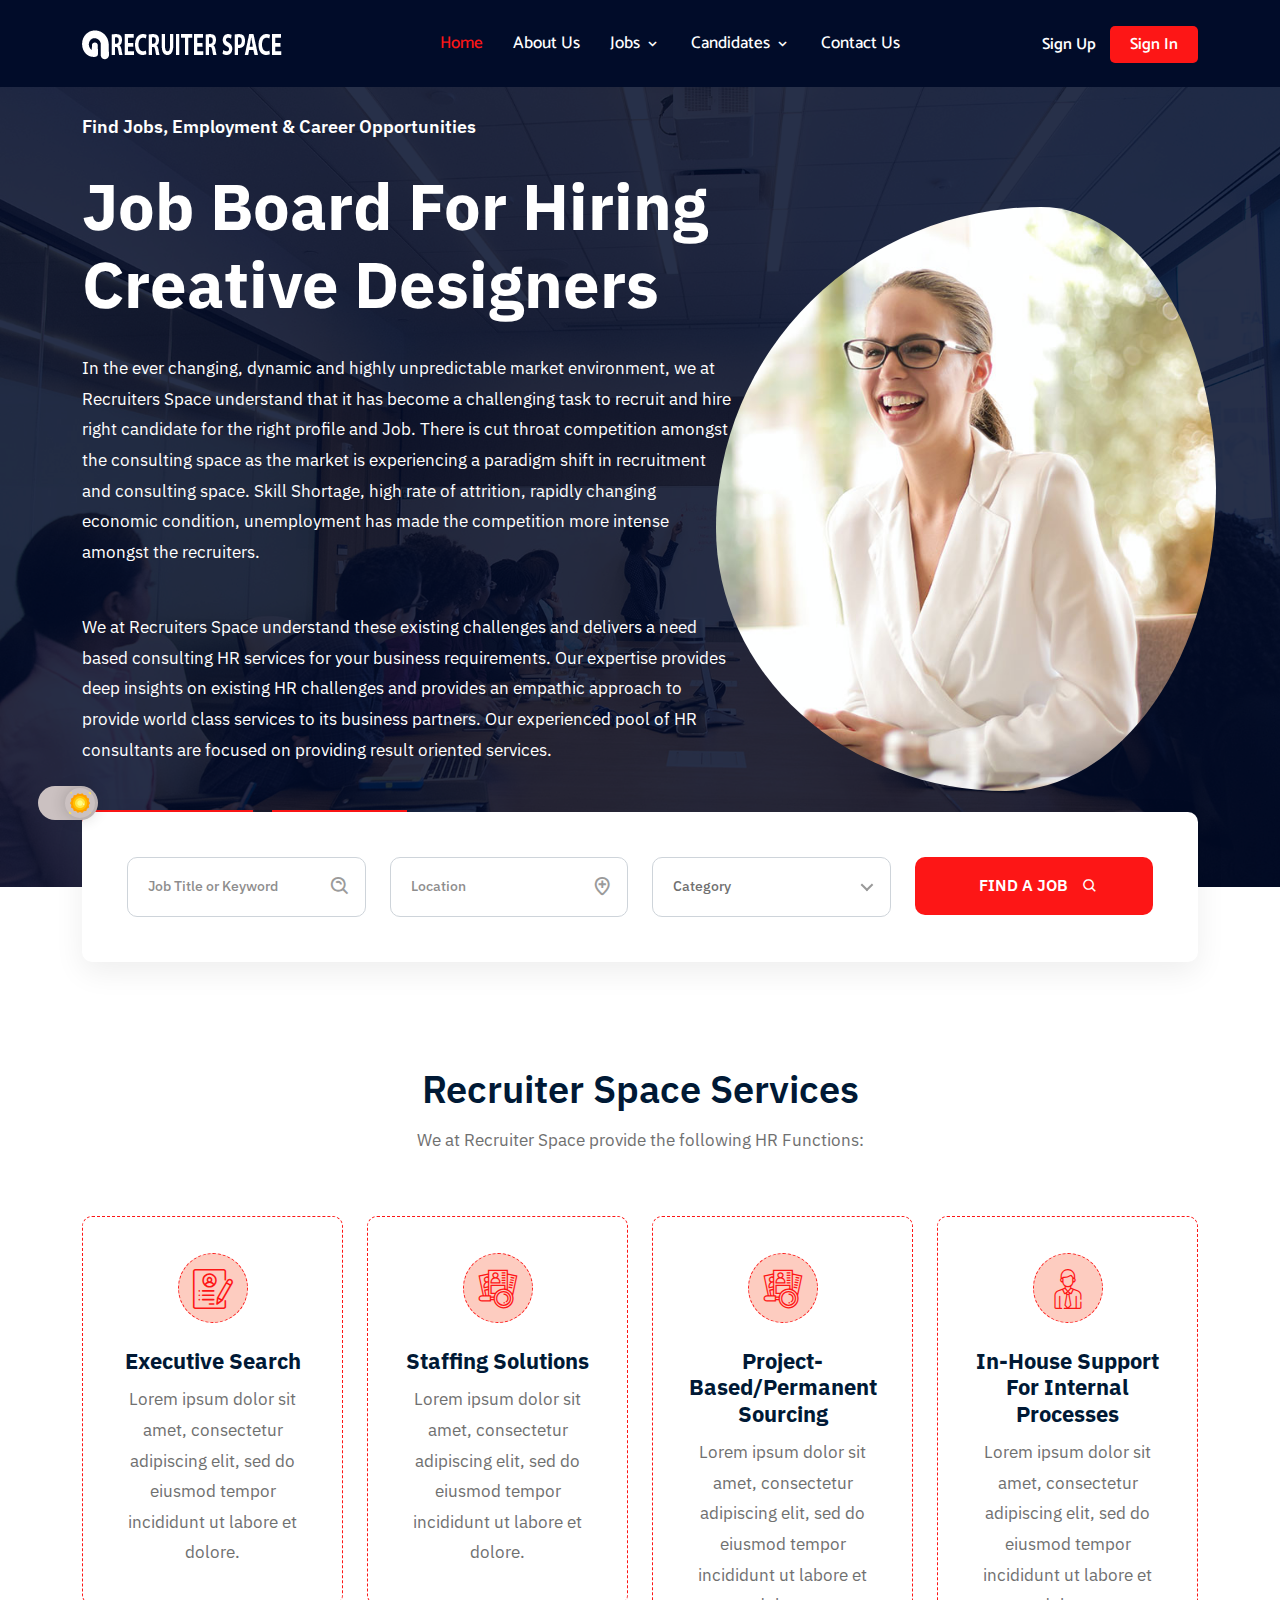
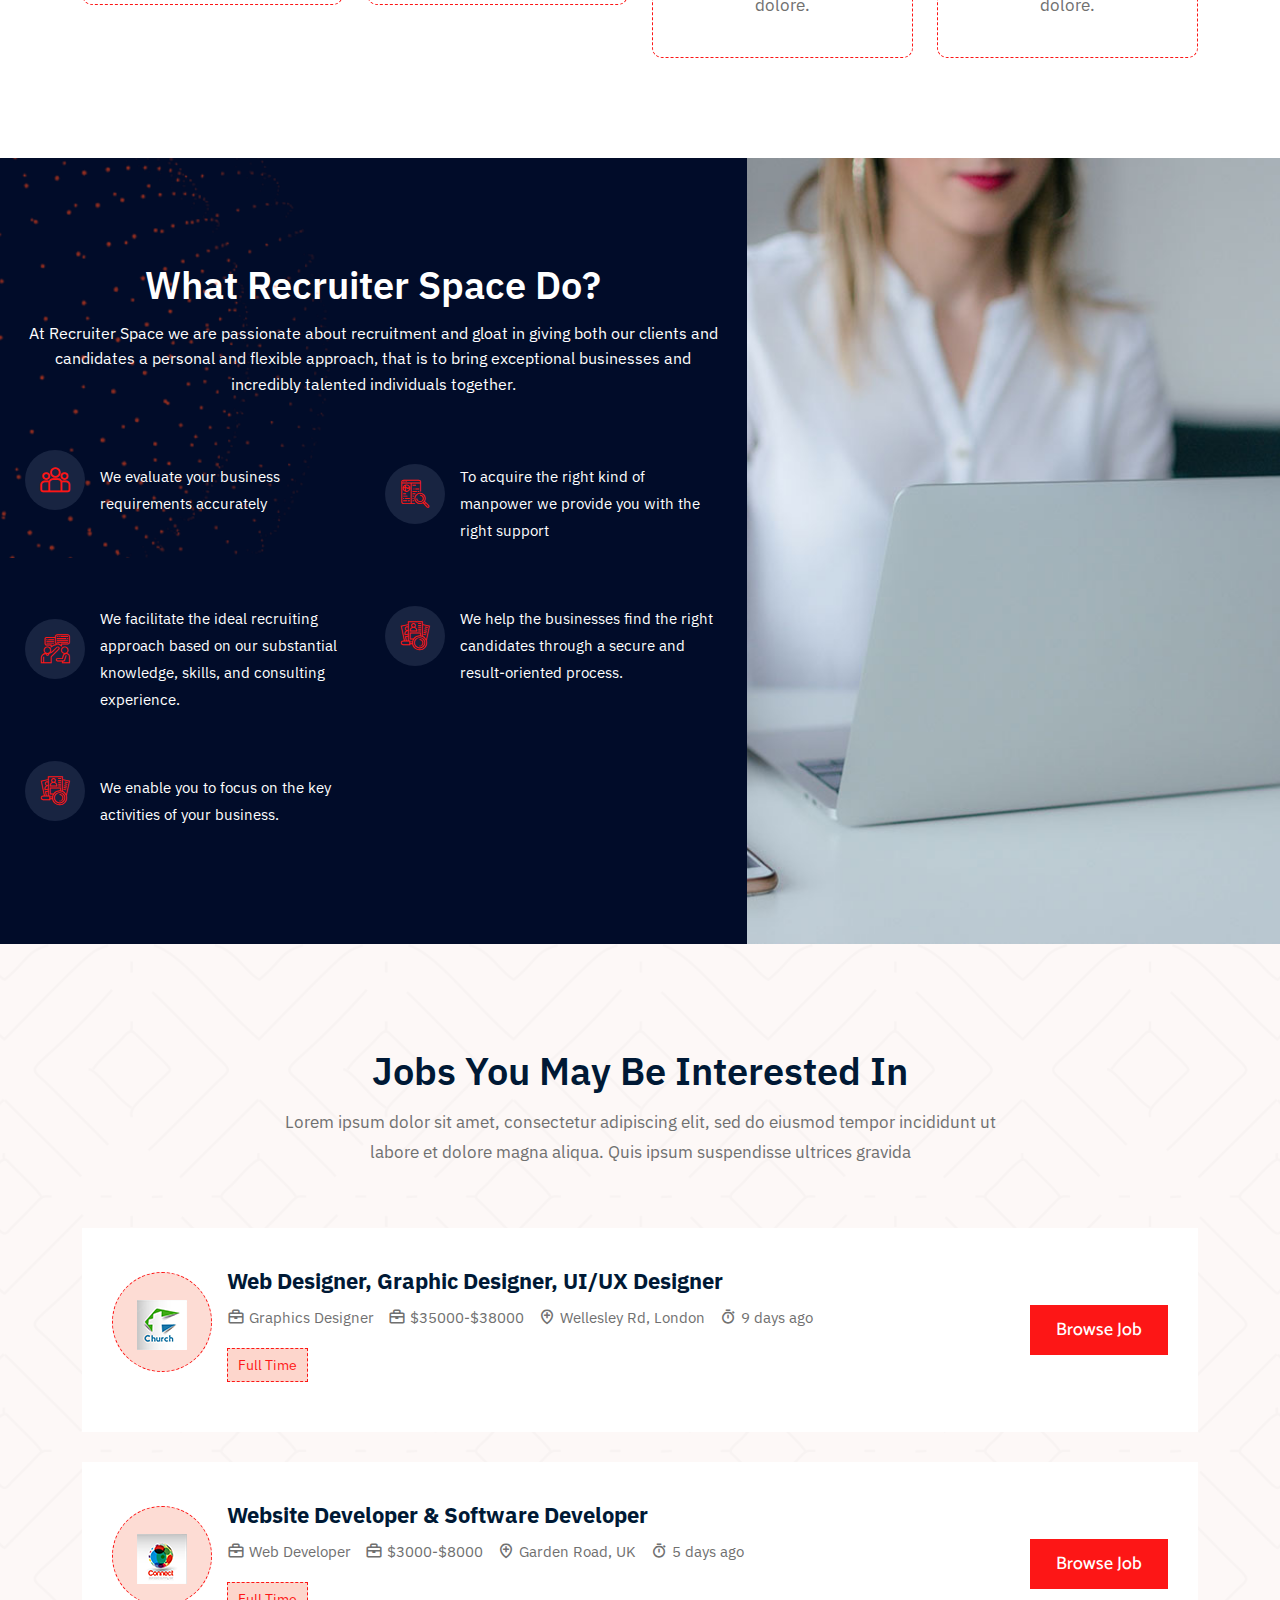
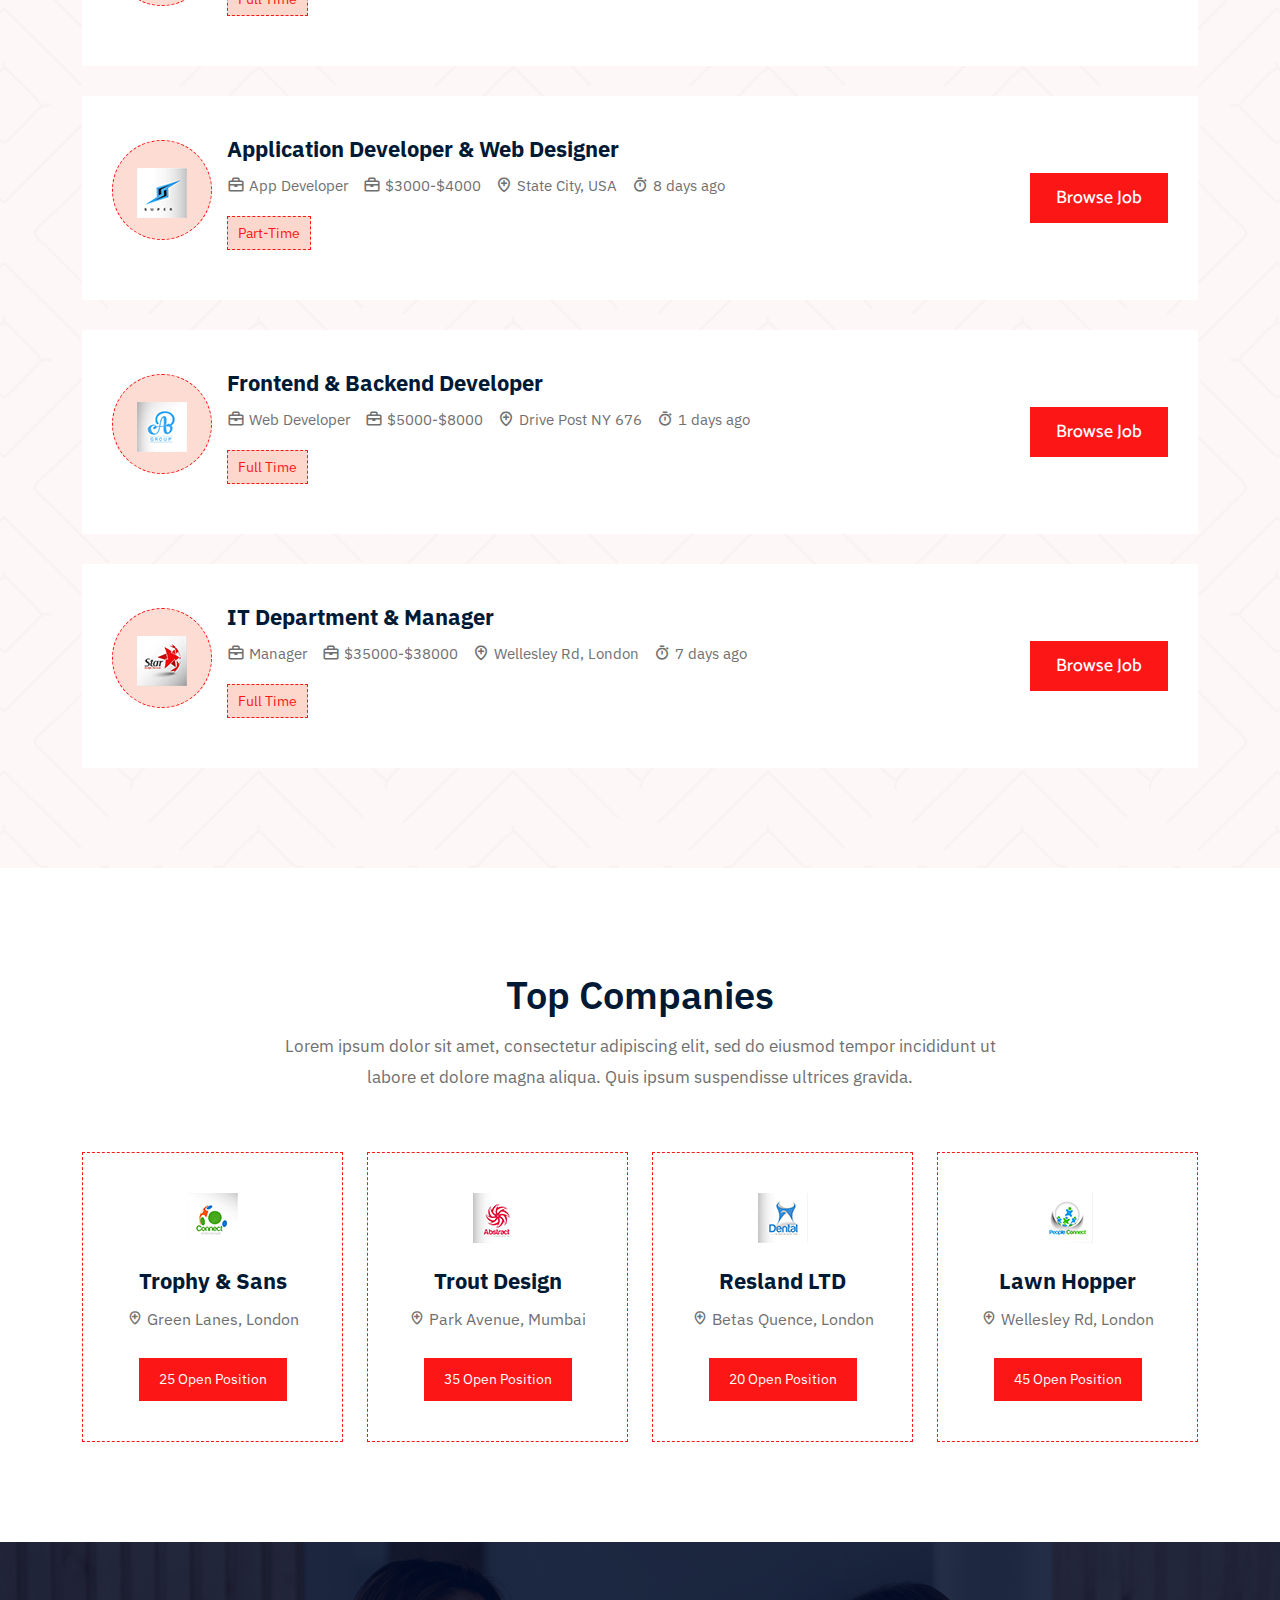
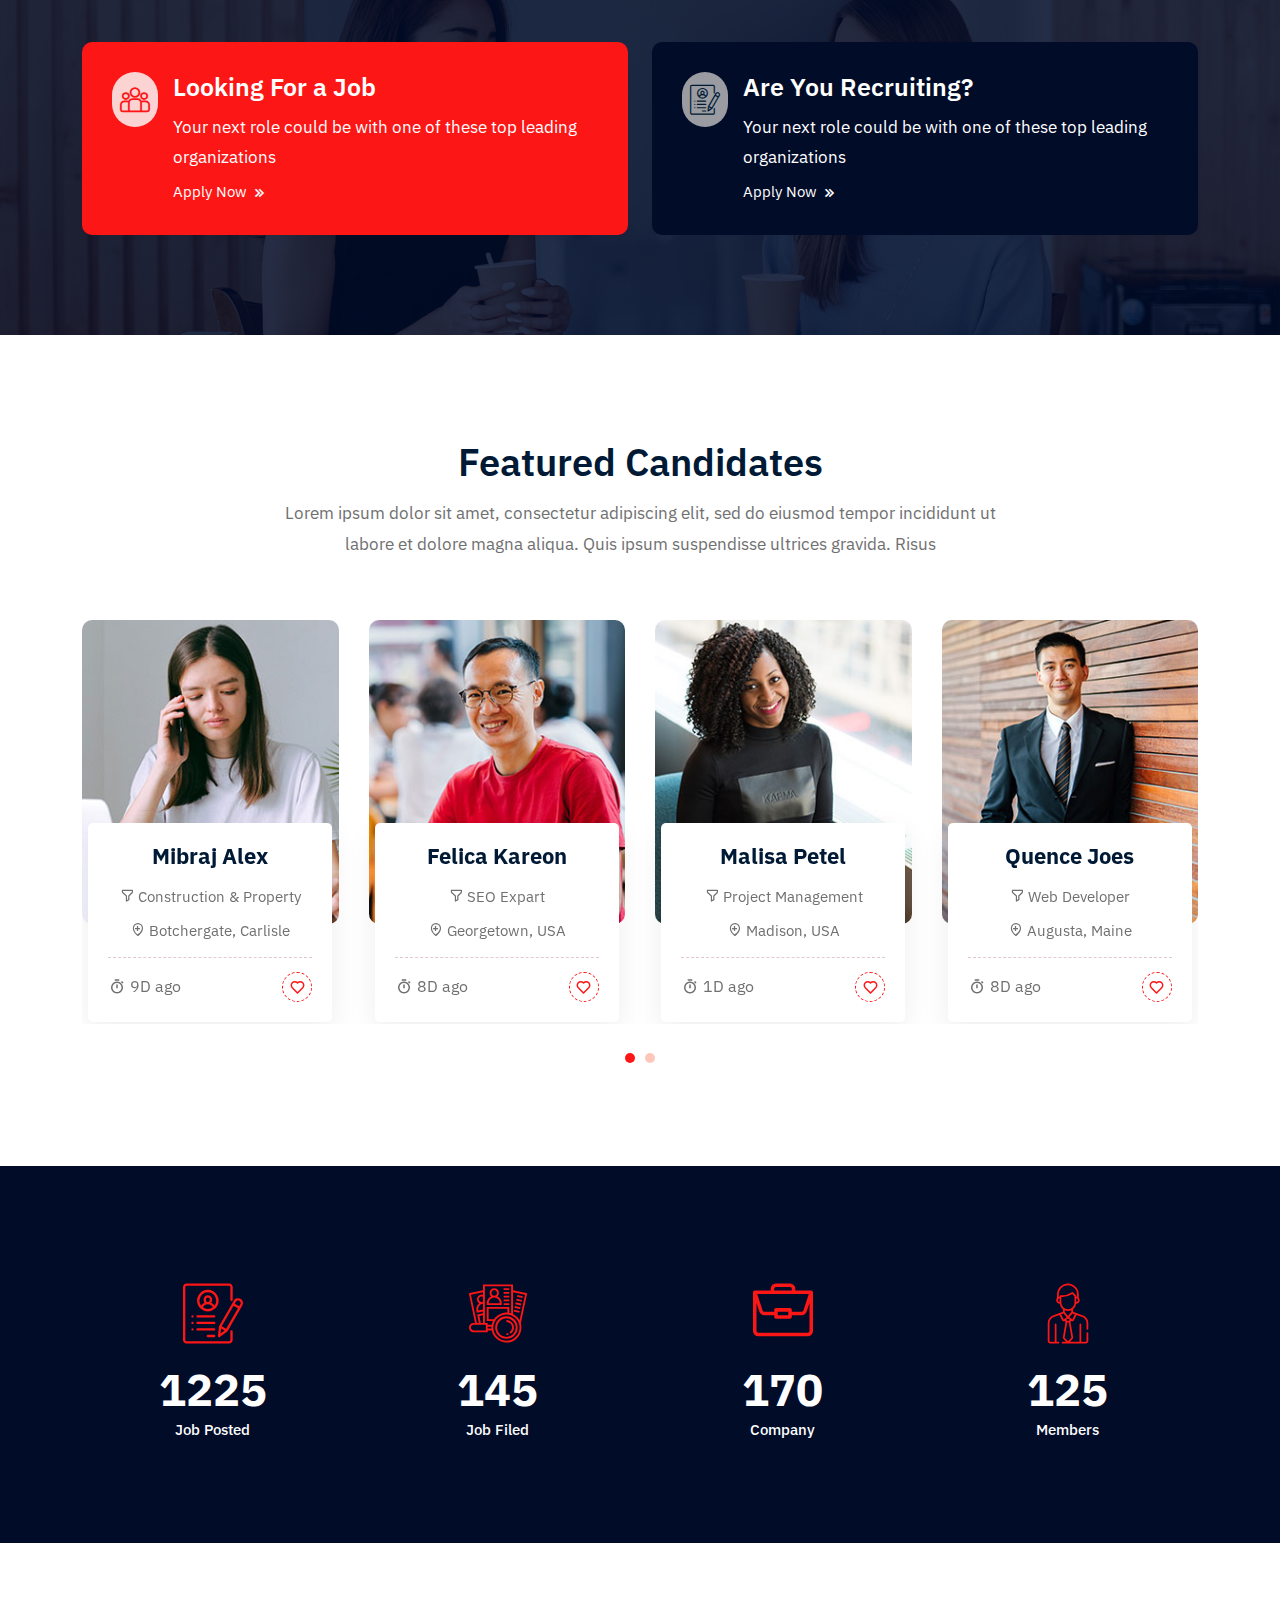
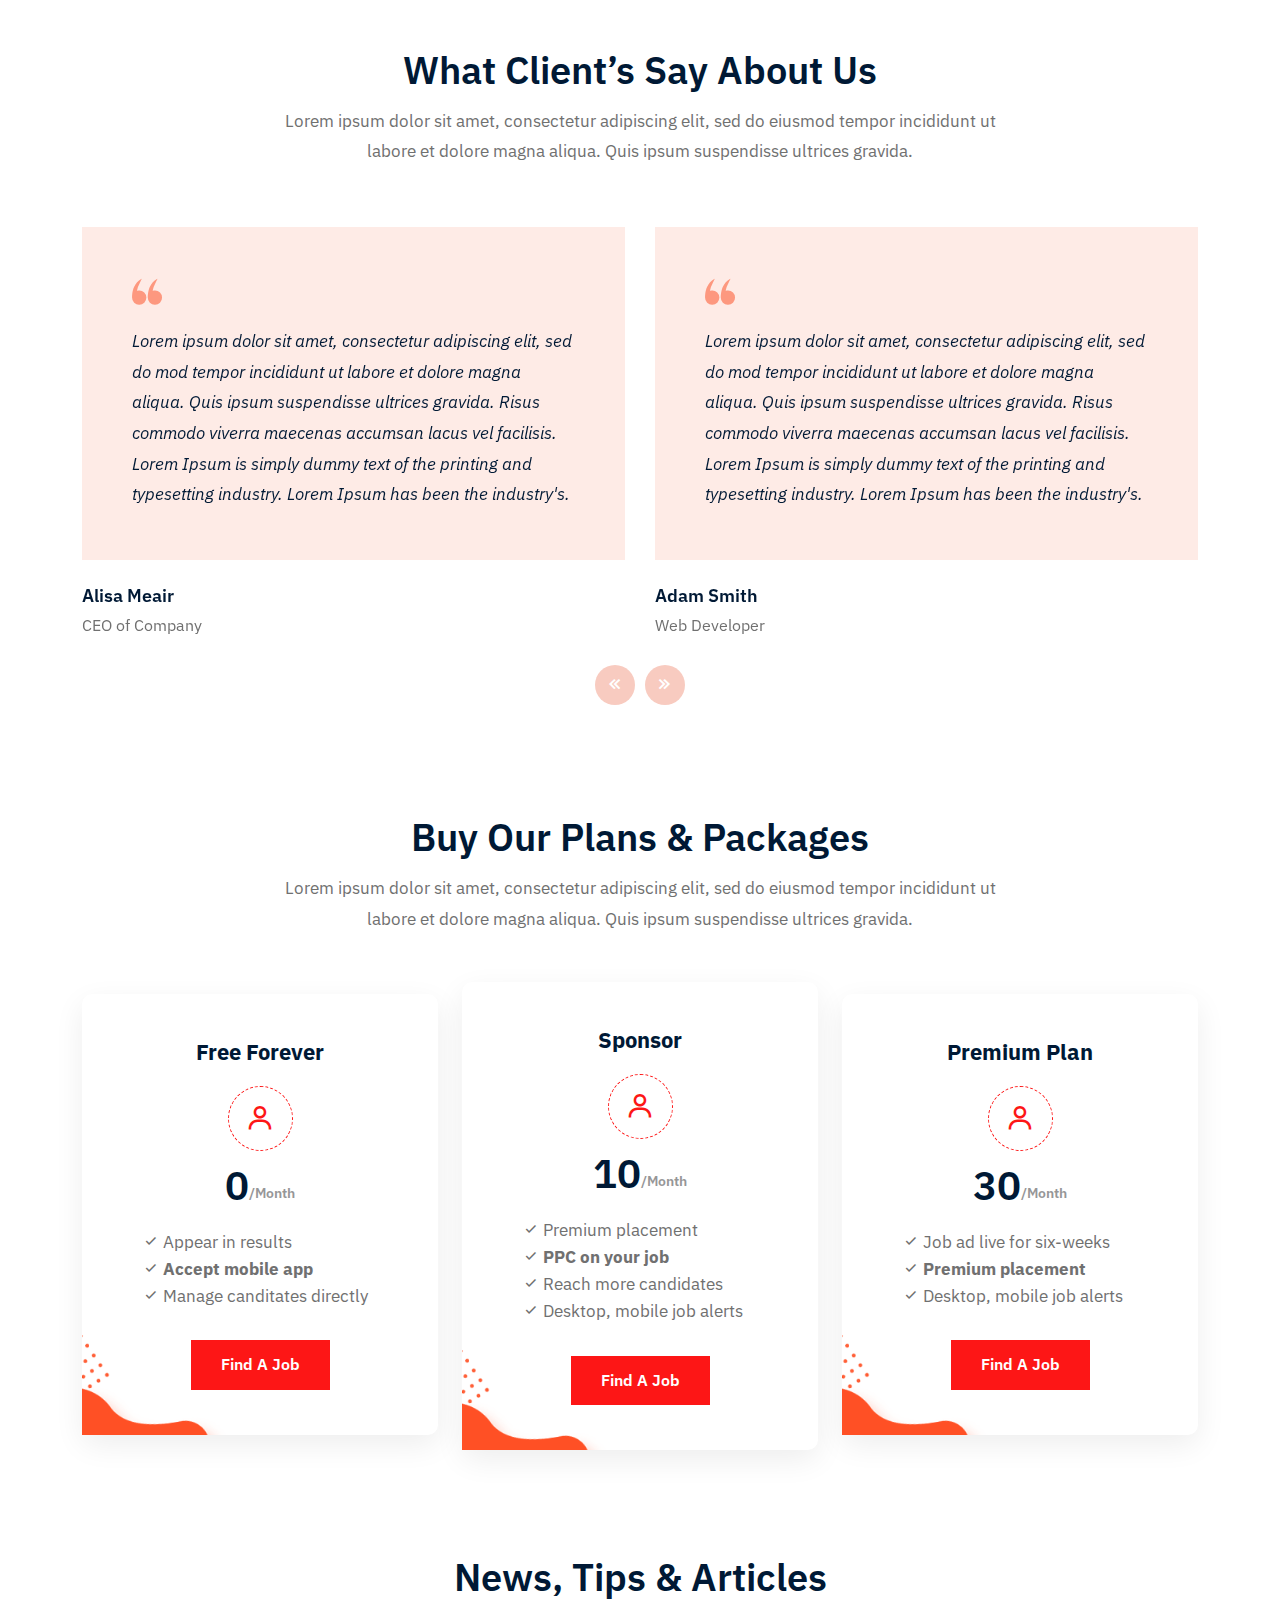
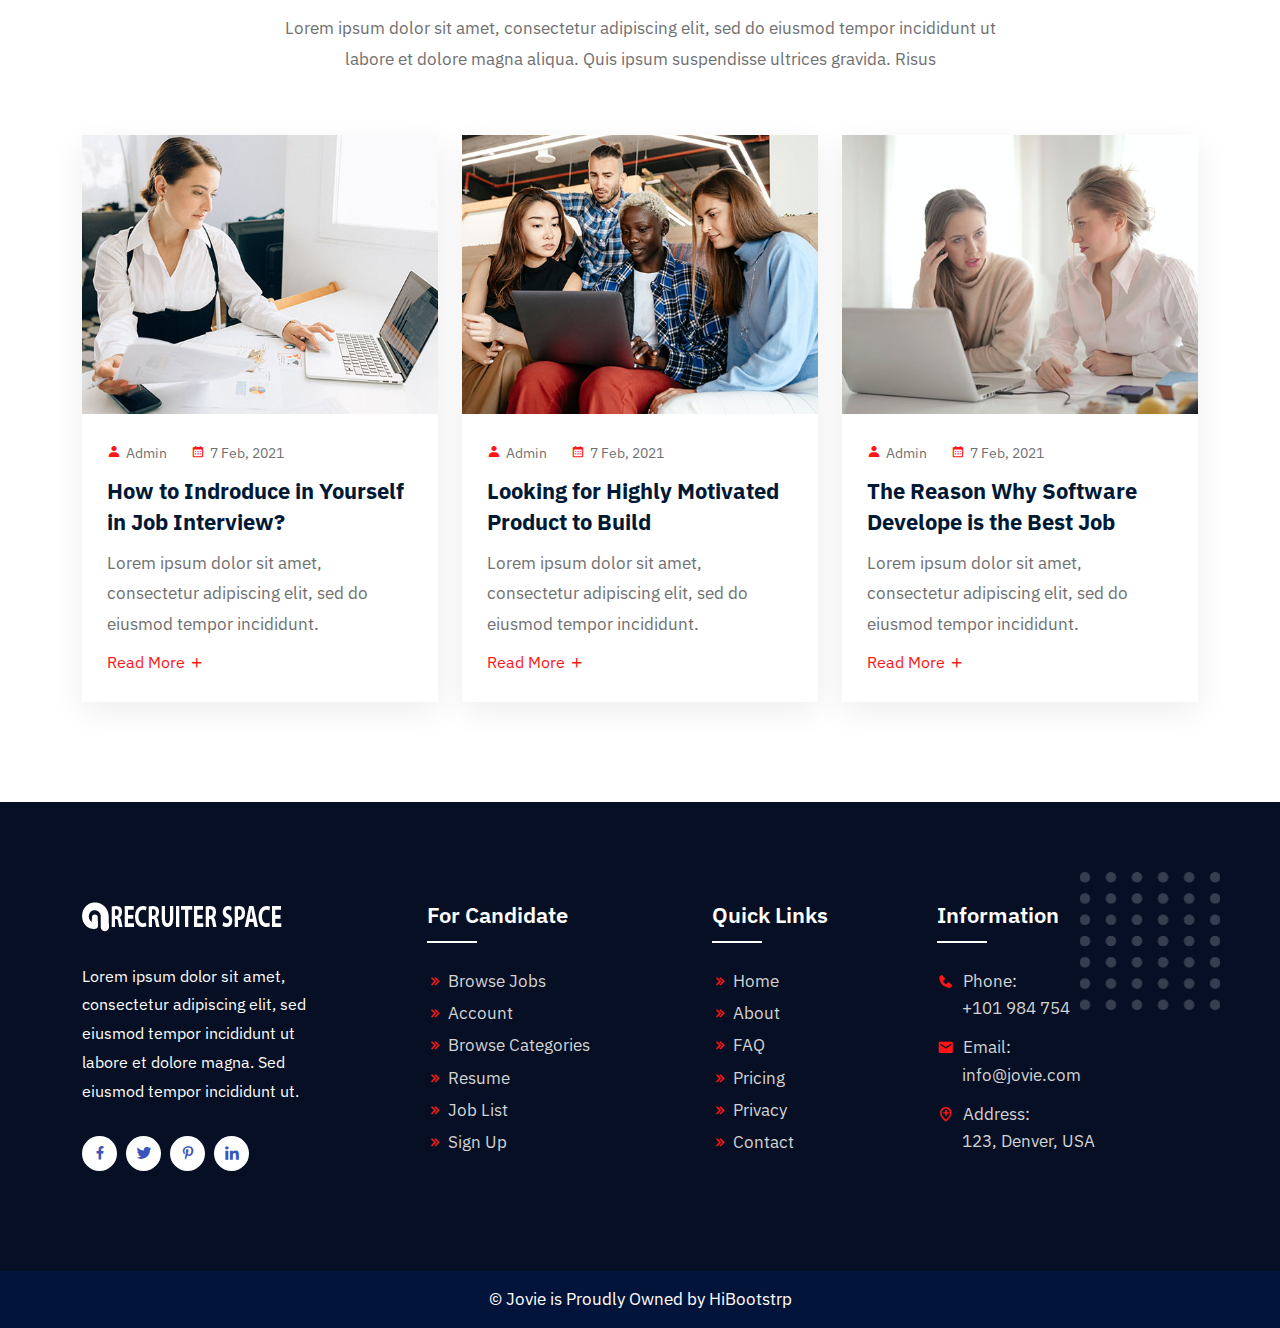
==== commit e8ed155c: "update content" ====
--- a/index.html
+++ b/index.html
@@ -25,9 +25,15 @@
         <!-- Responsive CSS -->
         <link rel="stylesheet" href="assets/css/responsive.css">
         <!-- Title CSS -->
-        <title>Jovie - Job Board & Portal HTML Template</title>
+        <title>Recruiter Space - Best Recruitment Consultants | Top HR Consultancy in Noida</title>
         <!-- Favicon -->
-        <link rel="icon" type="image/png" href="assets/img/favicon.png">  
+        <link rel="icon" type="image/png" href="assets/img/favicon.png"> 
+        <style type="text/css">
+            .color-white {
+                color: #ffffff !important;
+                font-size: 16px;
+            }
+        </style> 
     </head>
 
     <body>
@@ -135,8 +141,8 @@
                         <div class="banner-text">
                             <span>Find Jobs, Employment & Career Opportunities</span>
                             <h1>Job Board for Hiring Creative Designers</h1>
-                            <p>Lorem ipsum dolor sit amet, consectetur adipiscing elit, sed do eiusmod tempor incididunt ut labore et dolore magna aliqua. Quis ipsum suspendisse.</p>
-    
+                            <p>In the ever changing, dynamic and highly unpredictable market environment, we at Recruiters Space understand that it has become a challenging task to recruit and hire right candidate for the right profile and Job. There is cut throat competition amongst the consulting space as the market is experiencing a paradigm shift in recruitment and consulting space. Skill Shortage, high rate of attrition, rapidly changing economic condition, unemployment has made the competition more intense amongst the recruiters.</p> 
+                            <p>We at Recruiters Space understand these existing challenges and delivers a need based consulting HR services for your business requirements. Our expertise provides deep insights on existing HR challenges and provides an empathic approach to provide world class services to its business partners. Our experienced pool of HR consultants are focused on providing result oriented services.</p>
                             <div class="theme-btn">
                                 <a href="#" class="default-btn">Upload your CV</a>
                                 <a href="contact.html" class="default-btn">Contact Us</a>
@@ -198,31 +204,40 @@
         <section class="why-choose-two pb-70">
             <div class="container">
                 <div class="section-title text-center">
-                    <h2>Why You Choose Us Among Other Job Site?</h2>
-                    <p>Lorem ipsum dolor sit amet, consectetur adipiscing elit, sed do eiusmod tempor incididunt ut labore et dolore magna aliqua. Quis ipsum suspendisse ultrices gravida. Risus</p>
+                    <h2>Recruiter Space Services</h2>
+                      <p>    We at Recruiter Space provide the following HR Functions: 
+                    </p>                        
                 </div>
 
                 <div class="row">
-                    <div class="col-lg-4 col-sm-6">
+                    <div class="col-lg-3 col-sm-6">
                         <div class="choose-card">
                             <i class="flaticon-resume"></i>
-                            <h3>Advertise Job</h3>
+                            <h3>Executive Search</h3>
                             <p>Lorem ipsum dolor sit amet, consectetur adipiscing elit, sed do eiusmod tempor incididunt ut labore et dolore.</p>
                         </div>
                     </div>
 
-                    <div class="col-lg-4 col-sm-6">
+                    <div class="col-lg-3 col-sm-6">
                         <div class="choose-card">
                             <i class="flaticon-recruitment"></i>
-                            <h3>Recruiter Profiles</h3>
+                            <h3>Staffing Solutions</h3>
                             <p>Lorem ipsum dolor sit amet, consectetur adipiscing elit, sed do eiusmod tempor incididunt ut labore et dolore.</p>
                         </div>
                     </div>
 
-                    <div class="col-lg-4 col-sm-6 offset-sm-3 offset-lg-0">
+                    <div class="col-lg-3 col-sm-6">
+                        <div class="choose-card">
+                            <i class="flaticon-recruitment"></i>
+                            <h3>Project-Based/Permanent Sourcing</h3>
+                            <p>Lorem ipsum dolor sit amet, consectetur adipiscing elit, sed do eiusmod tempor incididunt ut labore et dolore.</p>
+                        </div>
+                    </div>
+
+                    <div class="col-lg-3 col-sm-6 offset-sm-3 offset-lg-0">
                         <div class="choose-card">
                             <i class="flaticon-employee"></i>
-                            <h3>Find Your Dream Job</h3>
+                            <h3>In-House Support For Internal Processes</h3>
                             <p>Lorem ipsum dolor sit amet, consectetur adipiscing elit, sed do eiusmod tempor incididunt ut labore et dolore.</p>
                         </div>
                     </div>
@@ -230,99 +245,81 @@
             </div>
         </section>
         <!-- Why Choose Section End -->
-
-        <!-- Category Section Start -->
-        <section class="categories-section pb-70">
-            <div class="container">
-                <div class="section-title text-center">
-                    <h2>Choose Your Category</h2>
-                    <p>Lorem ipsum dolor sit amet, consectetur adipiscing elit, sed do eiusmod tempor incididunt ut labore et dolore magna aliqua. Quis ipsum suspendisse ultrices gravida.</p>
-                </div>
-
-                <div class="row">
-                    <div class="col-lg-3 col-md-4 col-sm-6">
-                        <a href="job-list.html">
-                            <div class="category-card">
-                                <i class='flaticon-accounting'></i>
-                                <h3>Accountancy</h3>
-                                <p>301 open position</p>
-                            </div>
-                        </a>
-                    </div>
-
-                    <div class="col-lg-3 col-md-4 col-sm-6">
-                        <a href="job-list.html">
-                            <div class="category-card">
-                                <i class='flaticon-graduation-cap'></i>
-                                <h3>Education</h3>
-                                <p>210 open position</p>
-                            </div>
-                        </a>
-                    </div>
-
-                    <div class="col-lg-3 col-md-4 col-sm-6">
-                        <a href="job-list.html">
-                            <div class="category-card">
-                                <i class='flaticon-wrench-and-screwdriver-in-cross'></i>
-                                <h3>Automotive Jobs</h3>
-                                <p>281 open position</p>
-                            </div>
-                        </a>
-                    </div>
-
-                    <div class="col-lg-3 col-md-4 col-sm-6">
-                        <a href="job-list.html">
-                            <div class="category-card">
-                                <i class='flaticon-consultation'></i>
-                                <h3>Business</h3>
-                                <p>122 open position</p>
-                            </div>
-                        </a>
-                    </div>
-
-                    <div class="col-lg-3 col-md-4 col-sm-6">
-                        <a href="job-list.html">
-                            <div class="category-card">
-                                <i class='flaticon-heart'></i>
-                                <h3>Health Care</h3>
-                                <p>335 open position</p>
-                            </div>
-                        </a>
-                    </div>
-
-                    <div class="col-lg-3  col-md-4 col-sm-6">
-                        <a href="job-list.html">
-                            <div class="category-card">
-                                <i class='flaticon-computer'></i>
-                                <h3>IT & Agency</h3>
-                                <p>401 open position</p>
-                            </div>
-                        </a>
-                    </div>
-
-                    <div class="col-lg-3  col-md-4 col-sm-6 offset-md-2 offset-lg-0">
-                        <a href="job-list.html">
-                            <div class="category-card">
-                                <i class='flaticon-worker'></i>
-                                <h3>Engineering</h3>
-                                <p>100 open position</p>
-                            </div>
-                        </a>
-                    </div>
-
-                    <div class="col-lg-3 col-md-4 col-sm-6">
-                        <a href="job-list.html">
-                            <div class="category-card">
-                                <i class='flaticon-auction'></i>
-                                <h3>Legal</h3>
-                                <p>201 open position</p>
-                            </div>
-                        </a>
-                    </div>
-                </div>
-            </div>
-        </section>
-        <!-- Category Section End -->  
+<!-- Why Choose Section Start -->
+<section class="why-choose">
+    <div class="container-fluid">
+        <div class="row">
+            <div class="col-lg-7 p-0">
+                <div class="why-choose-text pt-100 pb-70">
+                    <div class="section-title text-center">
+                        <h2>What Recruiter Space Do?</h2>
+                        <div class="color-white">At Recruiter Space we are passionate about recruitment and gloat in giving both our clients and candidates a personal and flexible approach, that is to bring exceptional businesses and incredibly talented individuals together.</div>
+                    </div>
+
+                    <div class="row">
+                        <div class="col-sm-6">
+                            <div class="media">
+                                <i class="flaticon-group align-self-center mr-3"></i>
+                                <div class="media-body">
+                                  
+                                    <p>We evaluate your business requirements accurately</p>
+                                </div>
+                            </div>
+                        </div>
+
+                        <div class="col-sm-6">
+                            <div class="media">
+                                <i class="flaticon-research align-self-center mr-3"></i>
+                                <div class="media-body">
+                                  
+                                    <p>To acquire the right kind of manpower we provide you with the right support</p>
+                                </div>
+                            </div>
+                        </div>
+
+                        <div class="col-sm-6">
+                            <div class="media">
+                                <i class="flaticon-discussion align-self-center mr-3"></i>
+                                <div class="media-body">
+                                   
+                                    <p>We facilitate the ideal recruiting approach based on our substantial knowledge, skills, and consulting experience.</p>
+                                </div>
+                            </div>
+                        </div>
+
+                        <div class="col-sm-6">
+                            <div class="media">
+                                <i class="flaticon-recruitment align-self-center mr-3"></i>
+                                <div class="media-body">
+                                   
+                                    <p>We help the businesses find the right candidates through a secure and result-oriented process.</p>
+                                </div>
+                            </div>
+                        </div>
+                        <div class="col-sm-6">
+                            <div class="media">
+                                <i class="flaticon-recruitment align-self-center mr-3"></i>
+                                <div class="media-body">
+                                   
+                                    <p>We enable you to focus on the key activities of your business.</p>
+                                </div>
+                            </div>
+                        </div>
+                    </div>
+
+                   
+                </div>
+            </div>
+
+            <div class="col-lg-5 p-0">
+                <div class="why-choose-img">
+                </div>
+            </div>
+        </div>
+    </div>
+</section>
+<!-- Why Choose Section End -->
+        
 
         <!-- Job Section End -->   
         <section class="job-style-two pt-100 pb-70">
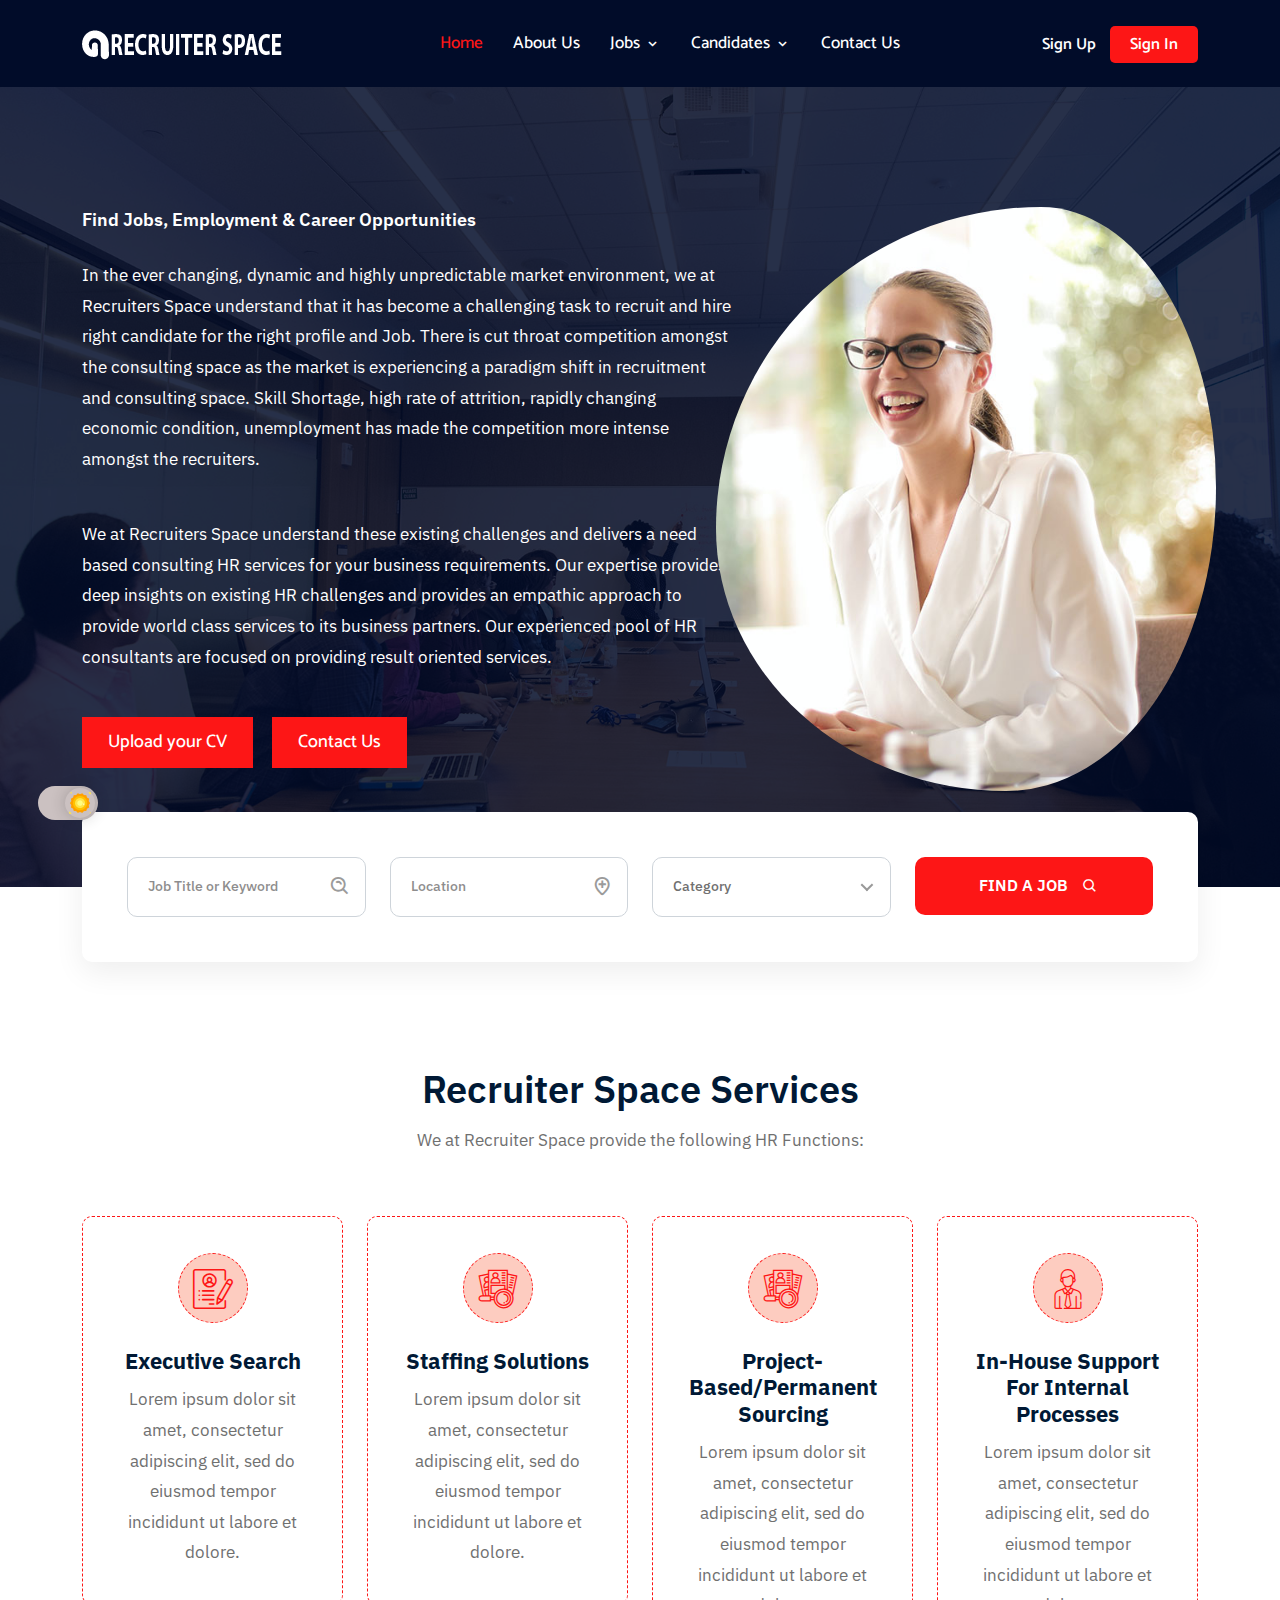
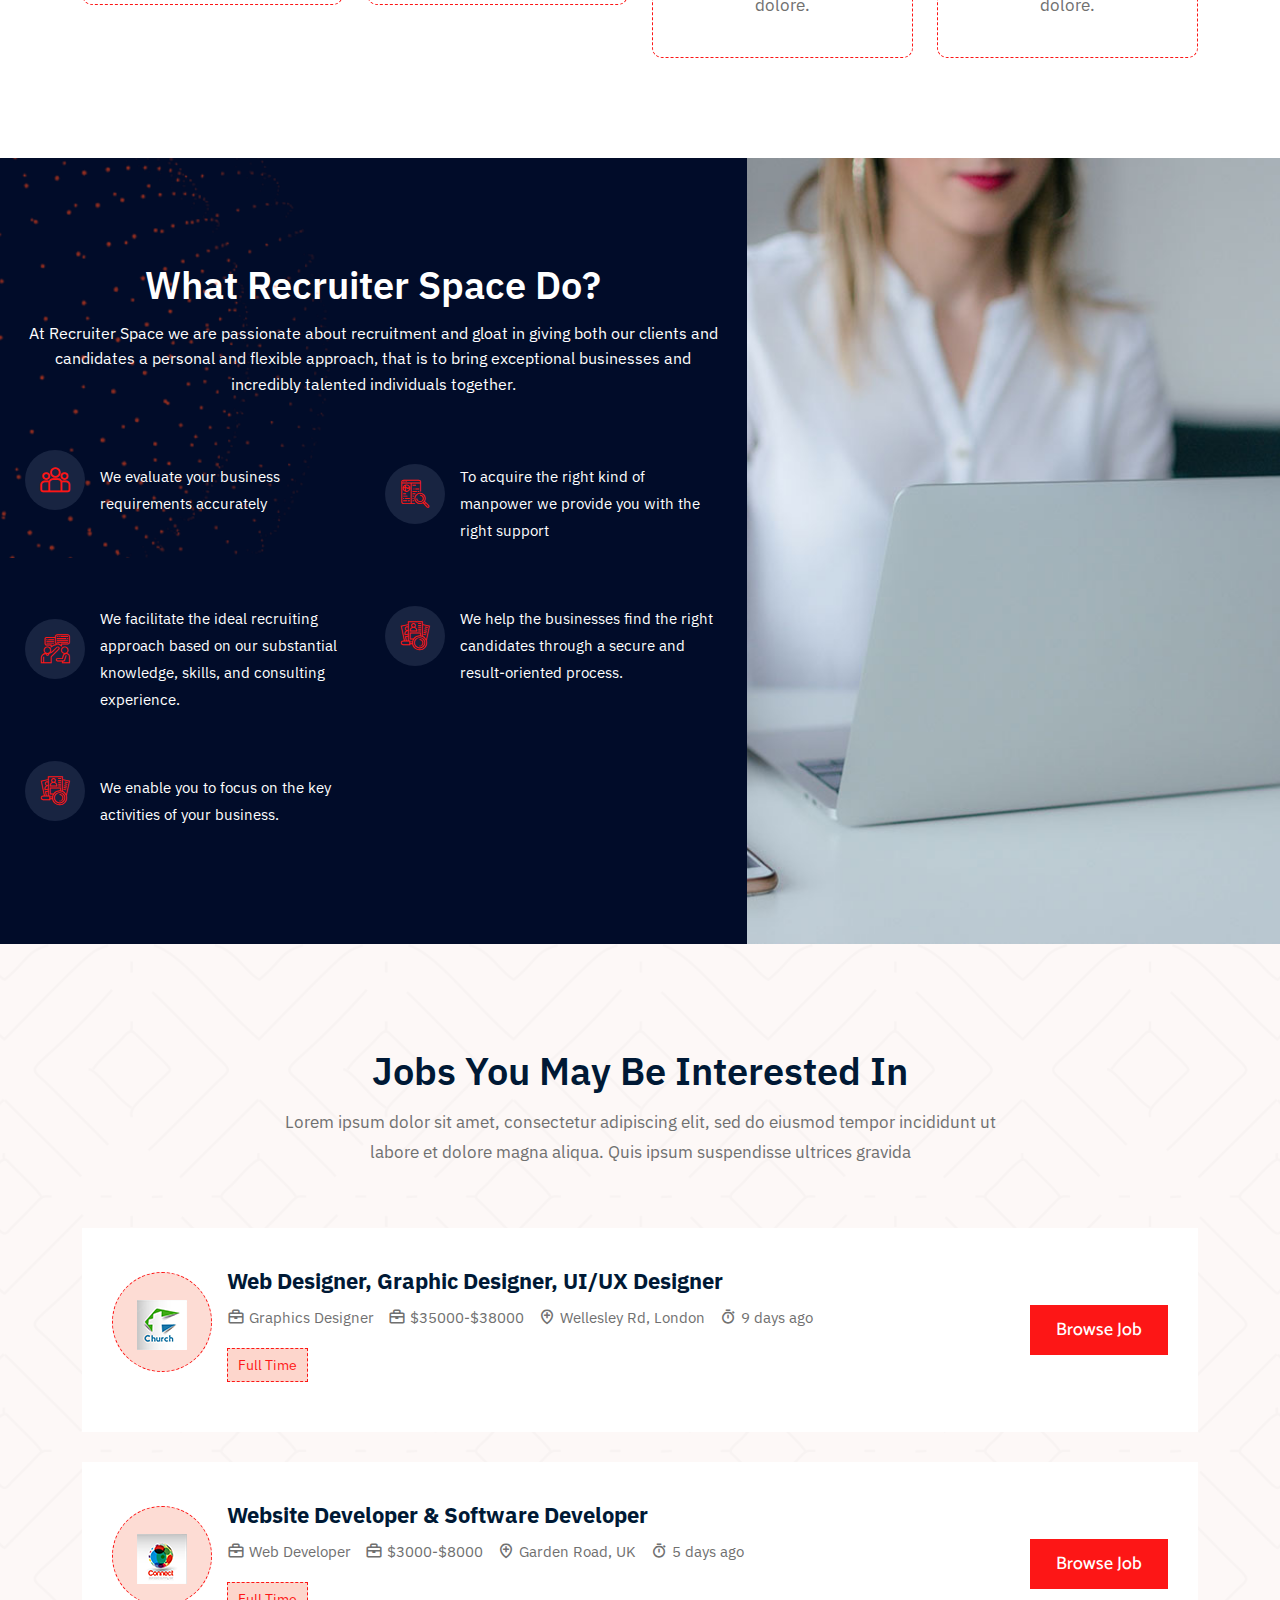
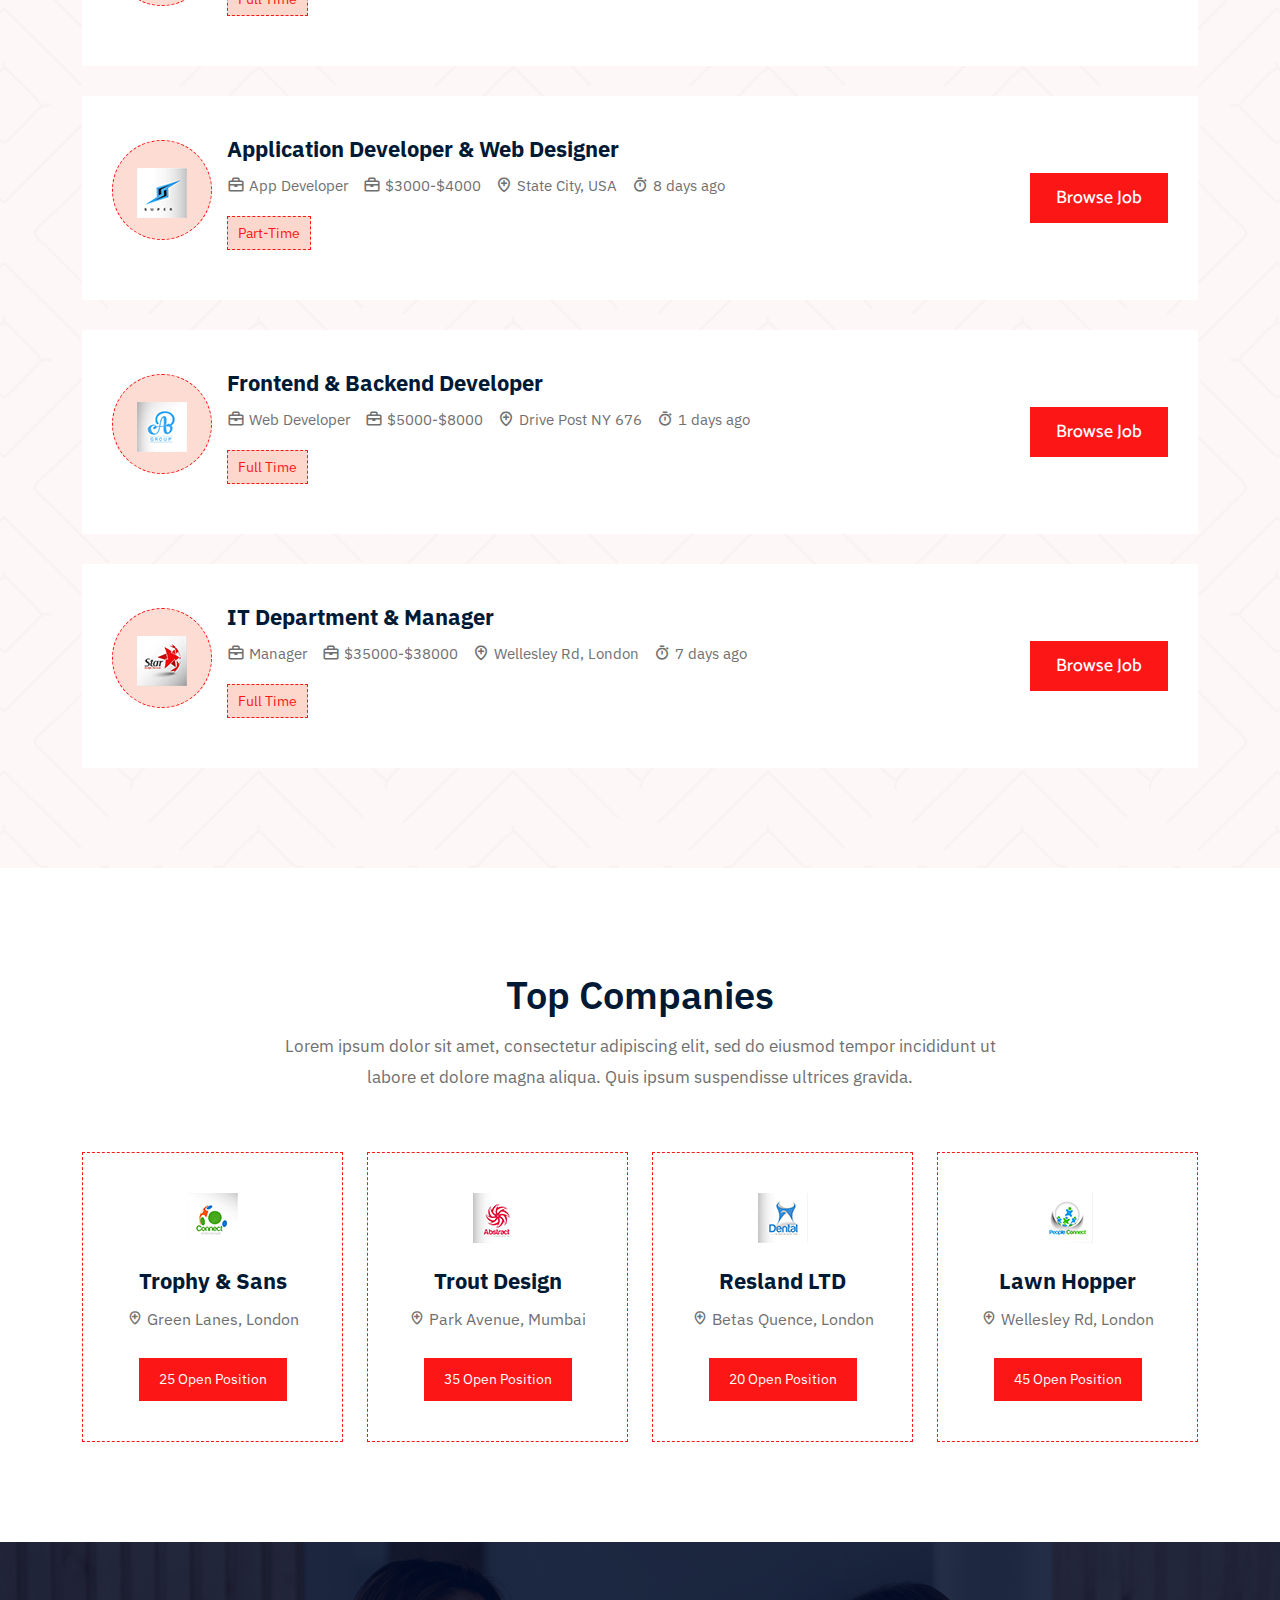
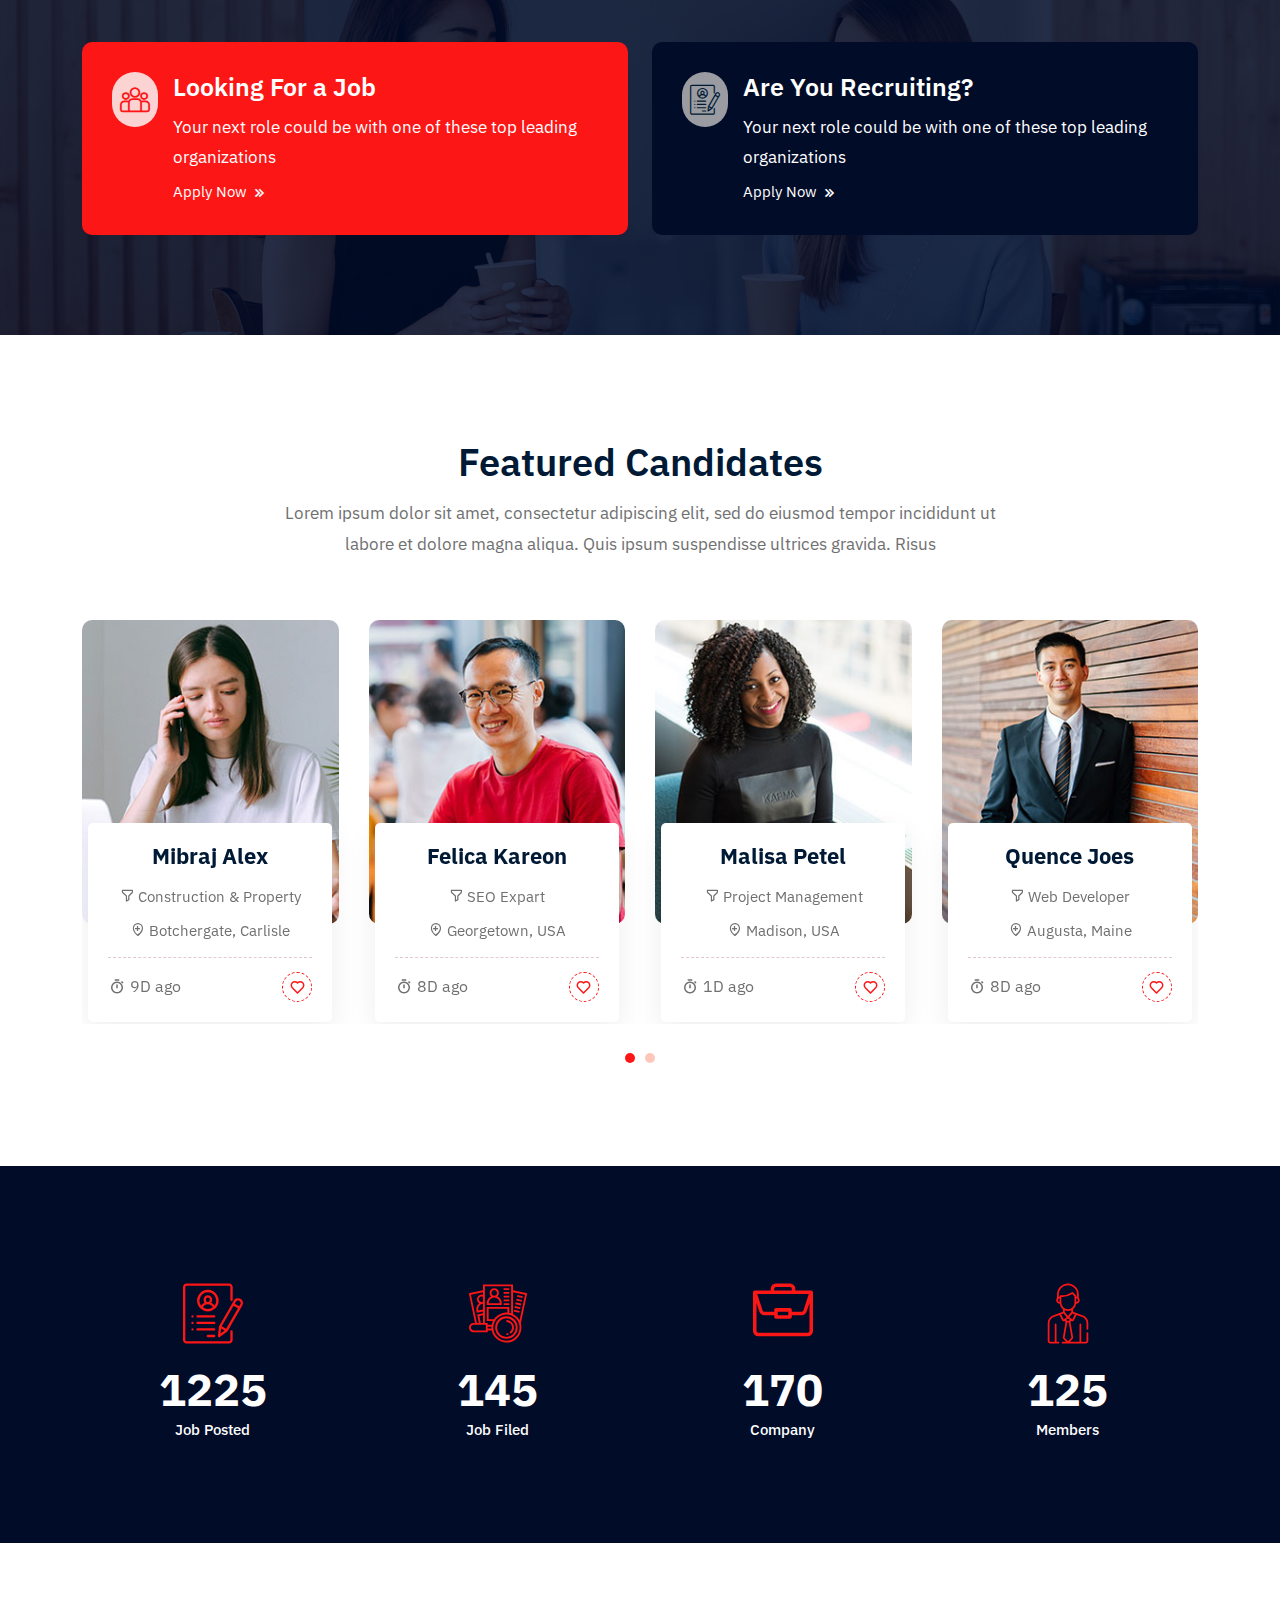
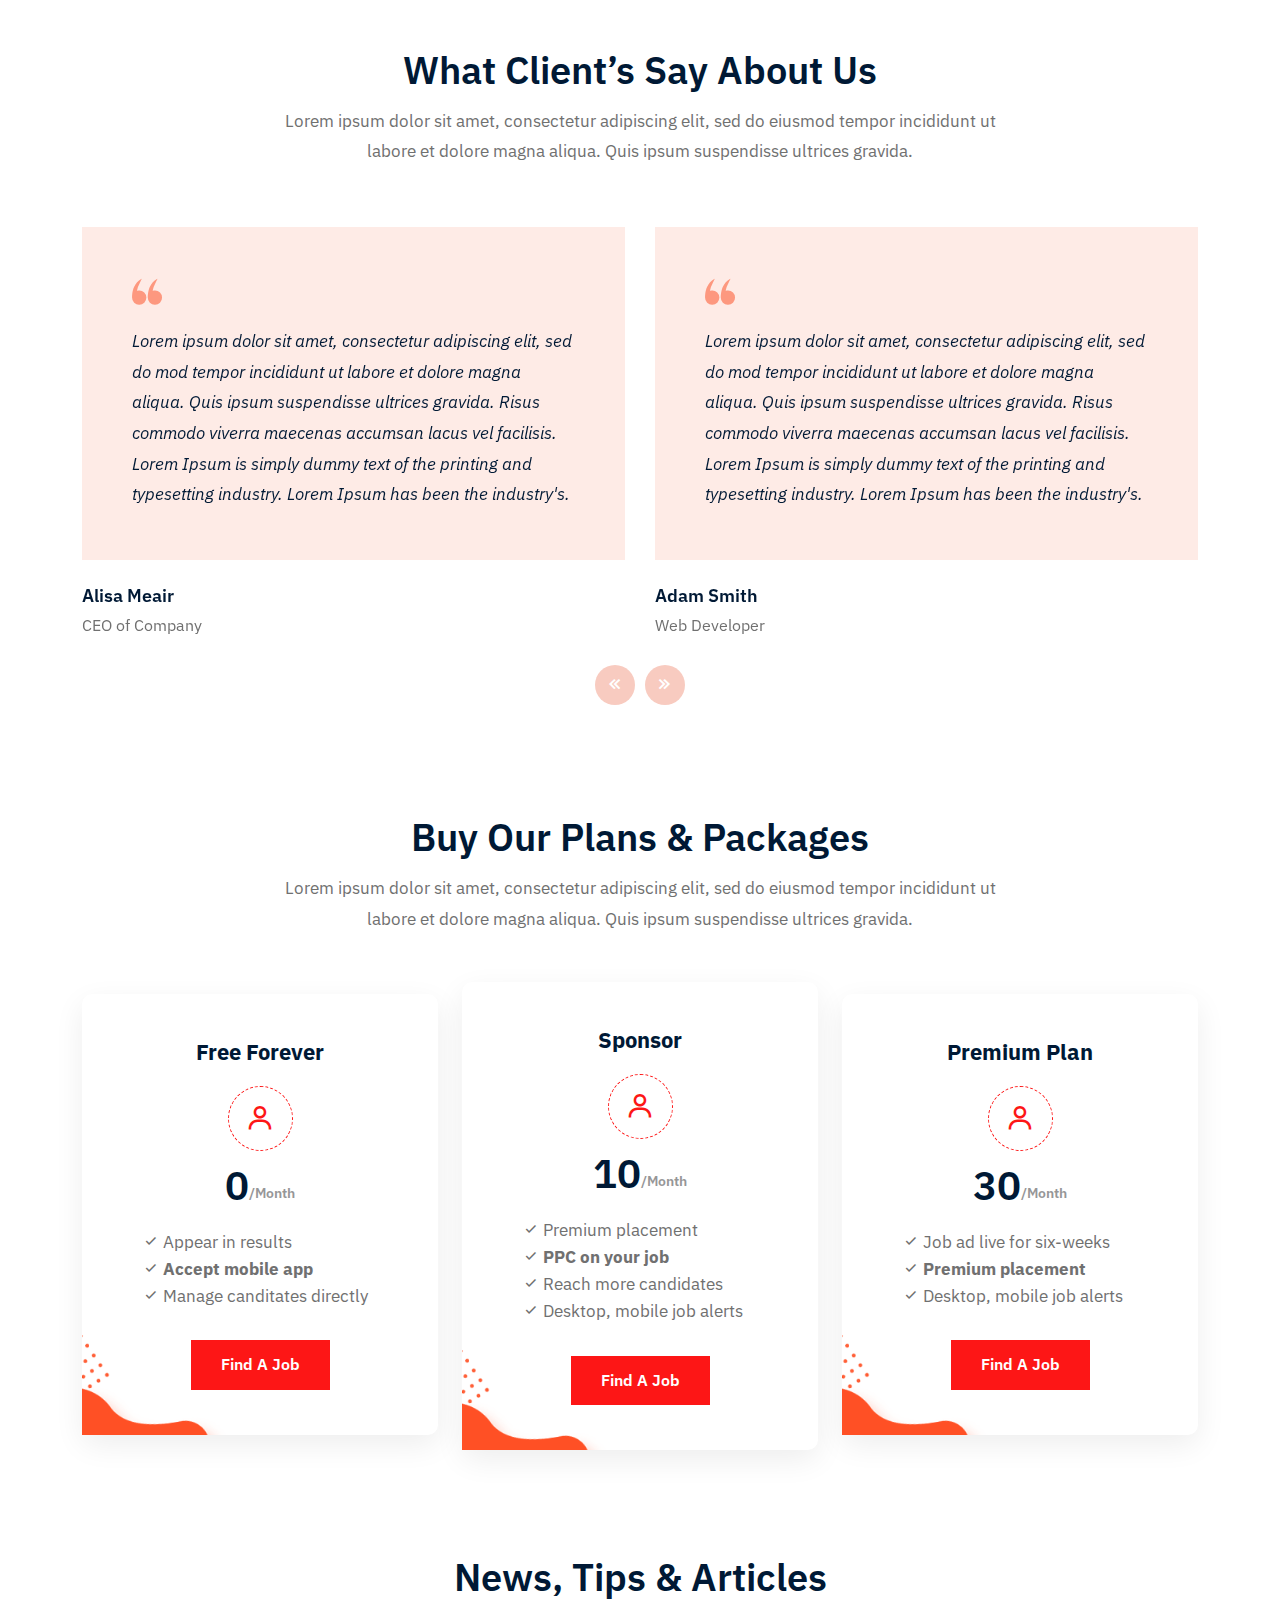
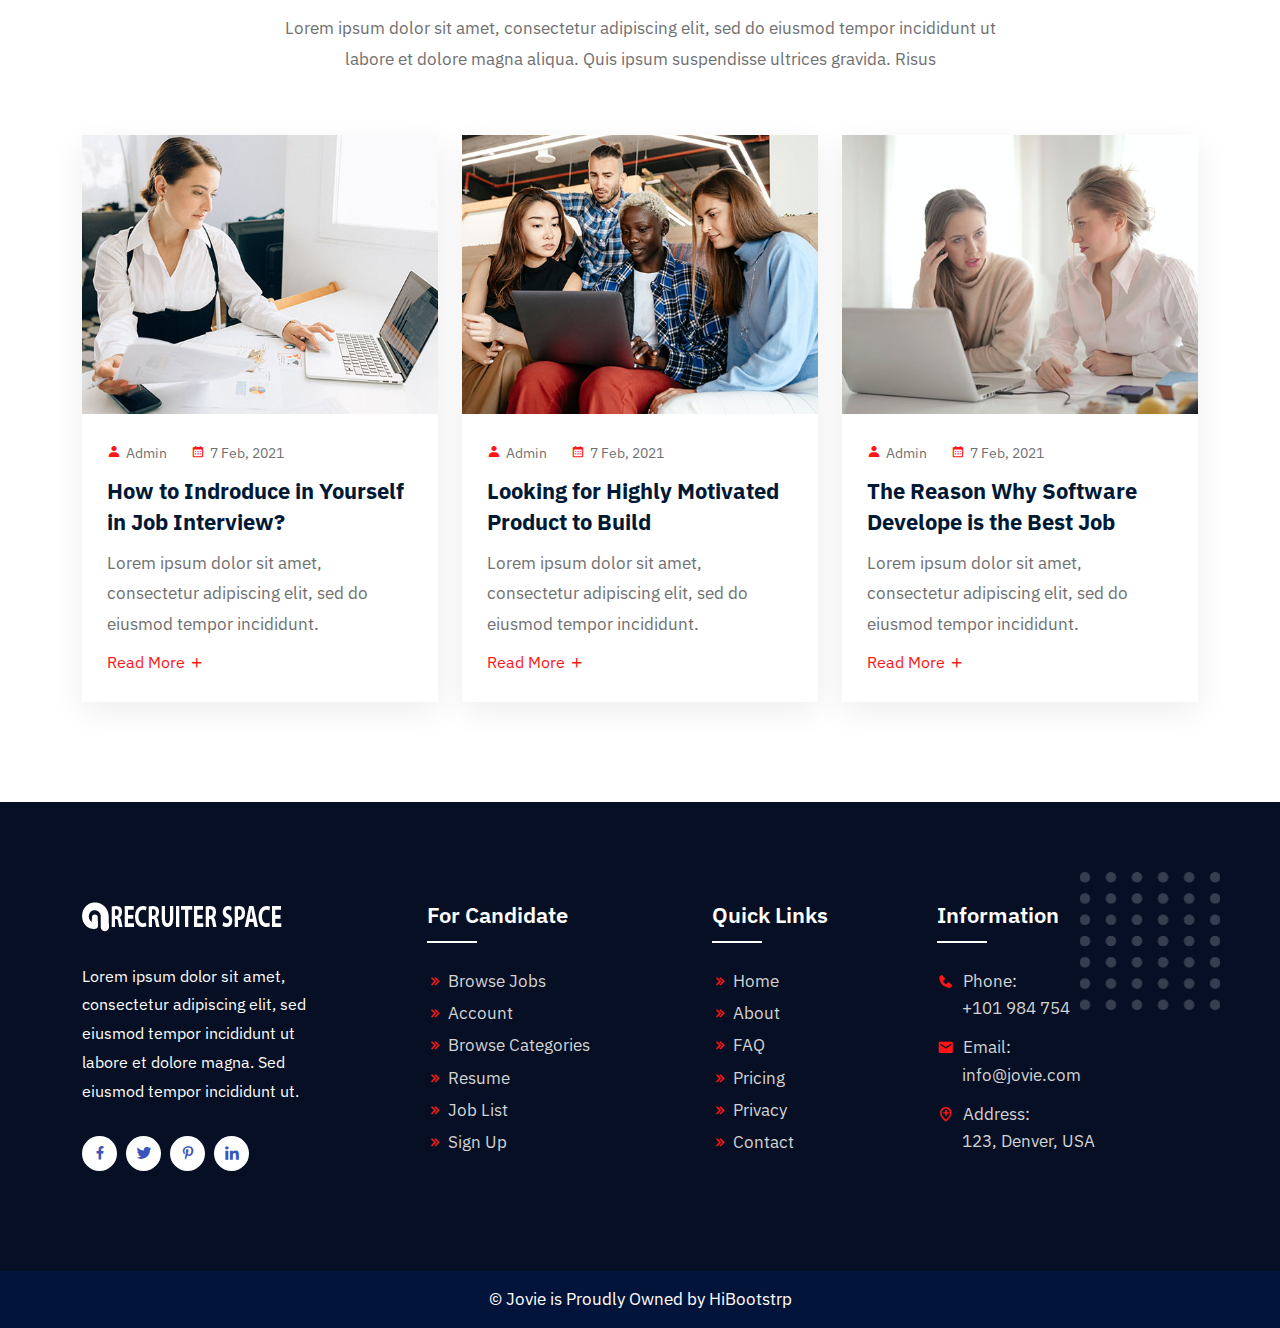
==== commit a7ceade8: "update content" ====
--- a/index.html
+++ b/index.html
@@ -140,7 +140,7 @@
                     <div class="container">
                         <div class="banner-text">
                             <span>Find Jobs, Employment & Career Opportunities</span>
-                            <h1>Job Board for Hiring Creative Designers</h1>
+                           
                             <p>In the ever changing, dynamic and highly unpredictable market environment, we at Recruiters Space understand that it has become a challenging task to recruit and hire right candidate for the right profile and Job. There is cut throat competition amongst the consulting space as the market is experiencing a paradigm shift in recruitment and consulting space. Skill Shortage, high rate of attrition, rapidly changing economic condition, unemployment has made the competition more intense amongst the recruiters.</p> 
                             <p>We at Recruiters Space understand these existing challenges and delivers a need based consulting HR services for your business requirements. Our expertise provides deep insights on existing HR challenges and provides an empathic approach to provide world class services to its business partners. Our experienced pool of HR consultants are focused on providing result oriented services.</p>
                             <div class="theme-btn">
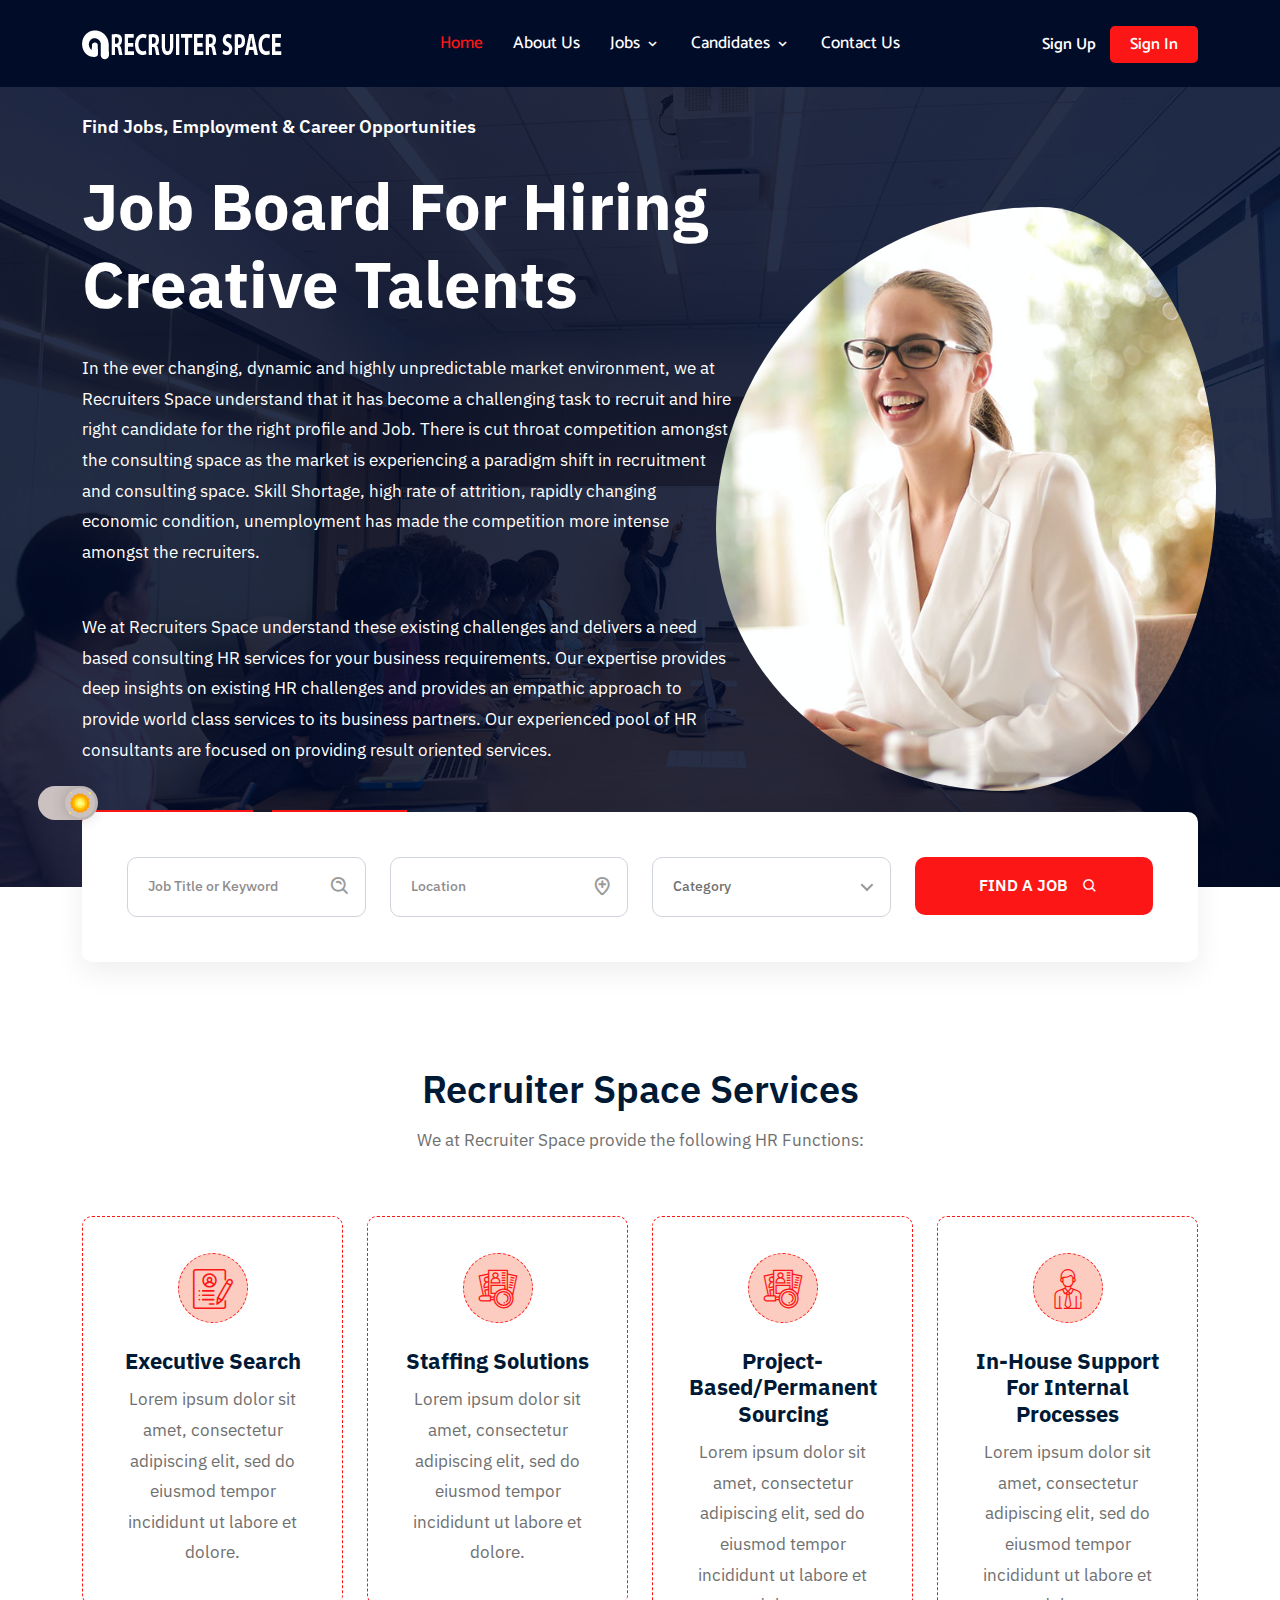
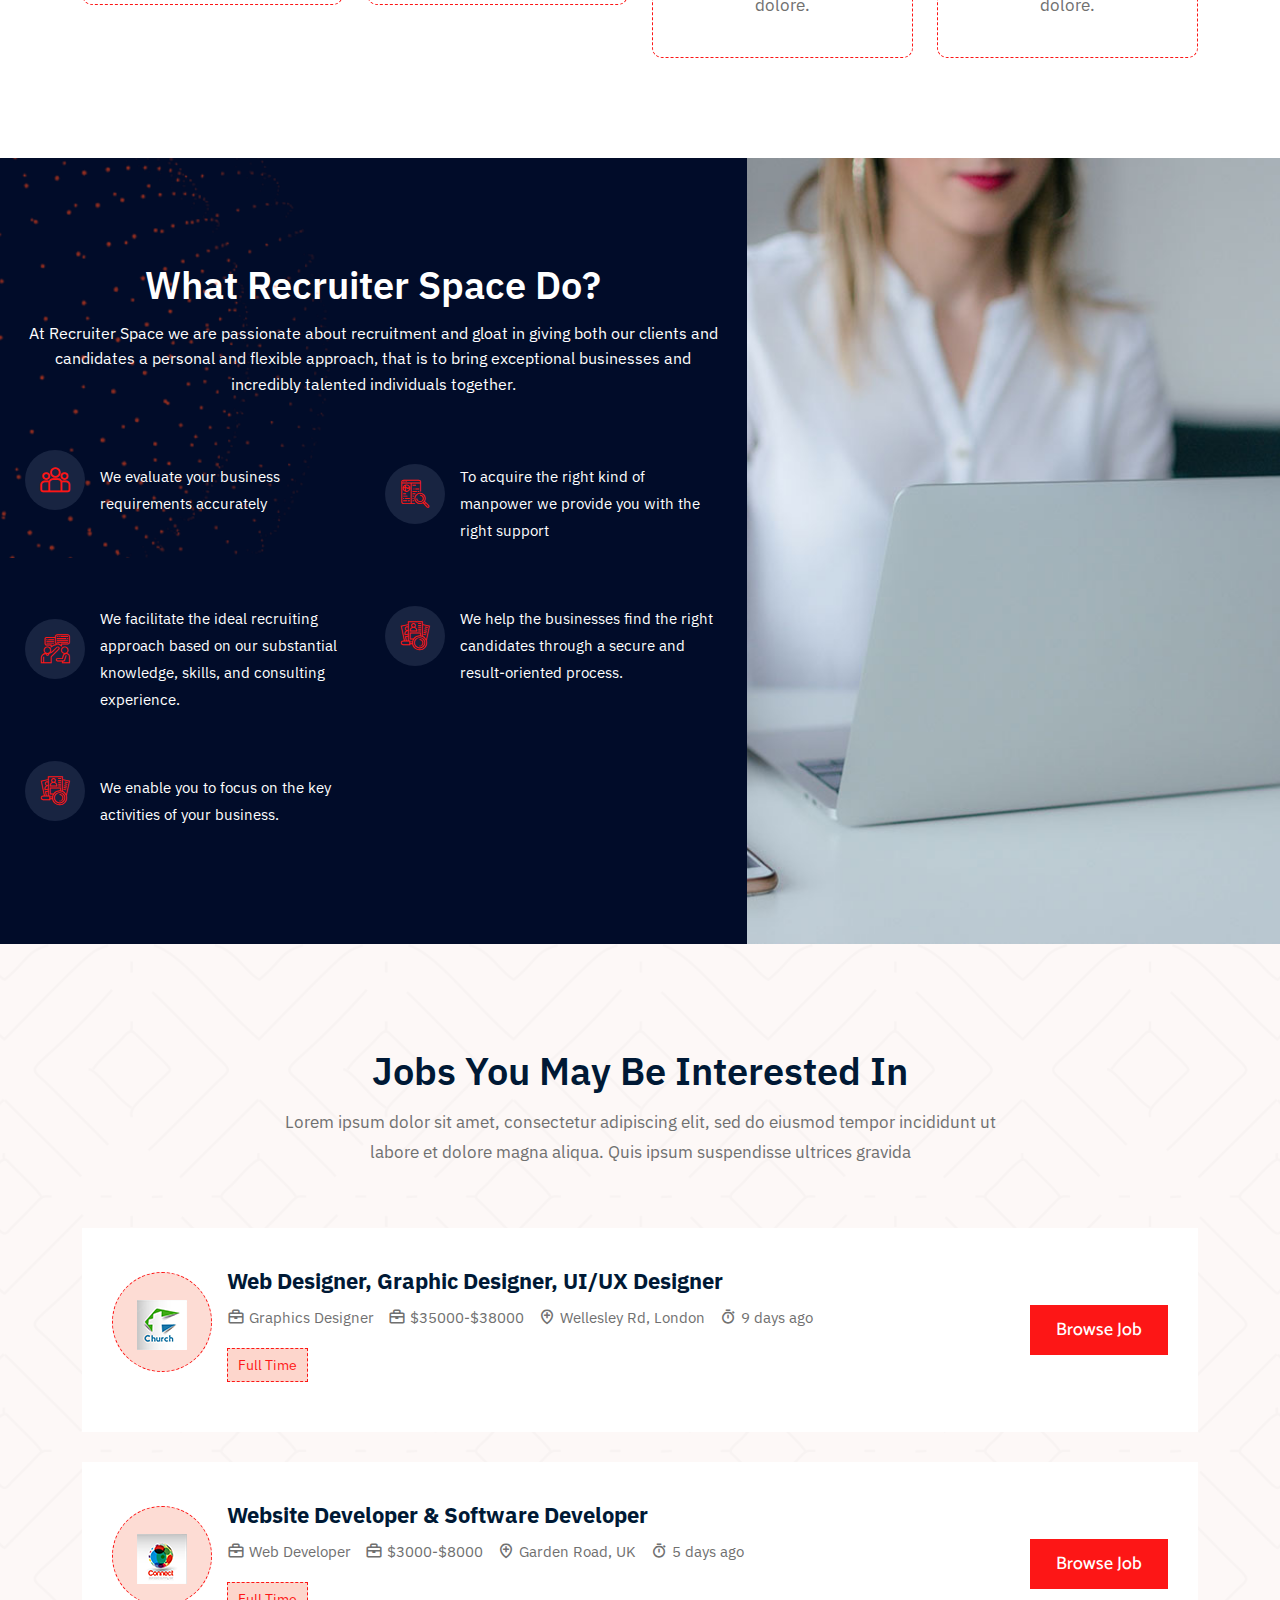
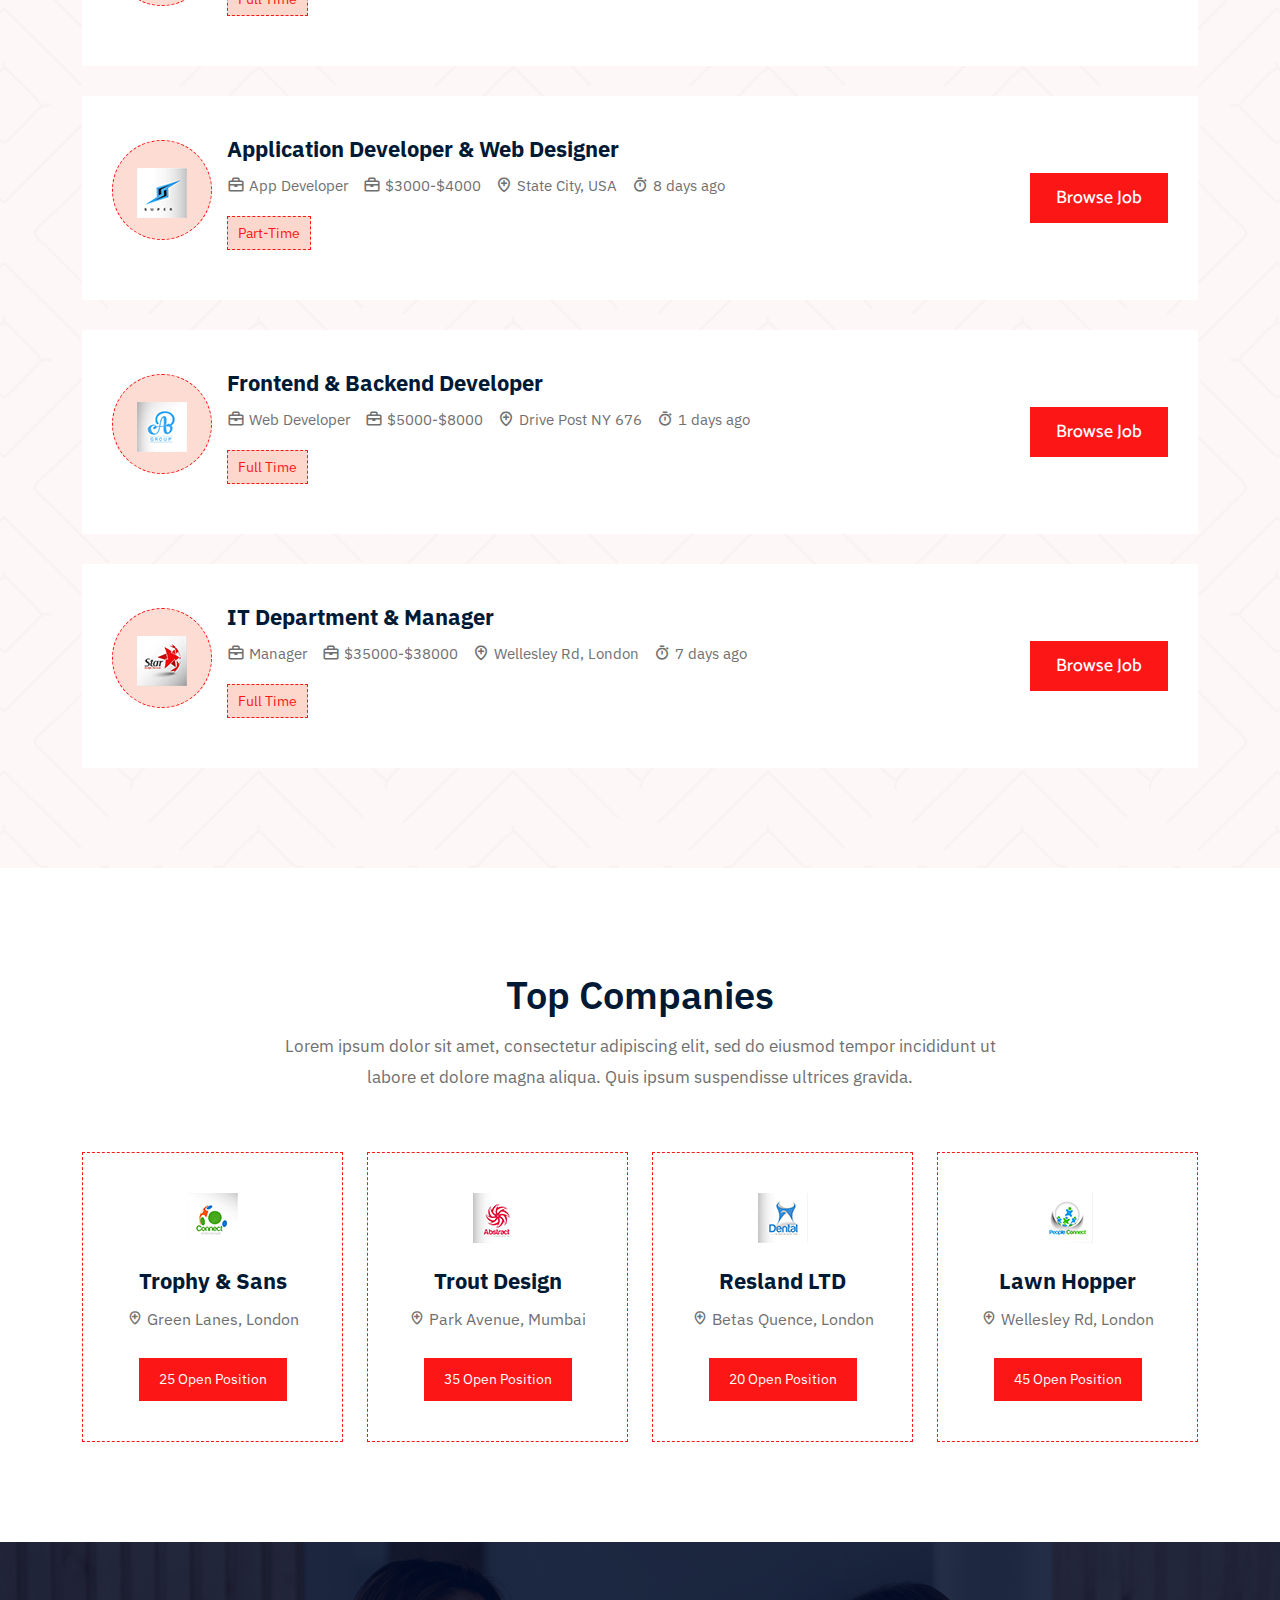
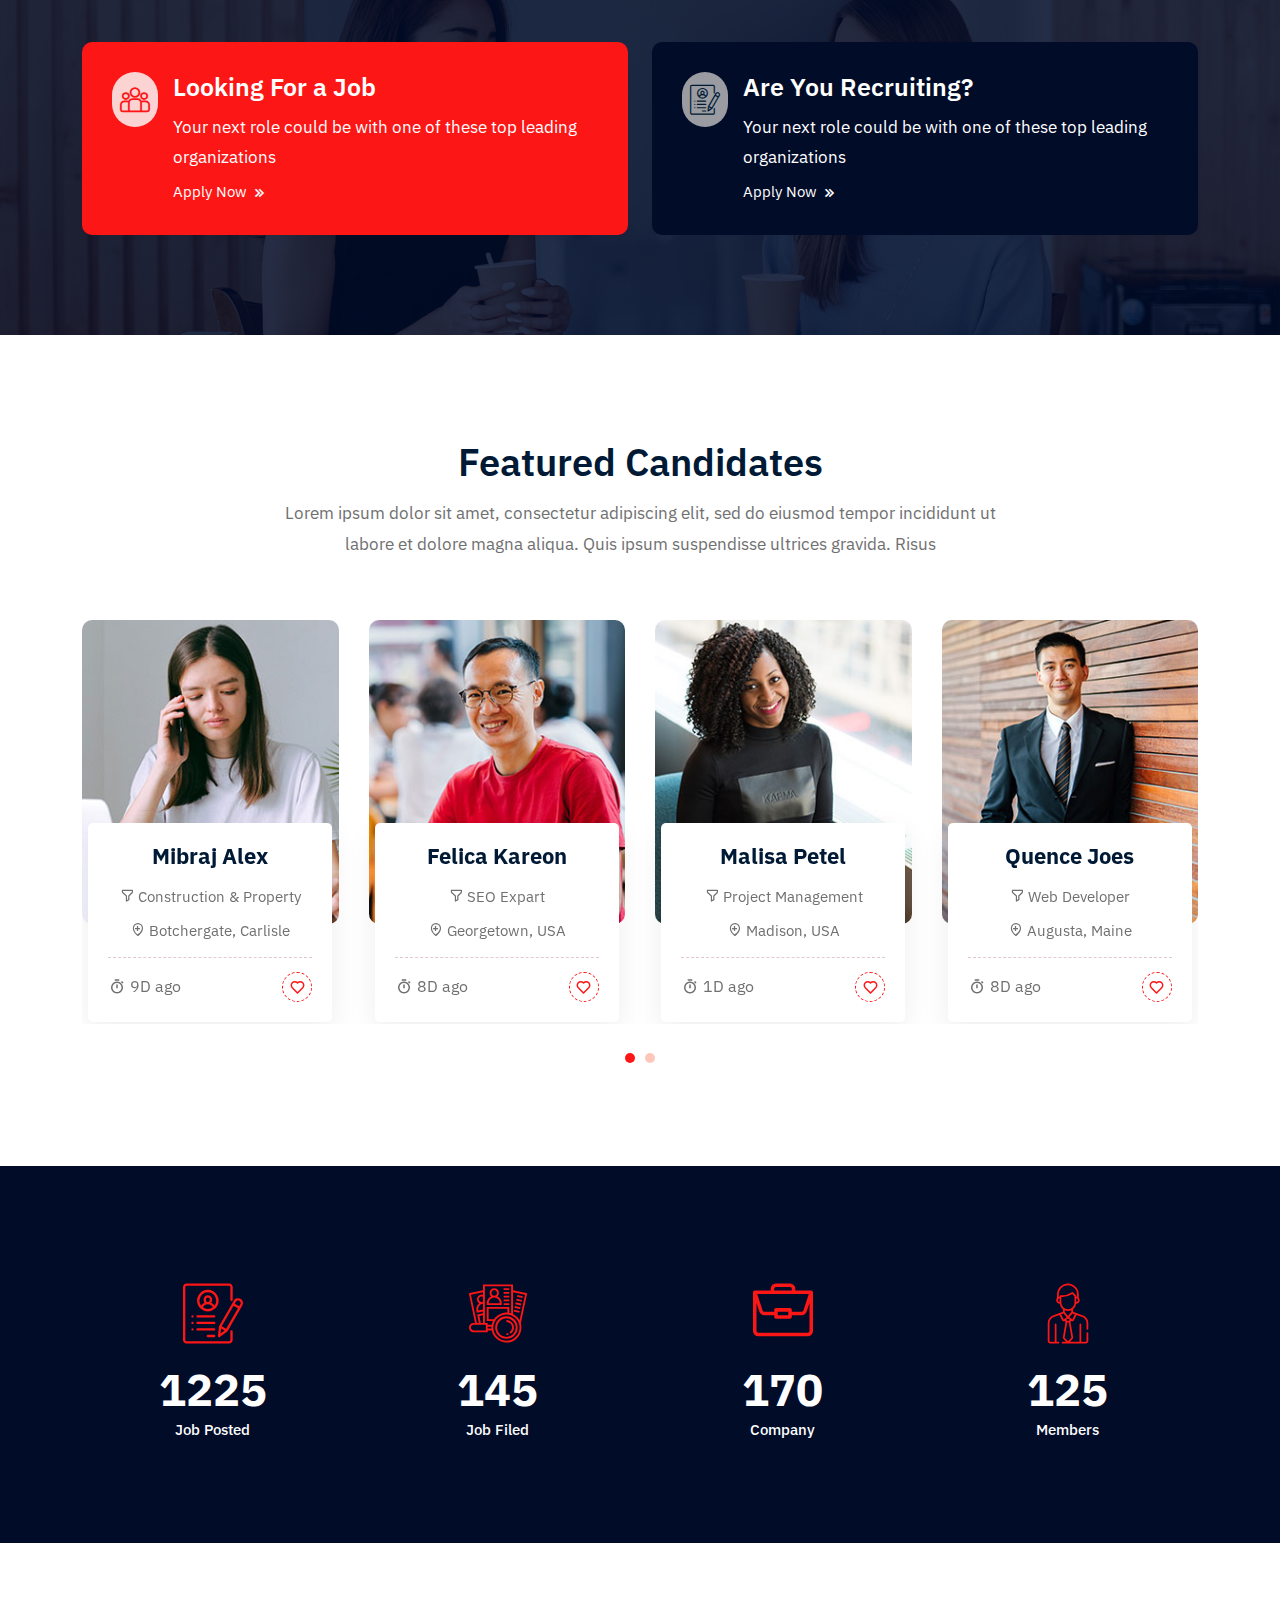
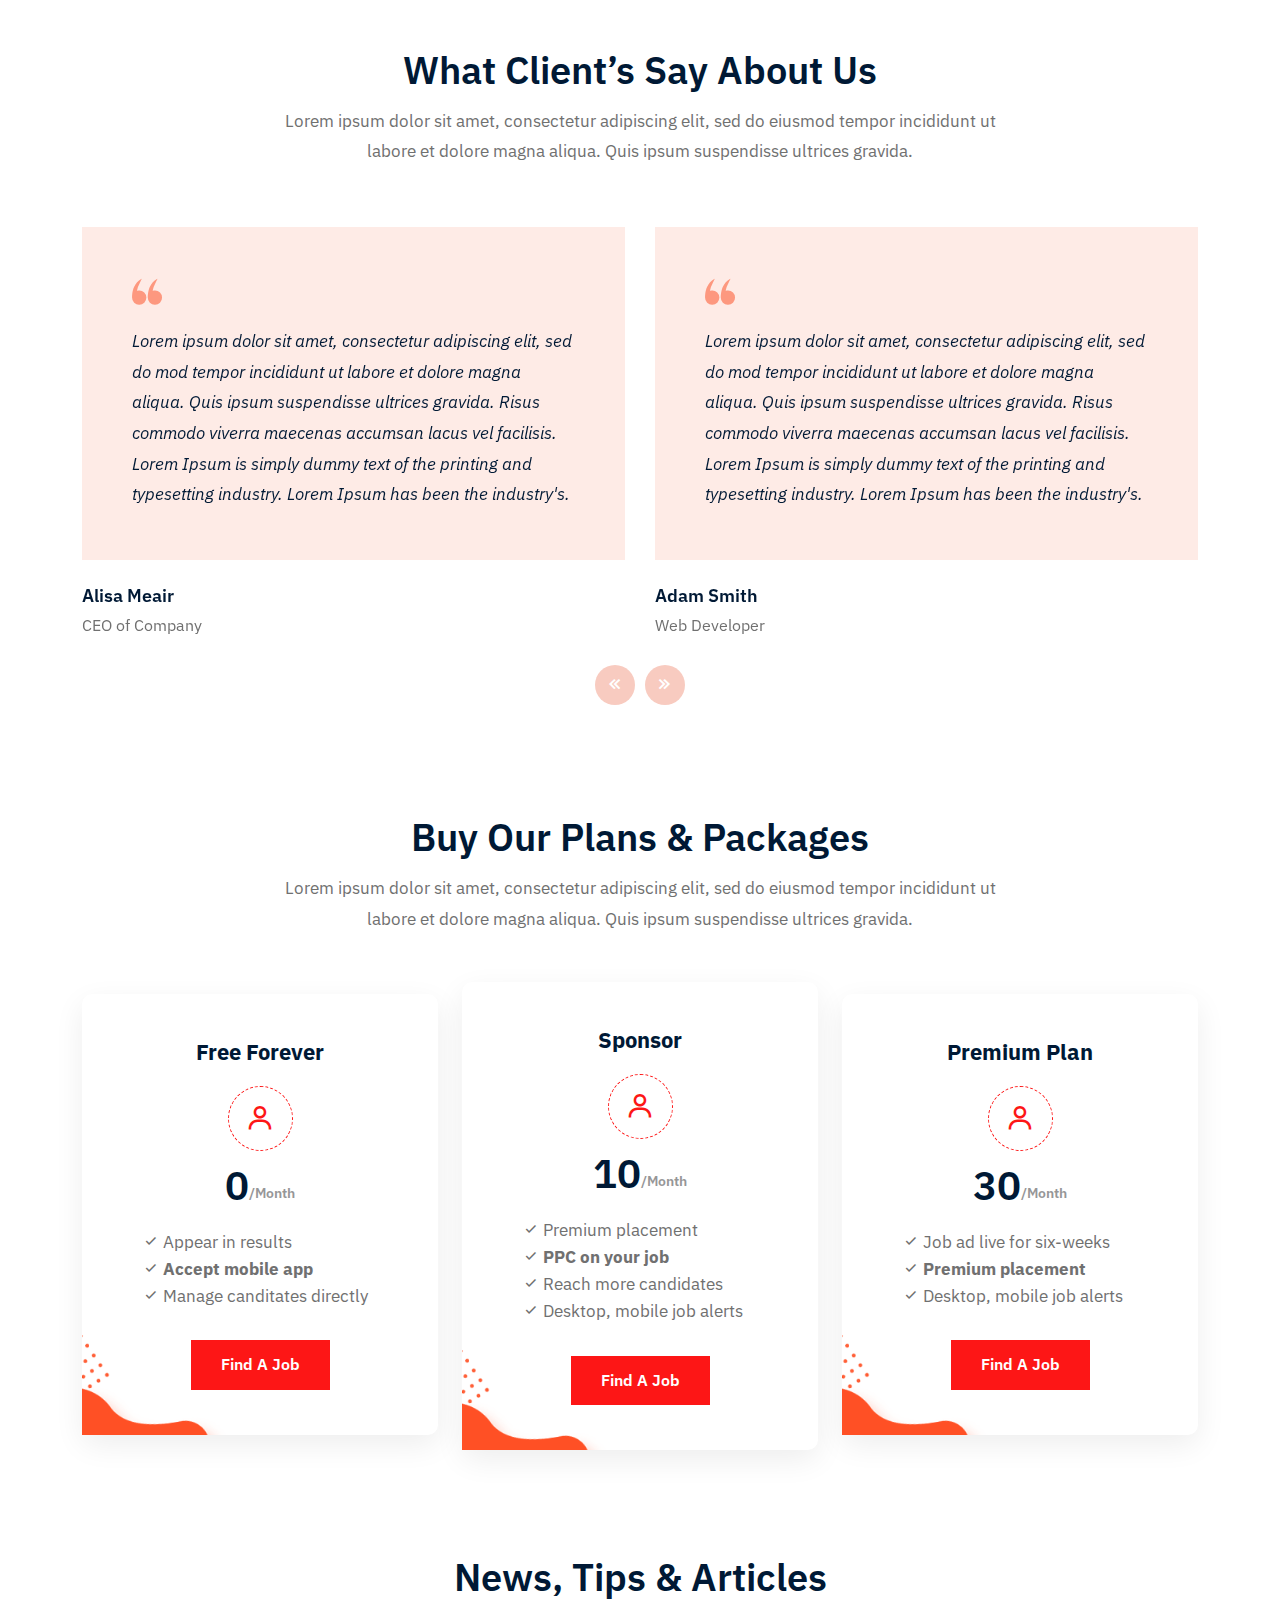
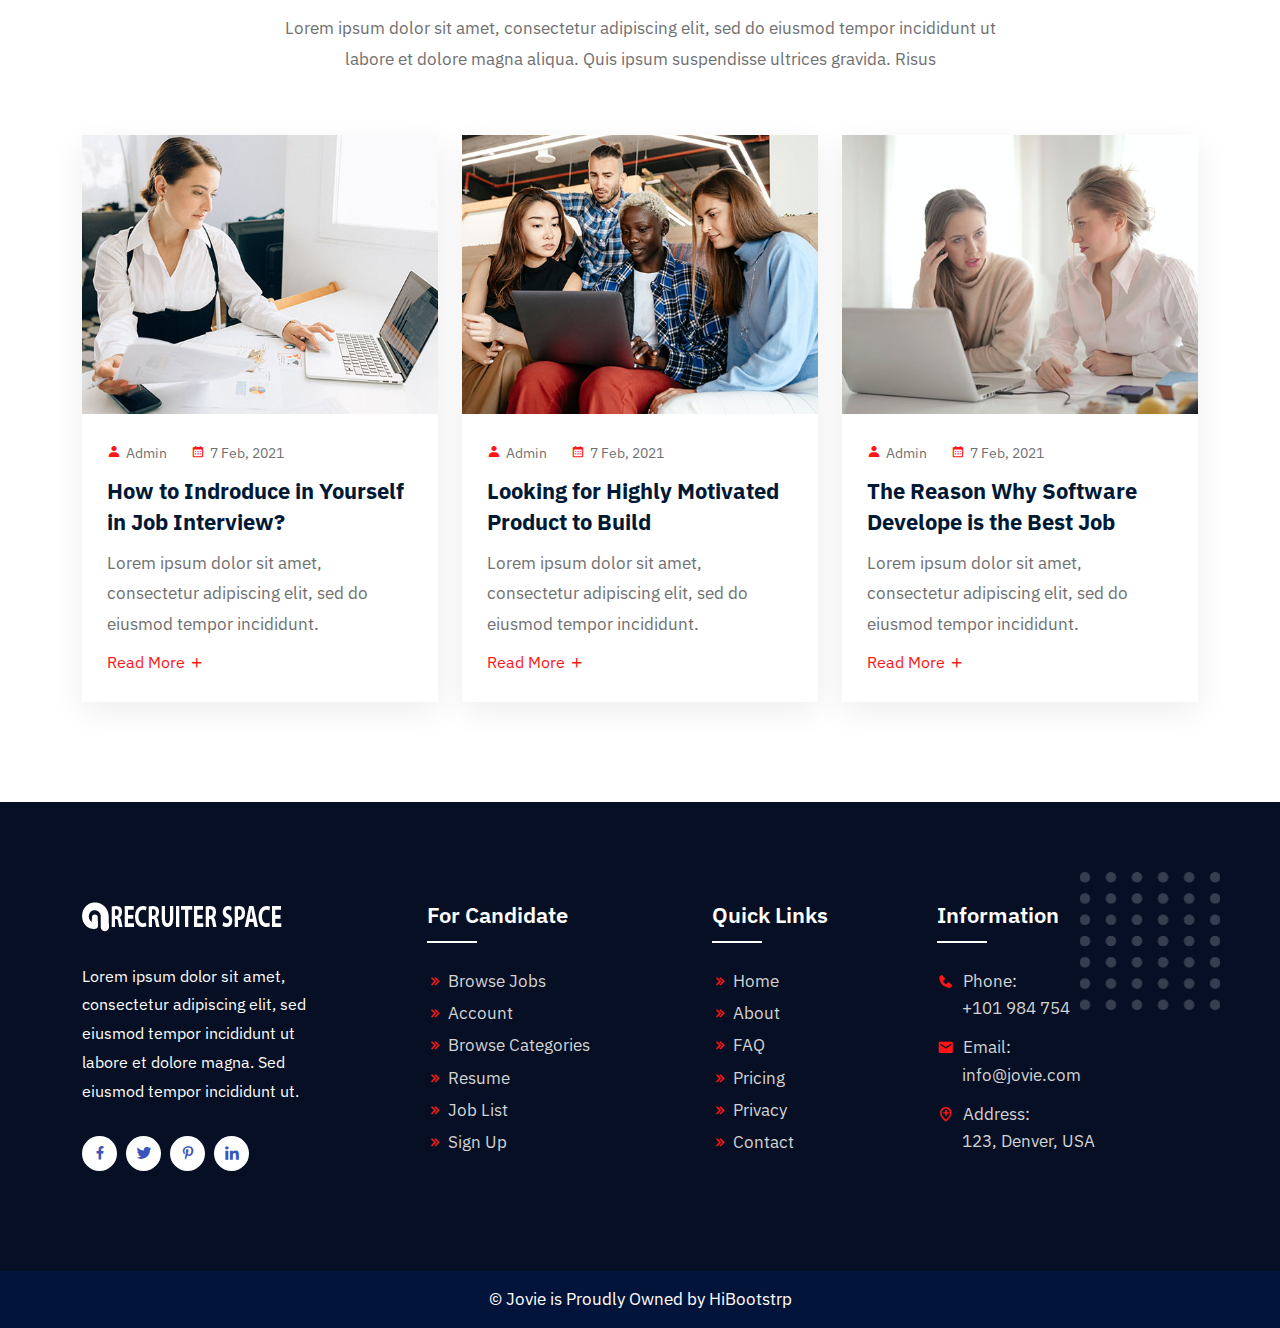
==== commit aadf3474: "update content" ====
--- a/index.html
+++ b/index.html
@@ -140,7 +140,7 @@
                     <div class="container">
                         <div class="banner-text">
                             <span>Find Jobs, Employment & Career Opportunities</span>
-                           
+                            <h1>Job board for hiring creative talents</h1>
                             <p>In the ever changing, dynamic and highly unpredictable market environment, we at Recruiters Space understand that it has become a challenging task to recruit and hire right candidate for the right profile and Job. There is cut throat competition amongst the consulting space as the market is experiencing a paradigm shift in recruitment and consulting space. Skill Shortage, high rate of attrition, rapidly changing economic condition, unemployment has made the competition more intense amongst the recruiters.</p> 
                             <p>We at Recruiters Space understand these existing challenges and delivers a need based consulting HR services for your business requirements. Our expertise provides deep insights on existing HR challenges and provides an empathic approach to provide world class services to its business partners. Our experienced pool of HR consultants are focused on providing result oriented services.</p>
                             <div class="theme-btn">
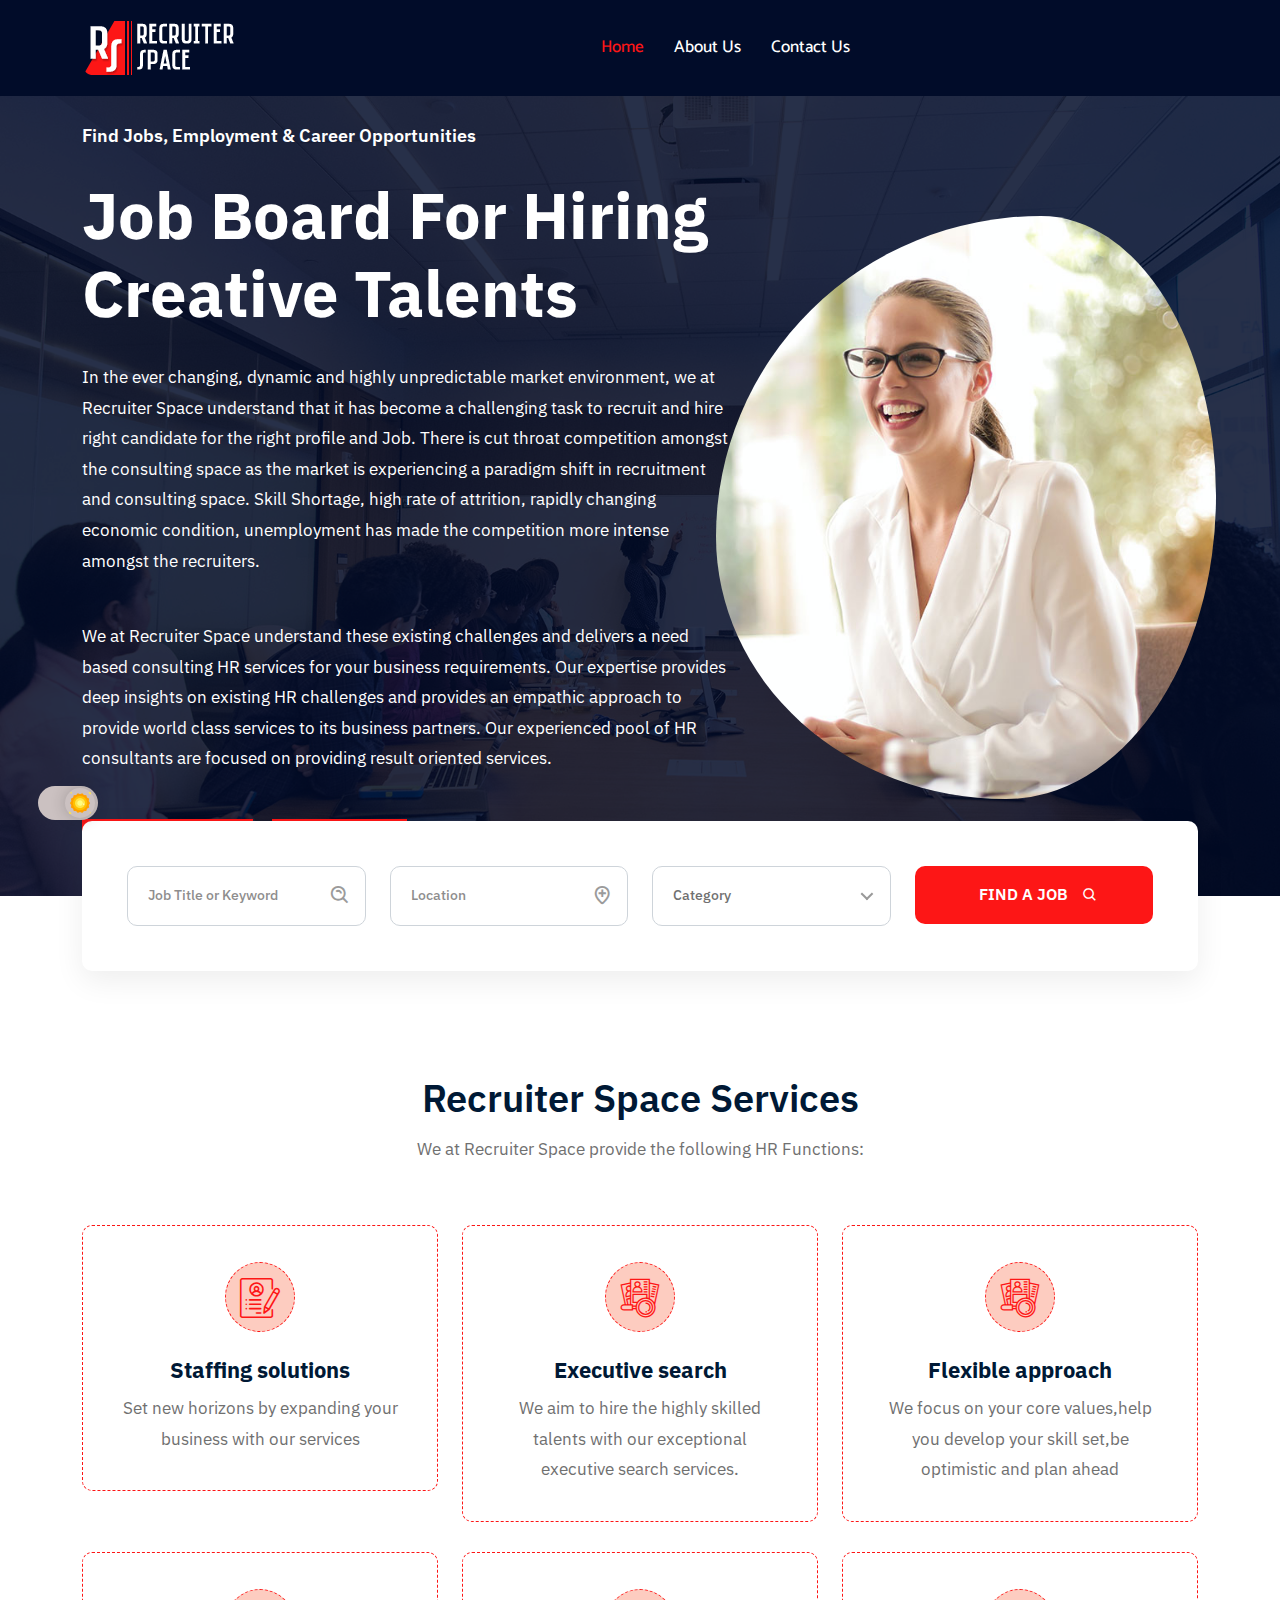
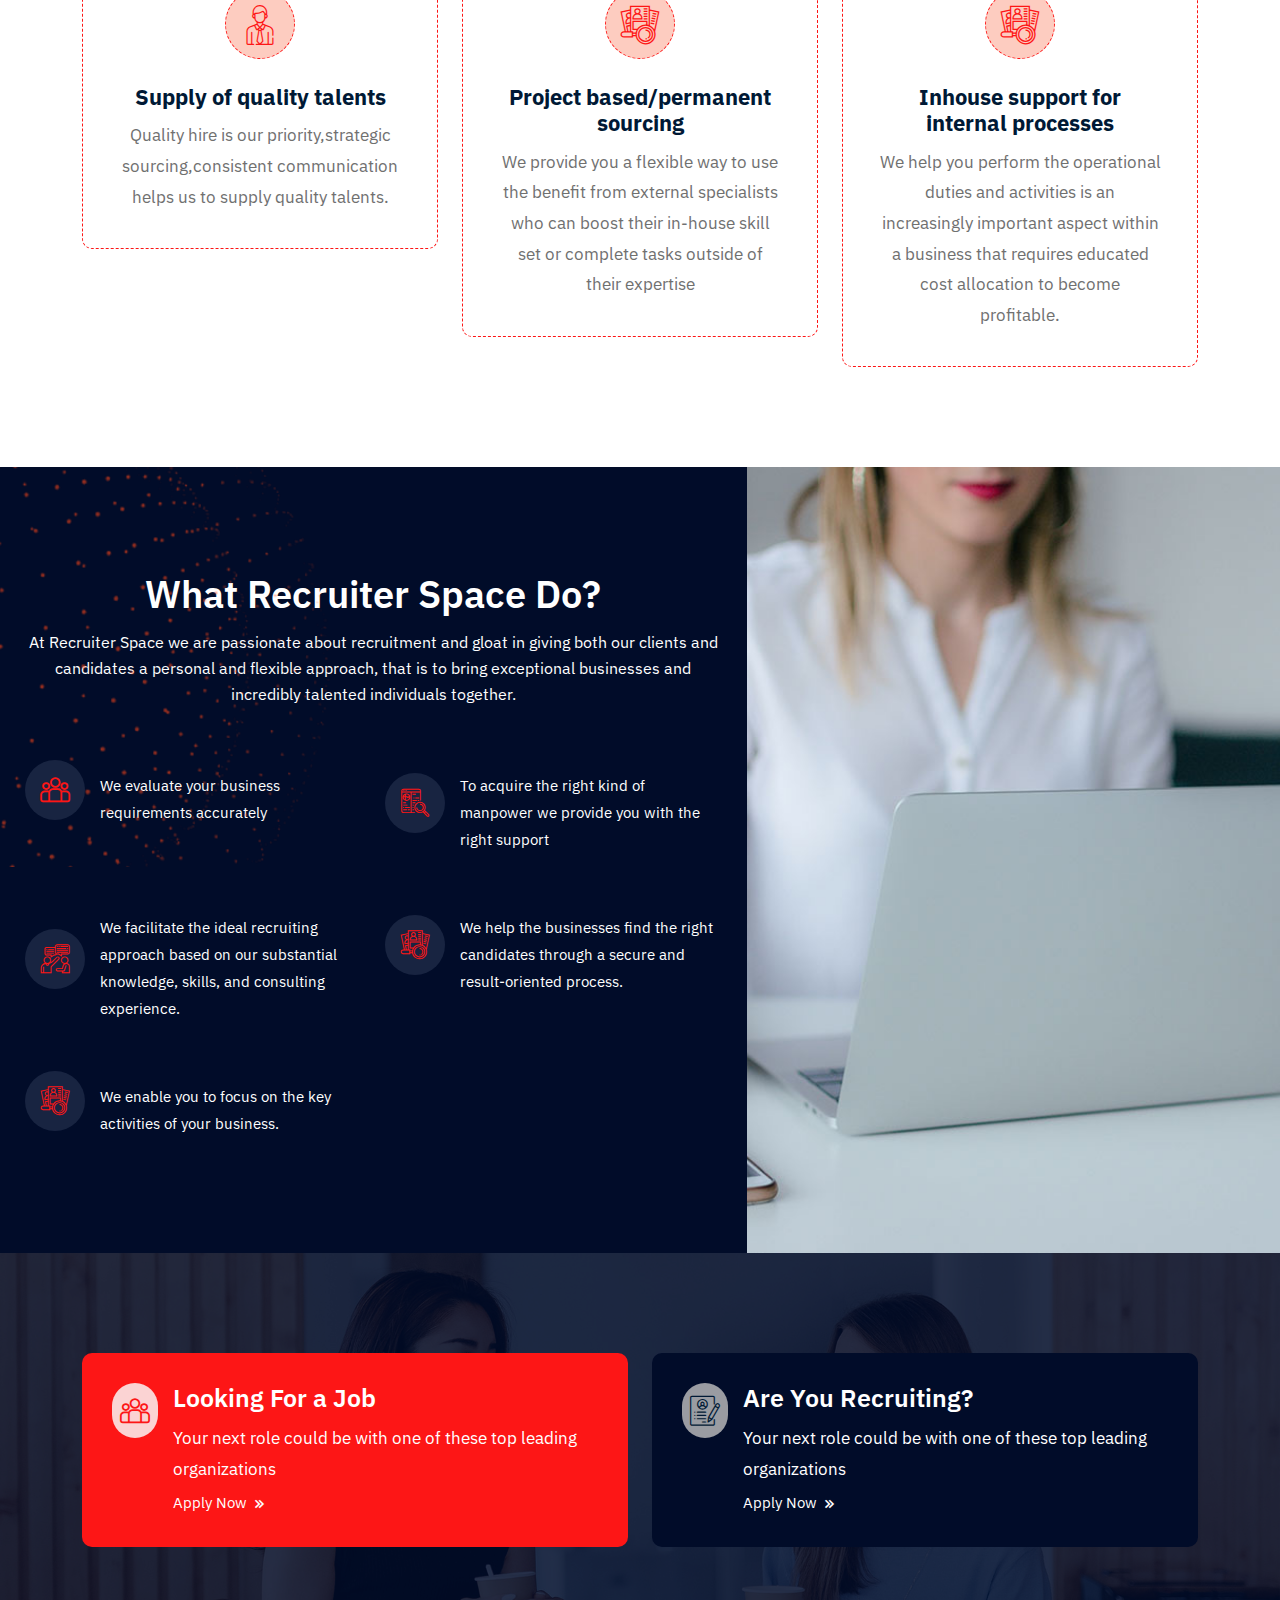
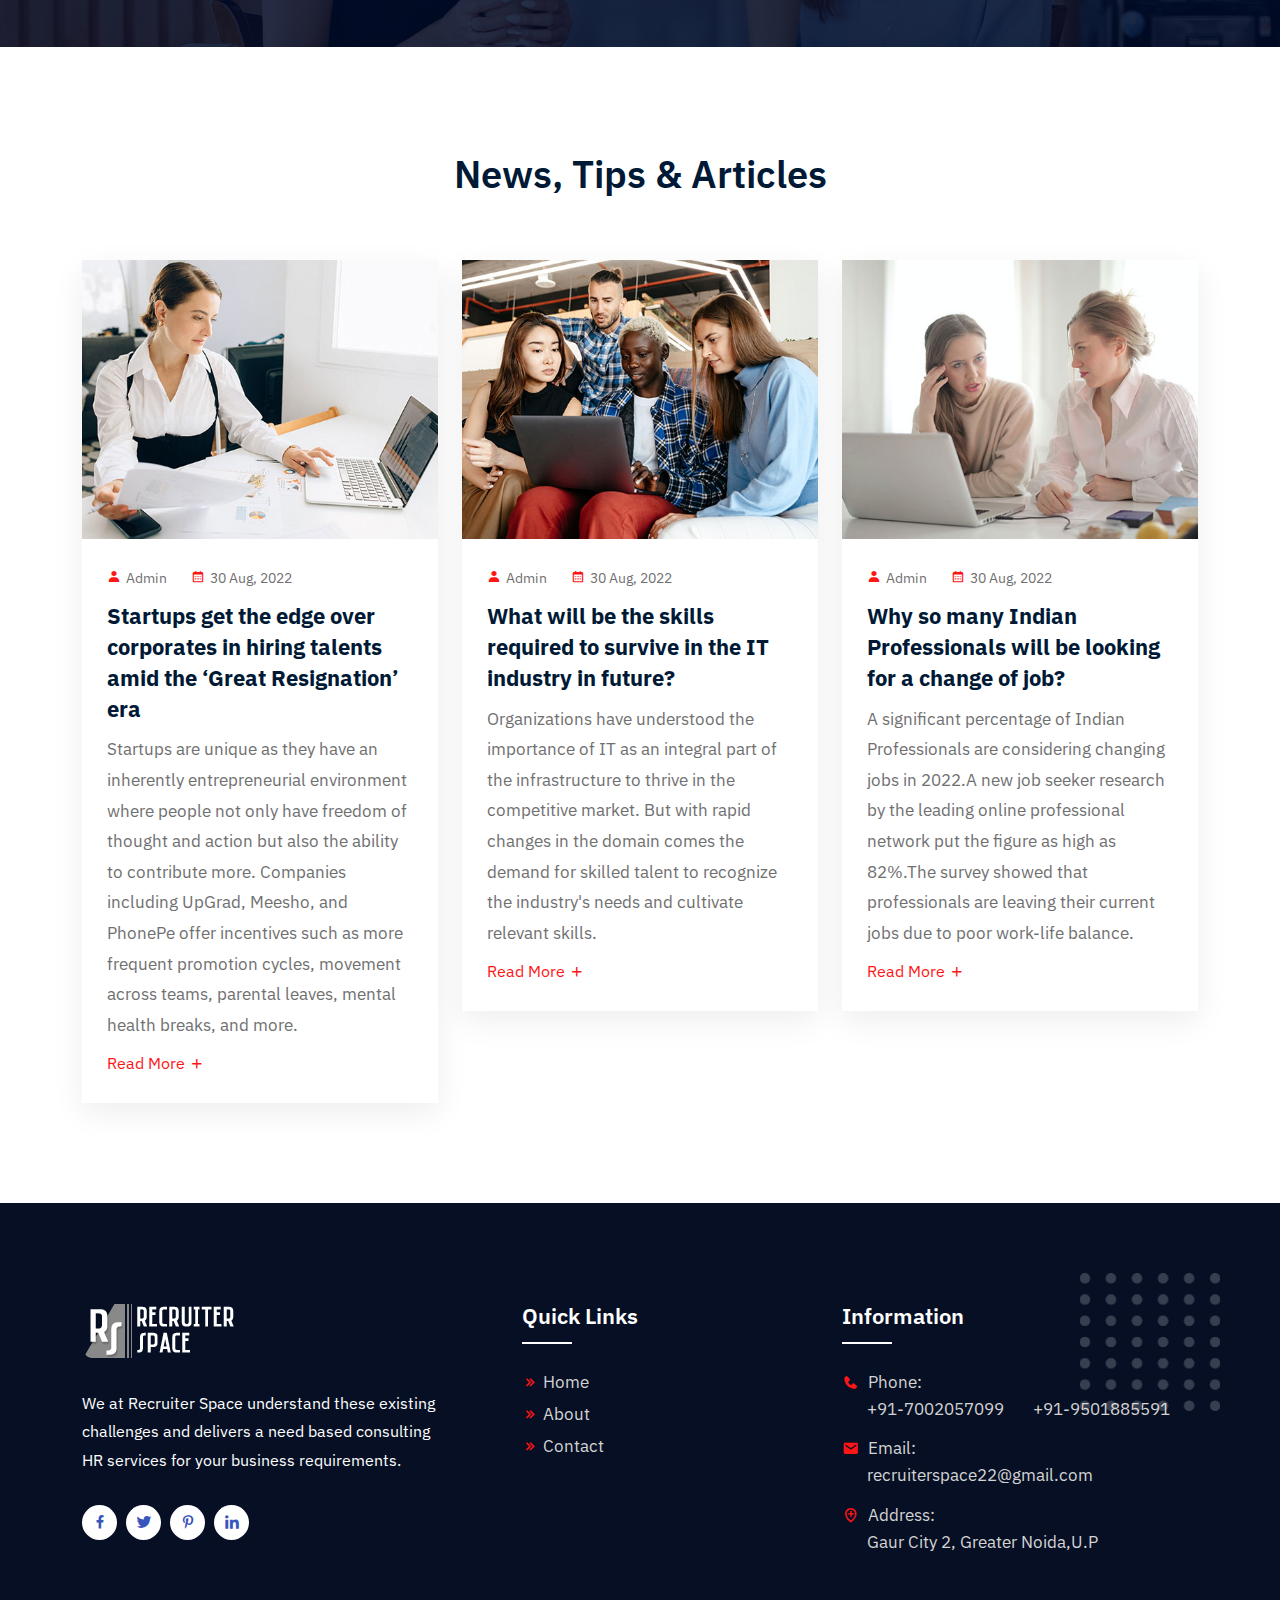
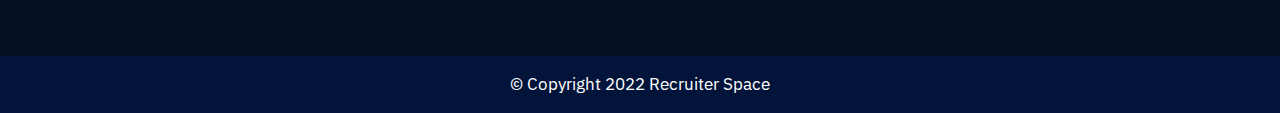
==== commit 80b7d76d: "update content final" ====
--- a/index.html
+++ b/index.html
@@ -66,7 +66,7 @@
             <!-- Menu For Mobile Device -->
             <div class="mobile-nav">
                 <a href="index.html" class="logo">
-                    <img src="assets/img/logo.png" alt="logo">
+                    <img src="assets/img/rs-logo.png" alt="logo">
                 </a>
             </div>
         
@@ -75,7 +75,7 @@
                 <div class="container">
                     <nav class="navbar navbar-expand-lg navbar-light">
                         <a class="navbar-brand" href="index.html">
-                            <img src="assets/img/logo.png" alt="logo">
+                            <img src="assets/img/rs-logo.png" alt="logo">
                         </a>
                         <div class="collapse navbar-collapse mean-menu" id="navbarSupportedContent">
                             <ul class="navbar-nav m-auto">
@@ -85,7 +85,7 @@
                                 <li class="nav-item">
                                     <a href="about.html" class="nav-link">About Us</a>
                                 </li>
-                                <li class="nav-item">
+                                <li class="nav-item" style="display:none">
                                     <a href="#" class="nav-link dropdown-toggle">Jobs</a>
 
                                     <ul class="dropdown-menu">
@@ -106,7 +106,7 @@
                                         </li>
                                     </ul>
                                 </li>                
-                                <li class="nav-item">
+                                <li class="nav-item" style="display:none">
                                     <a href="#" class="nav-link dropdown-toggle">Candidates</a>
                                     <ul class="dropdown-menu">
                                         <li class="nav-item">
@@ -122,7 +122,7 @@
                                 </li>
                             </ul>
 
-                            <div class="other-option">
+                            <div class="other-option" style="display:none">
                                 <a href="sign-up.html" class="signup-btn">Sign Up</a>
                                 <a href="sign-in.html" class="signin-btn">Sign In</a>
                             </div>
@@ -141,8 +141,8 @@
                         <div class="banner-text">
                             <span>Find Jobs, Employment & Career Opportunities</span>
                             <h1>Job board for hiring creative talents</h1>
-                            <p>In the ever changing, dynamic and highly unpredictable market environment, we at Recruiters Space understand that it has become a challenging task to recruit and hire right candidate for the right profile and Job. There is cut throat competition amongst the consulting space as the market is experiencing a paradigm shift in recruitment and consulting space. Skill Shortage, high rate of attrition, rapidly changing economic condition, unemployment has made the competition more intense amongst the recruiters.</p> 
-                            <p>We at Recruiters Space understand these existing challenges and delivers a need based consulting HR services for your business requirements. Our expertise provides deep insights on existing HR challenges and provides an empathic approach to provide world class services to its business partners. Our experienced pool of HR consultants are focused on providing result oriented services.</p>
+                            <p>In the ever changing, dynamic and highly unpredictable market environment, we at Recruiter Space understand that it has become a challenging task to recruit and hire right candidate for the right profile and Job. There is cut throat competition amongst the consulting space as the market is experiencing a paradigm shift in recruitment and consulting space. Skill Shortage, high rate of attrition, rapidly changing economic condition, unemployment has made the competition more intense amongst the recruiters.</p> 
+                            <p>We at Recruiter Space understand these existing challenges and delivers a need based consulting HR services for your business requirements. Our expertise provides deep insights on existing HR challenges and provides an empathic approach to provide world class services to its business partners. Our experienced pool of HR consultants are focused on providing result oriented services.</p>
                             <div class="theme-btn">
                                 <a href="#" class="default-btn">Upload your CV</a>
                                 <a href="contact.html" class="default-btn">Contact Us</a>
@@ -210,37 +210,51 @@
                 </div>
 
                 <div class="row">
-                    <div class="col-lg-3 col-sm-6">
+                    <div class="col-lg-4 col-sm-6">
                         <div class="choose-card">
                             <i class="flaticon-resume"></i>
-                            <h3>Executive Search</h3>
-                            <p>Lorem ipsum dolor sit amet, consectetur adipiscing elit, sed do eiusmod tempor incididunt ut labore et dolore.</p>
-                        </div>
-                    </div>
-
-                    <div class="col-lg-3 col-sm-6">
+                            <h3>Staffing solutions</h3>
+                            <p>Set new horizons by expanding your business with our services</p>
+                        </div>
+                    </div>
+
+                    <div class="col-lg-4 col-sm-6">
                         <div class="choose-card">
                             <i class="flaticon-recruitment"></i>
-                            <h3>Staffing Solutions</h3>
-                            <p>Lorem ipsum dolor sit amet, consectetur adipiscing elit, sed do eiusmod tempor incididunt ut labore et dolore.</p>
-                        </div>
-                    </div>
-
-                    <div class="col-lg-3 col-sm-6">
+                            <h3>Executive search</h3>
+                            <p>We aim to hire the highly skilled talents with our exceptional executive search services.</p>
+                        </div>
+                    </div>
+                    <div class="col-lg-4 col-sm-6">
                         <div class="choose-card">
                             <i class="flaticon-recruitment"></i>
-                            <h3>Project-Based/Permanent Sourcing</h3>
-                            <p>Lorem ipsum dolor sit amet, consectetur adipiscing elit, sed do eiusmod tempor incididunt ut labore et dolore.</p>
-                        </div>
-                    </div>
-
-                    <div class="col-lg-3 col-sm-6 offset-sm-3 offset-lg-0">
+                            <h3>Flexible approach</h3>
+                            <p>We focus on your core values,help you develop your skill set,be optimistic and plan ahead</p>
+                        </div>
+                    </div>
+                    <div class="col-lg-4 col-sm-6">
                         <div class="choose-card">
                             <i class="flaticon-employee"></i>
-                            <h3>In-House Support For Internal Processes</h3>
-                            <p>Lorem ipsum dolor sit amet, consectetur adipiscing elit, sed do eiusmod tempor incididunt ut labore et dolore.</p>
-                        </div>
-                    </div>
+                            <h3>Supply of quality talents</h3>
+                            <p>Quality hire is our priority,strategic sourcing,consistent communication helps us to supply quality talents.</p>
+                        </div>
+                    </div>
+                    <div class="col-lg-4 col-sm-6">
+                        <div class="choose-card">
+                            <i class="flaticon-recruitment"></i>
+                            <h3>Project based/permanent sourcing</h3>
+                            <p>We provide you a flexible way to use the benefit from external specialists who can boost their in-house skill set or complete tasks outside of their expertise</p>
+                        </div>
+                        
+                    </div>
+                    <div class="col-lg-4 col-sm-6 offset-sm-4 offset-lg-0">
+                        <div class="choose-card">
+                            <i class="flaticon-recruitment"></i>
+                            <h3>Inhouse support for internal processes</h3>
+                            <p>We help you perform the operational duties and activities is an increasingly important aspect within a business that requires educated cost allocation to become profitable.</p>
+                        </div>
+                    </div>
+                    
                 </div>
             </div>
         </section>
@@ -322,7 +336,7 @@
         
 
         <!-- Job Section End -->   
-        <section class="job-style-two pt-100 pb-70">
+        <section class="job-style-two pt-100 pb-70" style="display: none;">
             <div class="container">
                 <div class="section-title text-center">
                     <h2>Jobs You May Be Interested In</h2>
@@ -575,7 +589,7 @@
         <!-- Job Section End -->
 
         <!-- Companies Section Start -->
-        <section class="company-section pt-100 pb-70">
+        <section class="company-section pt-100 pb-70" style="display: none;">
             <div class="container">
                 <div class="section-title text-center">
                     <h2>Top Companies</h2>
@@ -679,7 +693,7 @@
                                     <h5 class="mt-0">Looking For a Job</h5>
                                     <p>Your next role could be with one of these top leading organizations</p>
 
-                                    <a href="job-list.html">
+                                    <a href="contact.html">
                                         Apply Now
                                         <i class='bx bx-chevrons-right'></i>
                                     </a>
@@ -696,7 +710,7 @@
                                     <h5 class="mt-0">Are You Recruiting?</h5>
                                     <p>Your next role could be with one of these top leading organizations</p>
 
-                                    <a href="post-job.html">
+                                    <a href="contact.html">
                                         Apply Now
                                         <i class='bx bx-chevrons-right'></i>
                                     </a>
@@ -710,7 +724,7 @@
         <!-- Job Info Section End -->
 
         <!-- Candidate Section Start -->
-        <section class="candidate-section ptb-100">
+        <section class="candidate-section ptb-100" style="display: none;">
             <div class="container">
                 <div class="section-title text-center">
                     <h2>Featured Candidates</h2>
@@ -995,7 +1009,7 @@
         <!-- Candidate Section End -->
 
         <!-- Counter Section Start -->
-        <div class="counter-section pt-100 pb-70">
+        <div class="counter-section pt-100 pb-70" style="display: none;"> 
             <div class="container">
                 <div class="row counter-area">
                     <div class="col-lg-3 col-6">
@@ -1035,7 +1049,7 @@
         <!-- Counter Section End --> 
 
         <!-- Testimonial Section Start -->
-        <div class="testimonial-style-two ptb-100">
+        <div class="testimonial-style-two ptb-100" style="display: none;">
             <div class="container">
                 <div class="section-title text-center">
                     <h2>What Client’s Say About Us</h2>
@@ -1086,7 +1100,7 @@
         <!-- Testimonial Section End --> 
 
         <!-- Pricing Section Start -->
-        <section class="pricing-section pb-70">
+        <section class="pricing-section pb-70" style="display: none;">
             <div class="container">
                 <div class="section-title text-center">
                     <h2>Buy Our Plans & Packages</h2>
@@ -1196,11 +1210,11 @@
         <!-- Pricing Section End -->
 
         <!-- Blog Section Start -->
-        <section class="blog-section pb-70">
+        <section class="blog-section pb-70 pt-100">
             <div class="container">
                 <div class="section-title text-center">
                     <h2>News, Tips & Articles</h2>
-                    <p>Lorem ipsum dolor sit amet, consectetur adipiscing elit, sed do eiusmod tempor incididunt ut labore et dolore magna aliqua. Quis ipsum suspendisse ultrices gravida. Risus</p>
+                    
                 </div>
 
                 <div class="row">
@@ -1219,18 +1233,18 @@
                                     </li>
                                     <li>
                                         <i class='bx bx-calendar'></i>
-                                        7 Feb, 2021
+                                        30 Aug, 2022
                                     </li>
                                 </ul>
 
                                 <h3>
-                                    <a href="blog-details.html">
-                                        How to Indroduce in Yourself in Job Interview?
+                                    <a href="#">
+                                        Startups get the edge over corporates in hiring talents amid the ‘Great Resignation’ era
                                     </a>
                                 </h3>
-                                <p>Lorem ipsum dolor sit amet, consectetur adipiscing elit, sed do eiusmod tempor incididunt.</p>
-
-                                <a href="blog-details.html" class="blog-btn">
+                                <p>Startups are unique as they have an inherently entrepreneurial environment where people not only have freedom of thought and action but also the ability to contribute more. Companies including UpGrad, Meesho, and PhonePe offer incentives such as more frequent promotion cycles, movement across teams, parental leaves, mental health breaks, and more.</p>
+
+                                <a href="#" class="blog-btn">
                                     Read More
                                     <i class='bx bx-plus bx-spin'></i>
                                 </a>
@@ -1241,7 +1255,7 @@
                     <div class="col-lg-4 col-sm-6">
                         <div class="blog-card">
                             <div class="blog-img">
-                                <a href="blog-details.html">
+                                <a href="#">
                                     <img src="assets/img/blog/2.jpg" alt="blog image">
                                 </a>
                             </div>
@@ -1253,18 +1267,18 @@
                                     </li>
                                     <li>
                                         <i class='bx bx-calendar'></i>
-                                        7 Feb, 2021
+                                        30 Aug, 2022
                                     </li>
                                 </ul>
 
                                 <h3>
-                                    <a href="blog-details.html">
-                                        Looking for Highly Motivated Product to Build
+                                    <a href="#">
+                                        What will be the skills required to survive in the IT industry in future?
                                     </a>
                                 </h3>
-                                <p>Lorem ipsum dolor sit amet, consectetur adipiscing elit, sed do eiusmod tempor incididunt.</p>
-
-                                <a href="blog-details.html" class="blog-btn">
+                                <p>Organizations have understood the importance of IT as an integral part of the infrastructure to thrive in the competitive market. But with rapid changes in the domain comes the demand for skilled talent to recognize the industry's needs and cultivate relevant skills.</p>
+
+                                <a href="#" class="blog-btn">
                                     Read More
                                     <i class='bx bx-plus bx-spin'></i>
                                 </a>
@@ -1275,7 +1289,7 @@
                     <div class="col-lg-4 col-sm-6 offset-sm-3 offset-lg-0">
                         <div class="blog-card">
                             <div class="blog-img">
-                                <a href="blog-details.html">
+                                <a href="#">
                                     <img src="assets/img/blog/3.jpg" alt="blog image">
                                 </a>
                             </div>
@@ -1287,18 +1301,18 @@
                                     </li>
                                     <li>
                                         <i class='bx bx-calendar'></i>
-                                        7 Feb, 2021
+                                        30 Aug, 2022
                                     </li>
                                 </ul>
 
                                 <h3>
-                                    <a href="blog-details.html">
-                                        The Reason Why Software Develope is the Best Job
+                                    <a href="#">
+                                        Why so many Indian Professionals will be looking for a change of job?
                                     </a>
                                 </h3>
-                                <p>Lorem ipsum dolor sit amet, consectetur adipiscing elit, sed do eiusmod tempor incididunt.</p>
-
-                                <a href="blog-details.html" class="blog-btn">
+                                <p>A significant percentage of Indian Professionals are considering changing jobs in 2022.A new job seeker research by the leading online professional network put the figure as high as 82%.The survey showed that professionals are leaving their current jobs due to poor work-life balance.</p>
+
+                                <a href="#" class="blog-btn">
                                     Read More
                                     <i class='bx bx-plus bx-spin'></i>
                                 </a>
@@ -1314,15 +1328,15 @@
 		<footer class="footer-area pt-100 pb-70">
 			<div class="container">
 				<div class="row">
-					<div class="col-lg-3 col-sm-6">
+					<div class="col-lg-4 col-sm-6">
 						<div class="footer-widget">
 							<div class="footer-logo">
 								<a href="index.html">
-									<img src="assets/img/logo.png" alt="logo">
+									<img src="assets/img/rs-logo-footer.png" alt="logo">
 								</a>
 							</div>
 
-							<p>Lorem ipsum dolor sit amet, consectetur adipiscing elit, sed eiusmod tempor incididunt ut labore et dolore magna. Sed eiusmod tempor incididunt ut.</p>
+							<p>We at Recruiter Space understand these existing challenges and delivers a need based consulting HR services for your business requirements. </p>
 
 							<div class="footer-social">
 								<a href="#" target="_blank"><i class='bx bxl-facebook'></i></a>
@@ -1333,7 +1347,7 @@
 						</div>
 					</div>
 
-					<div class="col-lg-3 col-sm-6">
+					<div class="col-lg-3 col-sm-6" style="display: none">
 						<div class="footer-widget pl-60">
 							<h3>For Candidate</h3>
 							<ul>
@@ -1377,7 +1391,7 @@
 						</div>
 					</div>
 
-					<div class="col-lg-3 col-sm-6">
+					<div class="col-lg-4 col-sm-6">
 						<div class="footer-widget pl-60">
 							<h3>Quick Links</h3>
 							<ul>
@@ -1394,34 +1408,29 @@
 									</a>
 								</li>
 								<li>
-									<a href="faq.html">
-										<i class='bx bx-chevrons-right bx-tada'></i>
-										FAQ
-									</a>
-								</li>
-								<li>
-									<a href="pricing.html">
-										<i class='bx bx-chevrons-right bx-tada'></i>
-										Pricing
-									</a>
-								</li>
-								<li>
-									<a href="privacy.html">
-										<i class='bx bx-chevrons-right bx-tada'></i>
-										Privacy
-									</a>
-								</li>
-								<li>
 									<a href="contact.html">
 										<i class='bx bx-chevrons-right bx-tada'></i>
 										Contact
 									</a>
 								</li>
+								<li style="display: none;">
+									<a href="sign-up.html">
+										<i class='bx bx-chevrons-right bx-tada'></i>
+										Sign up
+									</a>
+								</li>
+								<li style="display: none;">
+									<a href="sign-in.html">
+										<i class='bx bx-chevrons-right bx-tada'></i>
+										Sign in
+									</a>
+								</li>
+							
 							</ul>
 						</div>
 					</div>
 
-					<div class="col-lg-3 col-sm-6">
+					<div class="col-lg-4 col-sm-6">
 						<div class="footer-widget footer-info">
 							<h3>Information</h3>
 							<ul>
@@ -1430,8 +1439,11 @@
 										<i class='bx bxs-phone'></i>
 										Phone:
 									</span>
-									<a href="tel:882569756">
-										+101 984 754
+									<a href="tel:7002057099 ">
+										+91-7002057099
+									</a>
+                                    <a href="tel:9501885591">
+										+91-9501885591
 									</a>
 								</li>
 
@@ -1440,8 +1452,8 @@
 										<i class='bx bxs-envelope'></i>
 										Email:
 									</span>
-									<a href="mailto:info@jovie.com">
-										info@jovie.com
+									<a href="mailto:recruiterspace22@gmail.com">
+										recruiterspace22@gmail.com
 									</a>
 								</li>
 
@@ -1450,7 +1462,7 @@
 										<i class='bx bx-location-plus'></i>
 										Address:
 									</span>
-									123, Denver, USA
+									Gaur City 2, Greater Noida,U.P
 								</li>
 							</ul>
 						</div>
@@ -1459,7 +1471,7 @@
 			</div>
 		</footer>
         <div class="copyright-text text-center">
-            <p>© Jovie is Proudly Owned by <a href="https://hibootstrap.com/" target="_blank">HiBootstrp</a></p>
+            <p>© Copyright 2022 Recruiter Space</p>
         </div>
         <!-- Footer Section End -->
     
--- a/assets/css/meanmenu.css
+++ b/assets/css/meanmenu.css
@@ -1 +1 @@
-a.meanmenu-reveal{display:none}.mean-container .mean-bar{float:left;width:100%;position:absolute;background:0 0;padding:20px 0 0;z-index:999;border-bottom:1px solid rgba(0,0,0,.03);height:55px}.mean-container a.meanmenu-reveal{width:35px;height:30px;padding:12px 15px 0 0;position:absolute;right:0;cursor:pointer;color:#fff;text-decoration:none;font-size:16px;text-indent:-9999em;line-height:22px;font-size:1px;display:block;font-weight:700}.mean-container a.meanmenu-reveal span{display:block;background:#fff;height:4px;margin-top:3px;border-radius:3px}.mean-container .mean-nav{float:left;width:100%;background:#fff;margin-top:55px}.mean-container .mean-nav ul{padding:0;margin:0;width:100%;border:none;list-style-type:none}.mean-container .mean-nav ul li{position:relative;float:left;width:100%}.mean-container .mean-nav ul li a{display:block;float:left;width:90%;padding:10px 5%;margin:0;text-align:left;color:#677294;border-top:1px solid #dbeefd;text-decoration:none;font-size:16px}.mean-container .mean-nav ul li a.active{color:#000}.mean-container .mean-nav ul li li a{width:80%;padding:1em 10%;color:#677294;border-top:1px solid #dbeefd;opacity:1;text-shadow:none!important;visibility:visible;text-transform:none;font-size:14px}.mean-container .mean-nav ul li.mean-last a{border-bottom:none;margin-bottom:0}.mean-container .mean-nav ul li li li a{width:70%;padding:1em 15%}.mean-container .mean-nav ul li li li li a{width:60%;padding:1em 20%}.mean-container .mean-nav ul li li li li li a{width:50%;padding:1em 25%}.mean-container .mean-nav ul li a:hover{background:#252525;background:rgba(255,255,255,.1)}.mean-container .mean-nav ul li a.mean-expand{margin-top:3px;width:100%;height:24px;padding:12px!important;text-align:right;position:absolute;right:0;top:-5px;z-index:2;font-weight:700;background:0 0;border:none!important}.mean-container .mean-push{float:left;width:100%;padding:0;margin:0;clear:both}.mean-nav .wrapper{width:100%;padding:0;margin:0}.mean-container .mean-bar,.mean-container .mean-bar *{-webkit-box-sizing:content-box;-moz-box-sizing:content-box;box-sizing:content-box}.mean-remove{display:none!important}.mobile-nav{display:none}.mobile-nav.mean-container .mean-nav ul li a.active{color:#ff2d55}.main-nav{background:#000;position:absolute;top:0;left:0;padding-top:15px;padding-bottom:15px;width:100%;z-index:999;height:auto}.mean-nav .dropdown-toggle::after{display:none}.navbar-light .navbar-brand,.navbar-light .navbar-brand:hover{color:#fff;font-weight:700;text-transform:uppercase}.main-nav nav ul{padding:0;margin:0;list-style-type:none}.main-nav nav .navbar-nav .nav-item{position:relative;padding:15px 0}.main-nav nav .navbar-nav .nav-item a{font-weight:500;font-size:16px;text-transform:uppercase;color:#fff;padding-left:0;padding-right:0;padding-top:0;padding-bottom:0;margin-left:15px;margin-right:15px}.main-nav nav .navbar-nav .nav-item a.active,.main-nav nav .navbar-nav .nav-item a:focus,.main-nav nav .navbar-nav .nav-item a:hover{color:#ff2d55}.main-nav nav .navbar-nav .nav-item:hover a{color:#ff2d55}.main-nav nav .navbar-nav .nav-item .dropdown-menu{-webkit-box-shadow:0 0 30px 0 rgba(0,0,0,.05);box-shadow:0 0 30px 0 rgba(0,0,0,.05);background:#0d1028;position:absolute;top:80px;left:0;width:250px;z-index:99;display:block;padding-top:20px;padding-left:5px;padding-right:5px;padding-bottom:20px;opacity:0;visibility:hidden;-webkit-transition:all .3s ease-in-out;transition:all .3s ease-in-out}.main-nav nav .navbar-nav .nav-item .dropdown-menu li{position:relative;padding:0}.main-nav nav .navbar-nav .nav-item .dropdown-menu li a{font-size:15px;font-weight:500;text-transform:capitalize;padding:9px 15px;margin:0;display:block;color:#fff}.main-nav nav .navbar-nav .nav-item .dropdown-menu li a.active,.main-nav nav .navbar-nav .nav-item .dropdown-menu li a:focus,.main-nav nav .navbar-nav .nav-item .dropdown-menu li a:hover{color:#ff2d55}.main-nav nav .navbar-nav .nav-item .dropdown-menu li .dropdown-menu{position:absolute;left:-100%;top:0;opacity:0!important;visibility:hidden!important}.main-nav nav .navbar-nav .nav-item .dropdown-menu li:hover .dropdown-menu{opacity:1!important;visibility:visible!important;top:-1px!important}.main-nav nav .navbar-nav .nav-item .dropdown-menu li .dropdown-menu li .dropdown-menu{position:absolute;left:-100%;top:0;opacity:0!important;visibility:hidden!important}.main-nav nav .navbar-nav .nav-item .dropdown-menu li:hover .dropdown-menu li:hover .dropdown-menu{opacity:1!important;visibility:visible!important;top:-1px!important}.main-nav nav .navbar-nav .nav-item .dropdown-menu li .dropdown-menu li a{color:#fff;text-transform:capitalize}.main-nav nav .navbar-nav .nav-item .dropdown-menu li .dropdown-menu li a.active,.main-nav nav .navbar-nav .nav-item .dropdown-menu li .dropdown-menu li a:focus,.main-nav nav .navbar-nav .nav-item .dropdown-menu li .dropdown-menu li a:hover{color:#ff2d55}.main-nav nav .navbar-nav .nav-item .dropdown-menu li:hover a{color:#ff2d55}.main-nav nav .navbar-nav .nav-item:hover ul{opacity:1;visibility:visible;top:100%}.main-nav nav .navbar-nav .nav-item:last-child .dropdown-menu{left:auto;right:0}@media only screen and (max-width:991px){.mobile-nav{display:block;position:relative}.mobile-nav .logo{text-decoration:none;position:absolute;top:11px;z-index:999;left:15px;color:#fff;font-weight:700;text-transform:uppercase;font-size:20px}.mean-container .mean-bar{background-color:#000;padding:0}.mean-container a.meanmenu-reveal{padding:15px 15px 0 0}.mobile-nav nav .navbar-nav .nav-item a i{display:none}.main-nav{display:none!important}}+a.meanmenu-reveal{display:none}.mean-container .mean-bar{float:left;width:100%;position:absolute;background:0 0;padding:20px 0 0;z-index:999;border-bottom:1px solid rgba(0,0,0,.03);height:75px}.mean-container a.meanmenu-reveal{width:35px;height:30px;padding:12px 15px 0 0;position:absolute;right:0;cursor:pointer;color:#fff;text-decoration:none;font-size:16px;text-indent:-9999em;line-height:22px;font-size:1px;display:block;font-weight:700}.mean-container a.meanmenu-reveal span{display:block;background:#fff;height:4px;margin-top:3px;border-radius:3px}.mean-container .mean-nav{float:left;width:100%;background:#fff;margin-top:75px}.mean-container .mean-nav ul{padding:0;margin:0;width:100%;border:none;list-style-type:none}.mean-container .mean-nav ul li{position:relative;float:left;width:100%}.mean-container .mean-nav ul li a{display:block;float:left;width:90%;padding:10px 5%;margin:0;text-align:left;color:#677294;border-top:1px solid #dbeefd;text-decoration:none;font-size:16px}.mean-container .mean-nav ul li a.active{color:#000}.mean-container .mean-nav ul li li a{width:80%;padding:1em 10%;color:#677294;border-top:1px solid #dbeefd;opacity:1;text-shadow:none!important;visibility:visible;text-transform:none;font-size:14px}.mean-container .mean-nav ul li.mean-last a{border-bottom:none;margin-bottom:0}.mean-container .mean-nav ul li li li a{width:70%;padding:1em 15%}.mean-container .mean-nav ul li li li li a{width:60%;padding:1em 20%}.mean-container .mean-nav ul li li li li li a{width:50%;padding:1em 25%}.mean-container .mean-nav ul li a:hover{background:#252525;background:rgba(255,255,255,.1)}.mean-container .mean-nav ul li a.mean-expand{margin-top:3px;width:100%;height:24px;padding:12px!important;text-align:right;position:absolute;right:0;top:-5px;z-index:2;font-weight:700;background:0 0;border:none!important}.mean-container .mean-push{float:left;width:100%;padding:0;margin:0;clear:both}.mean-nav .wrapper{width:100%;padding:0;margin:0}.mean-container .mean-bar,.mean-container .mean-bar *{-webkit-box-sizing:content-box;-moz-box-sizing:content-box;box-sizing:content-box}.mean-remove{display:none!important}.mobile-nav{display:none}.mobile-nav.mean-container .mean-nav ul li a.active{color:#ff2d55}.main-nav{background:#000;position:absolute;top:0;left:0;padding-top:15px;padding-bottom:15px;width:100%;z-index:999;height:auto}.mean-nav .dropdown-toggle::after{display:none}.navbar-light .navbar-brand,.navbar-light .navbar-brand:hover{color:#fff;font-weight:700;text-transform:uppercase}.main-nav nav ul{padding:0;margin:0;list-style-type:none}.main-nav nav .navbar-nav .nav-item{position:relative;padding:15px 0}.main-nav nav .navbar-nav .nav-item a{font-weight:500;font-size:16px;text-transform:uppercase;color:#fff;padding-left:0;padding-right:0;padding-top:0;padding-bottom:0;margin-left:15px;margin-right:15px}.main-nav nav .navbar-nav .nav-item a.active,.main-nav nav .navbar-nav .nav-item a:focus,.main-nav nav .navbar-nav .nav-item a:hover{color:#ff2d55}.main-nav nav .navbar-nav .nav-item:hover a{color:#ff2d55}.main-nav nav .navbar-nav .nav-item .dropdown-menu{-webkit-box-shadow:0 0 30px 0 rgba(0,0,0,.05);box-shadow:0 0 30px 0 rgba(0,0,0,.05);background:#0d1028;position:absolute;top:80px;left:0;width:250px;z-index:99;display:block;padding-top:20px;padding-left:5px;padding-right:5px;padding-bottom:20px;opacity:0;visibility:hidden;-webkit-transition:all .3s ease-in-out;transition:all .3s ease-in-out}.main-nav nav .navbar-nav .nav-item .dropdown-menu li{position:relative;padding:0}.main-nav nav .navbar-nav .nav-item .dropdown-menu li a{font-size:15px;font-weight:500;text-transform:capitalize;padding:9px 15px;margin:0;display:block;color:#fff}.main-nav nav .navbar-nav .nav-item .dropdown-menu li a.active,.main-nav nav .navbar-nav .nav-item .dropdown-menu li a:focus,.main-nav nav .navbar-nav .nav-item .dropdown-menu li a:hover{color:#ff2d55}.main-nav nav .navbar-nav .nav-item .dropdown-menu li .dropdown-menu{position:absolute;left:-100%;top:0;opacity:0!important;visibility:hidden!important}.main-nav nav .navbar-nav .nav-item .dropdown-menu li:hover .dropdown-menu{opacity:1!important;visibility:visible!important;top:-1px!important}.main-nav nav .navbar-nav .nav-item .dropdown-menu li .dropdown-menu li .dropdown-menu{position:absolute;left:-100%;top:0;opacity:0!important;visibility:hidden!important}.main-nav nav .navbar-nav .nav-item .dropdown-menu li:hover .dropdown-menu li:hover .dropdown-menu{opacity:1!important;visibility:visible!important;top:-1px!important}.main-nav nav .navbar-nav .nav-item .dropdown-menu li .dropdown-menu li a{color:#fff;text-transform:capitalize}.main-nav nav .navbar-nav .nav-item .dropdown-menu li .dropdown-menu li a.active,.main-nav nav .navbar-nav .nav-item .dropdown-menu li .dropdown-menu li a:focus,.main-nav nav .navbar-nav .nav-item .dropdown-menu li .dropdown-menu li a:hover{color:#ff2d55}.main-nav nav .navbar-nav .nav-item .dropdown-menu li:hover a{color:#ff2d55}.main-nav nav .navbar-nav .nav-item:hover ul{opacity:1;visibility:visible;top:100%}.main-nav nav .navbar-nav .nav-item:last-child .dropdown-menu{left:auto;right:0}@media only screen and (max-width:991px){.mobile-nav{display:block;position:relative}.mobile-nav .logo{text-decoration:none;position:absolute;top:11px;z-index:999;left:15px;color:#fff;font-weight:700;text-transform:uppercase;font-size:20px}.mean-container .mean-bar{background-color:#000;padding:0}.mean-container a.meanmenu-reveal{padding:15px 15px 0 0}.mobile-nav nav .navbar-nav .nav-item a i{display:none}.main-nav{display:none!important}}--- a/assets/css/responsive.css
+++ b/assets/css/responsive.css
@@ -39,7 +39,7 @@
     overflow: auto;
   }
   .navbar-area .mean-container a.meanmenu-reveal {
-    padding: 15px 15px 0 0;
+    padding: 25px 15px 0 0;
   }
   .navbar-area .mean-container a.meanmenu-reveal span {
     position: relative;
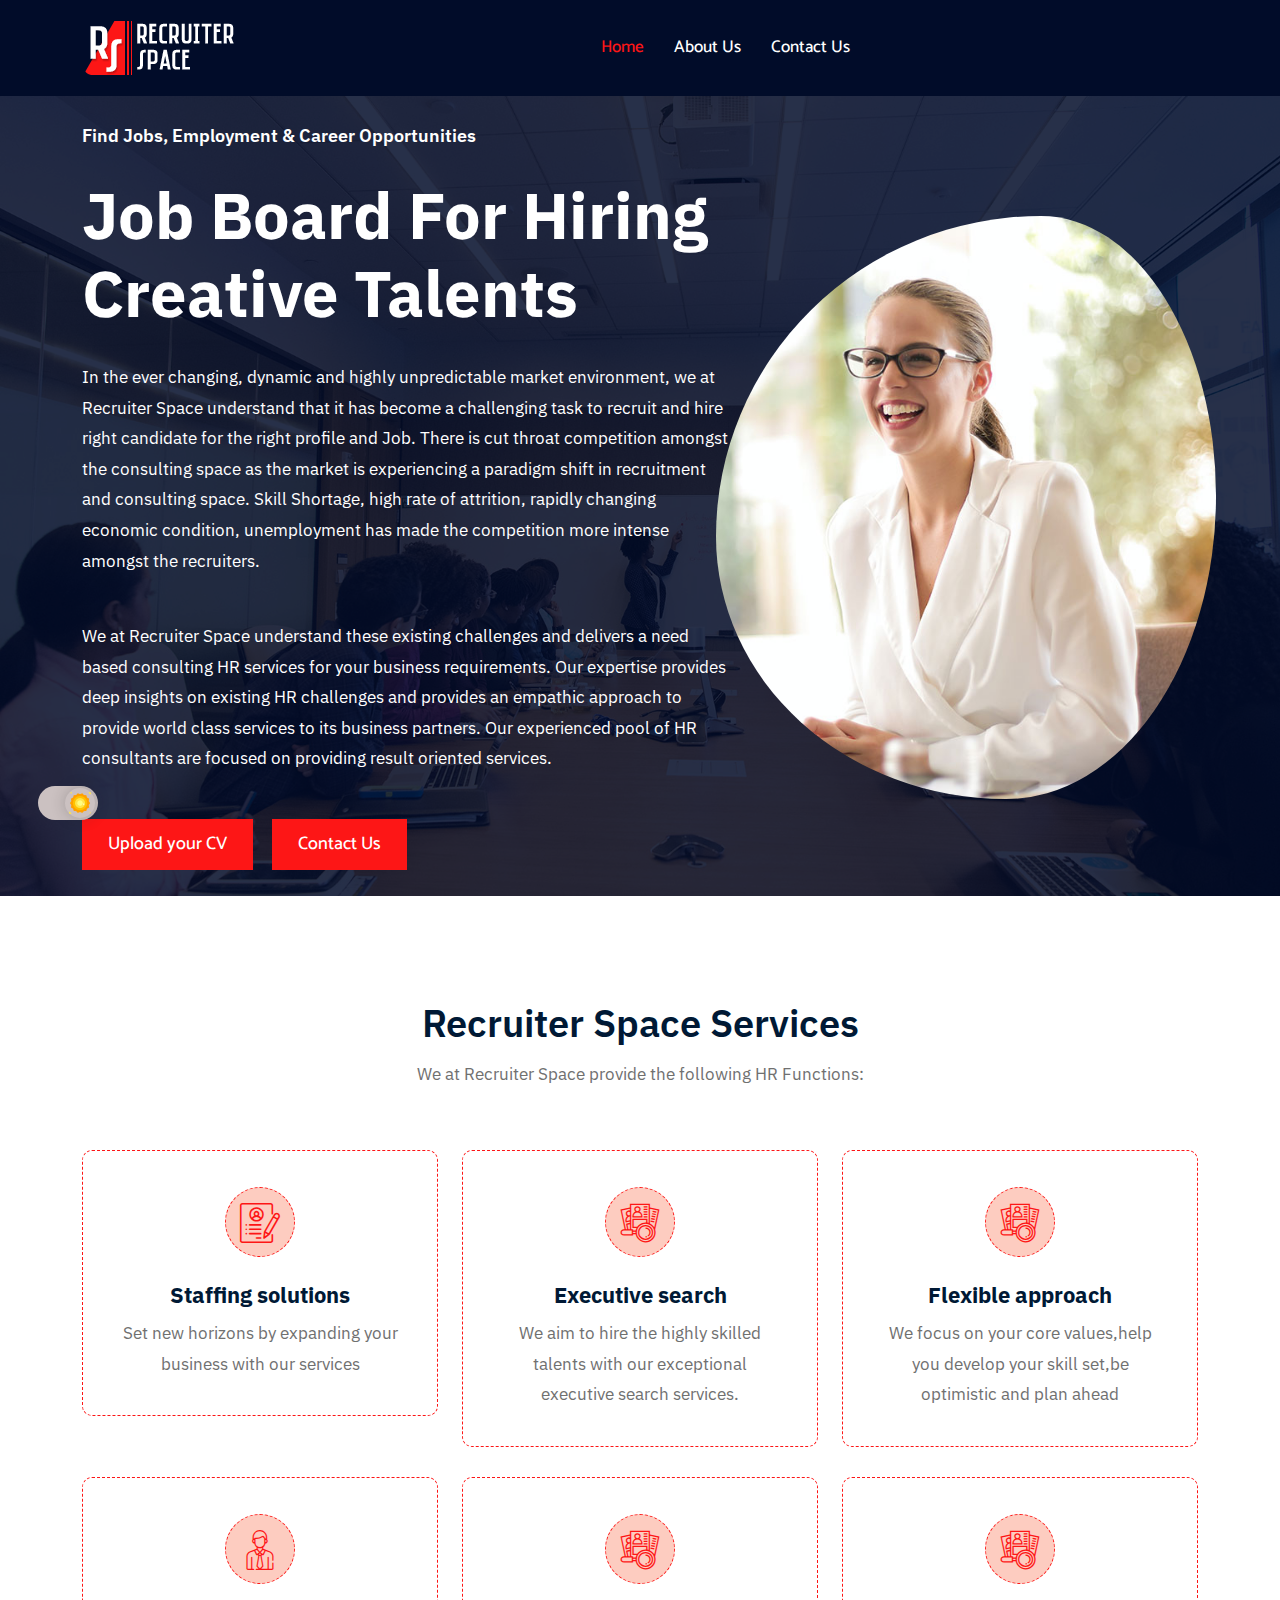
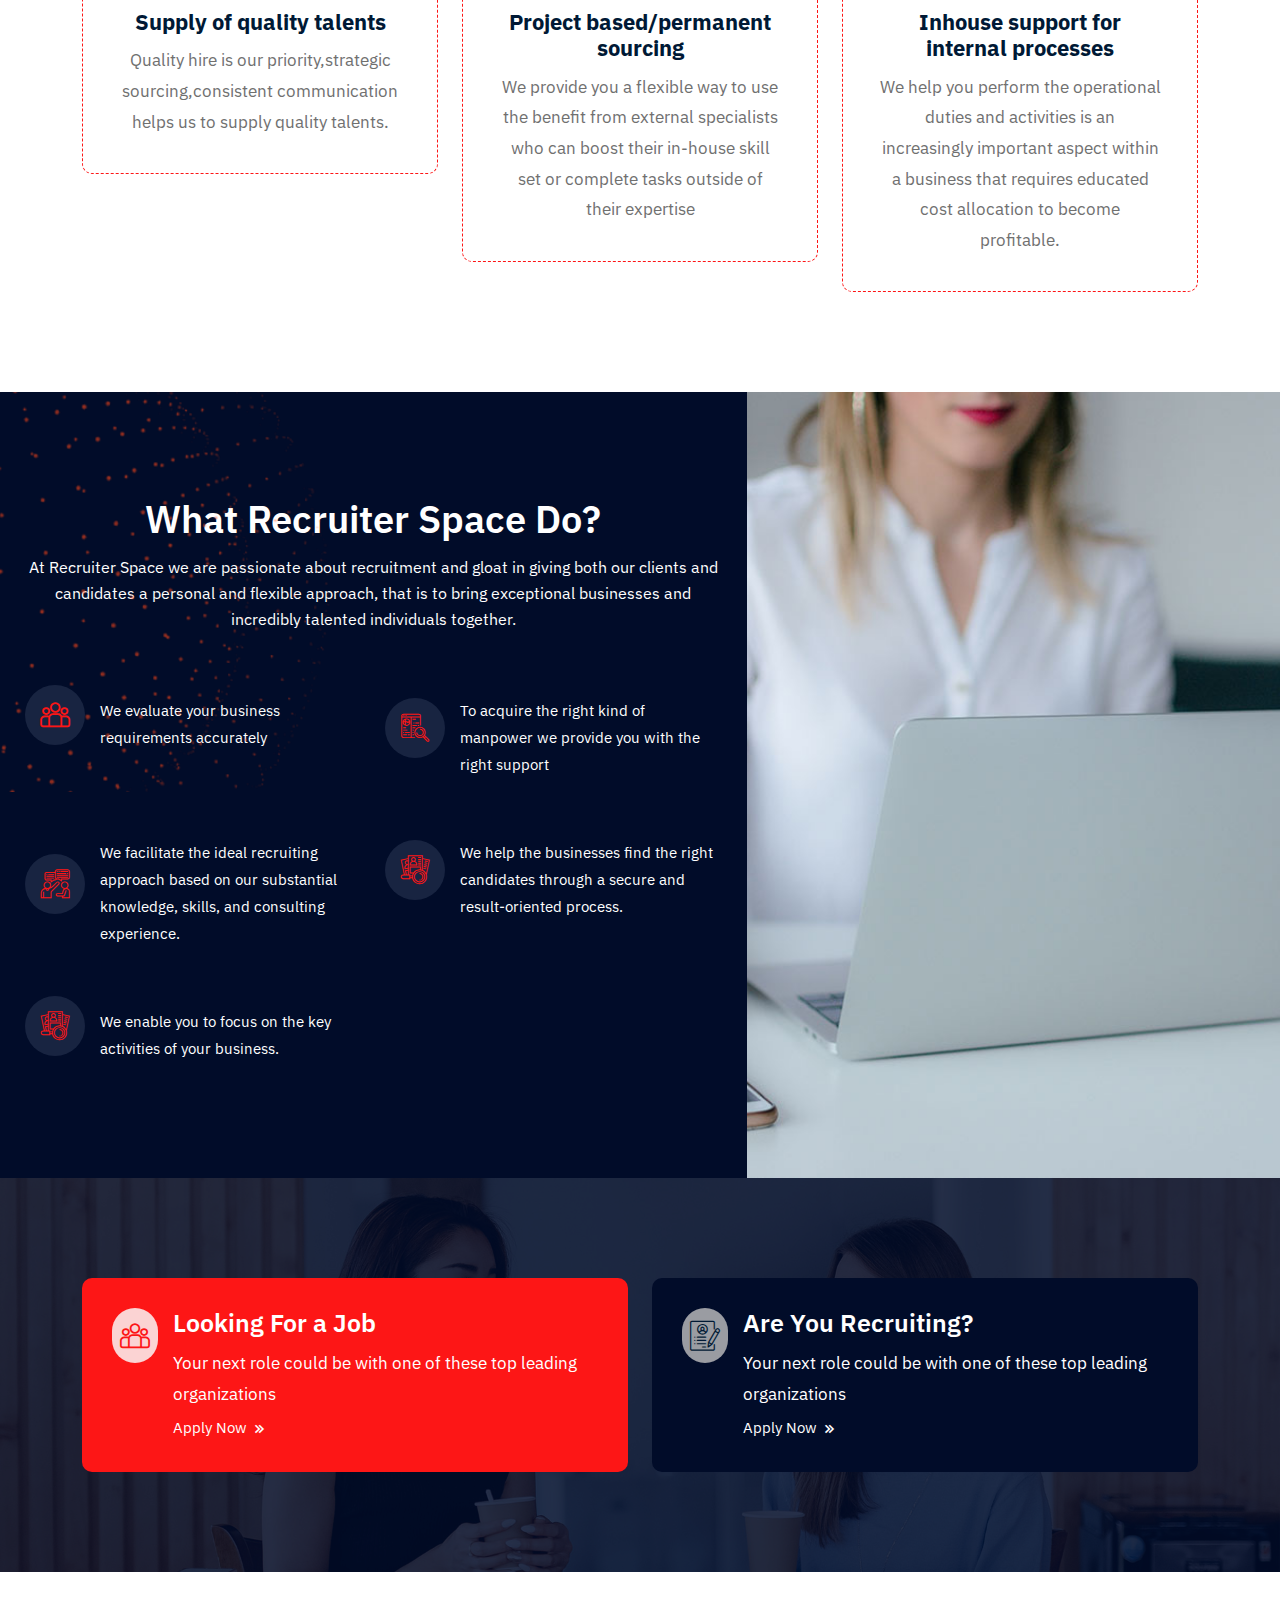
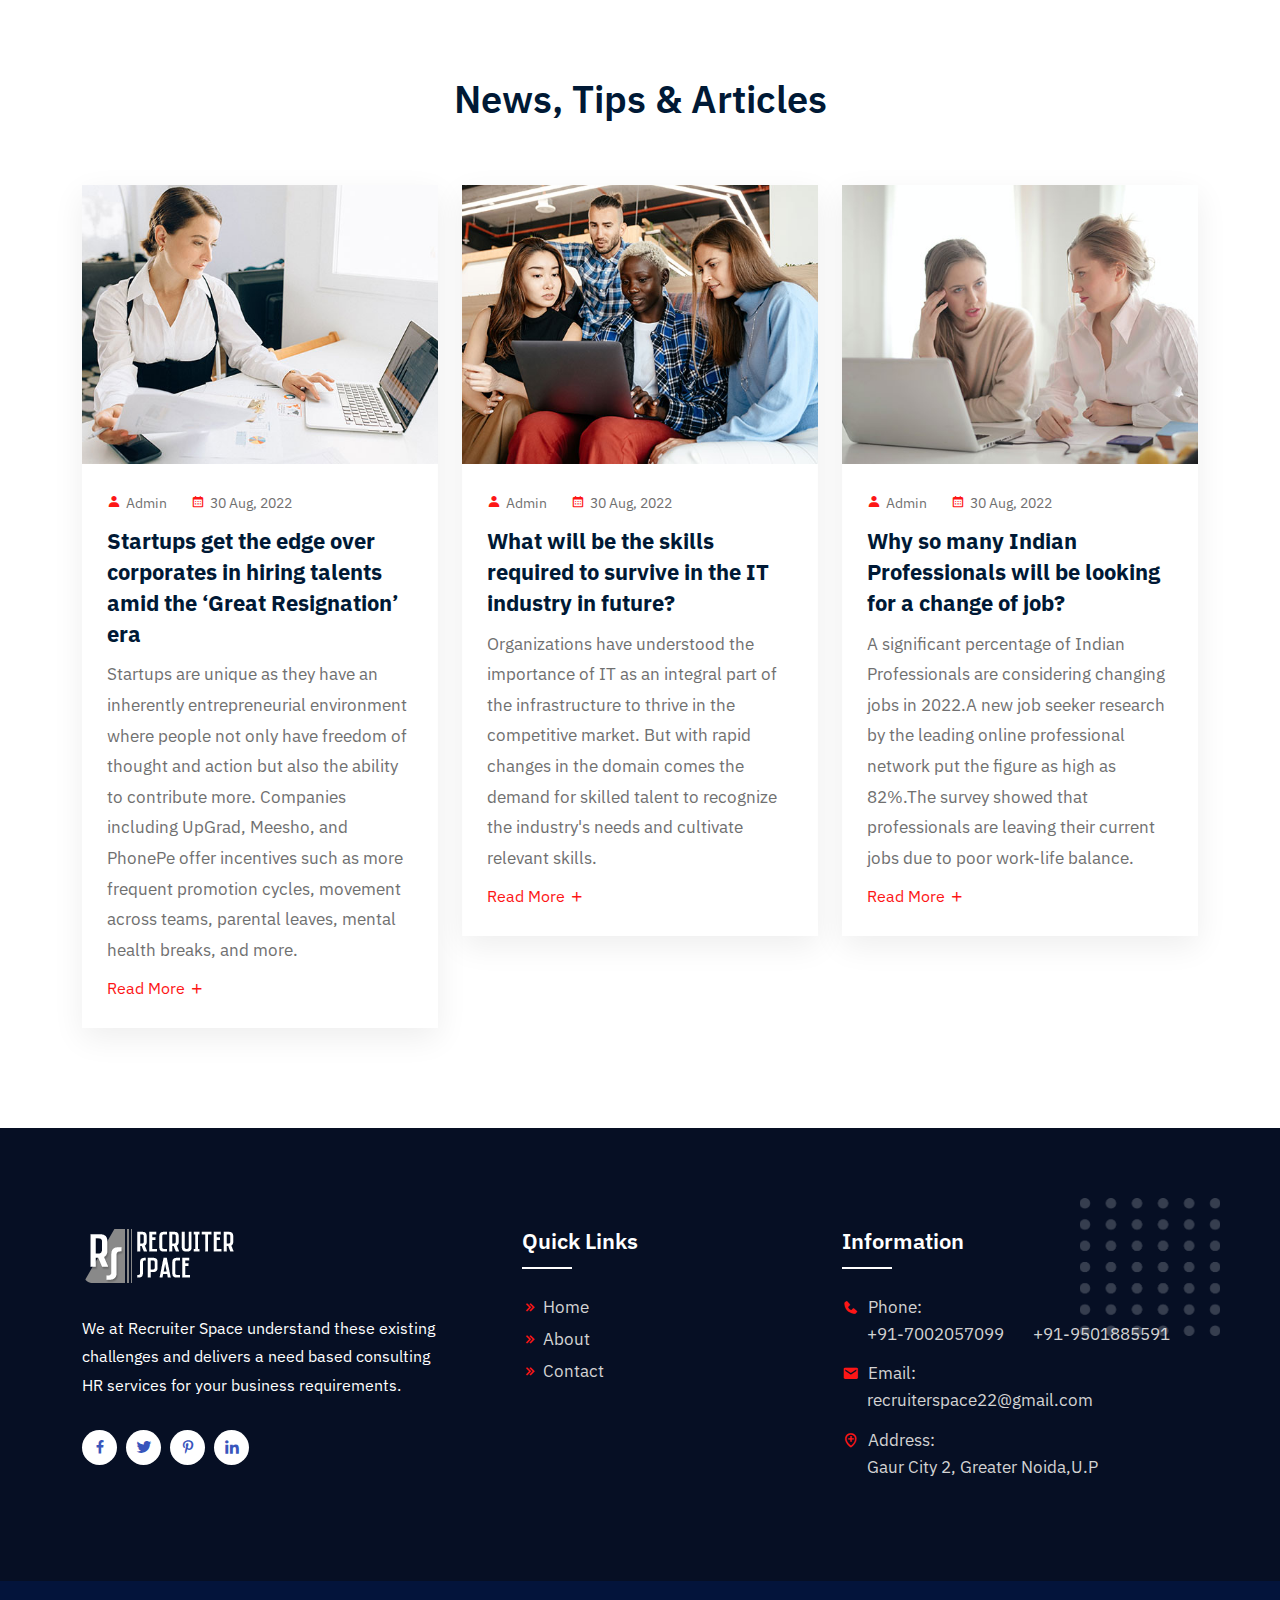
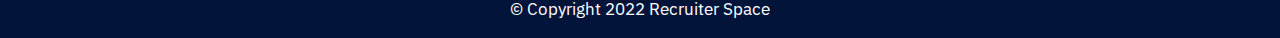
==== commit 26e64337: "update content final 2" ====
--- a/index.html
+++ b/index.html
@@ -159,7 +159,7 @@
         <!-- Banner Section End -->
 
         <!-- Find Section Start -->
-        <div class="find-section pb-100">
+        <div class="find-section pb-100" style="display: none;">
             <div class="container">
                 <form class="find-form">
                     <div class="row">
@@ -201,7 +201,7 @@
         <!-- Find Section End -->
 
         <!-- Why Choose Section Start -->
-        <section class="why-choose-two pb-70">
+        <section class="why-choose-two pt-100 pb-70">
             <div class="container">
                 <div class="section-title text-center">
                     <h2>Recruiter Space Services</h2>
